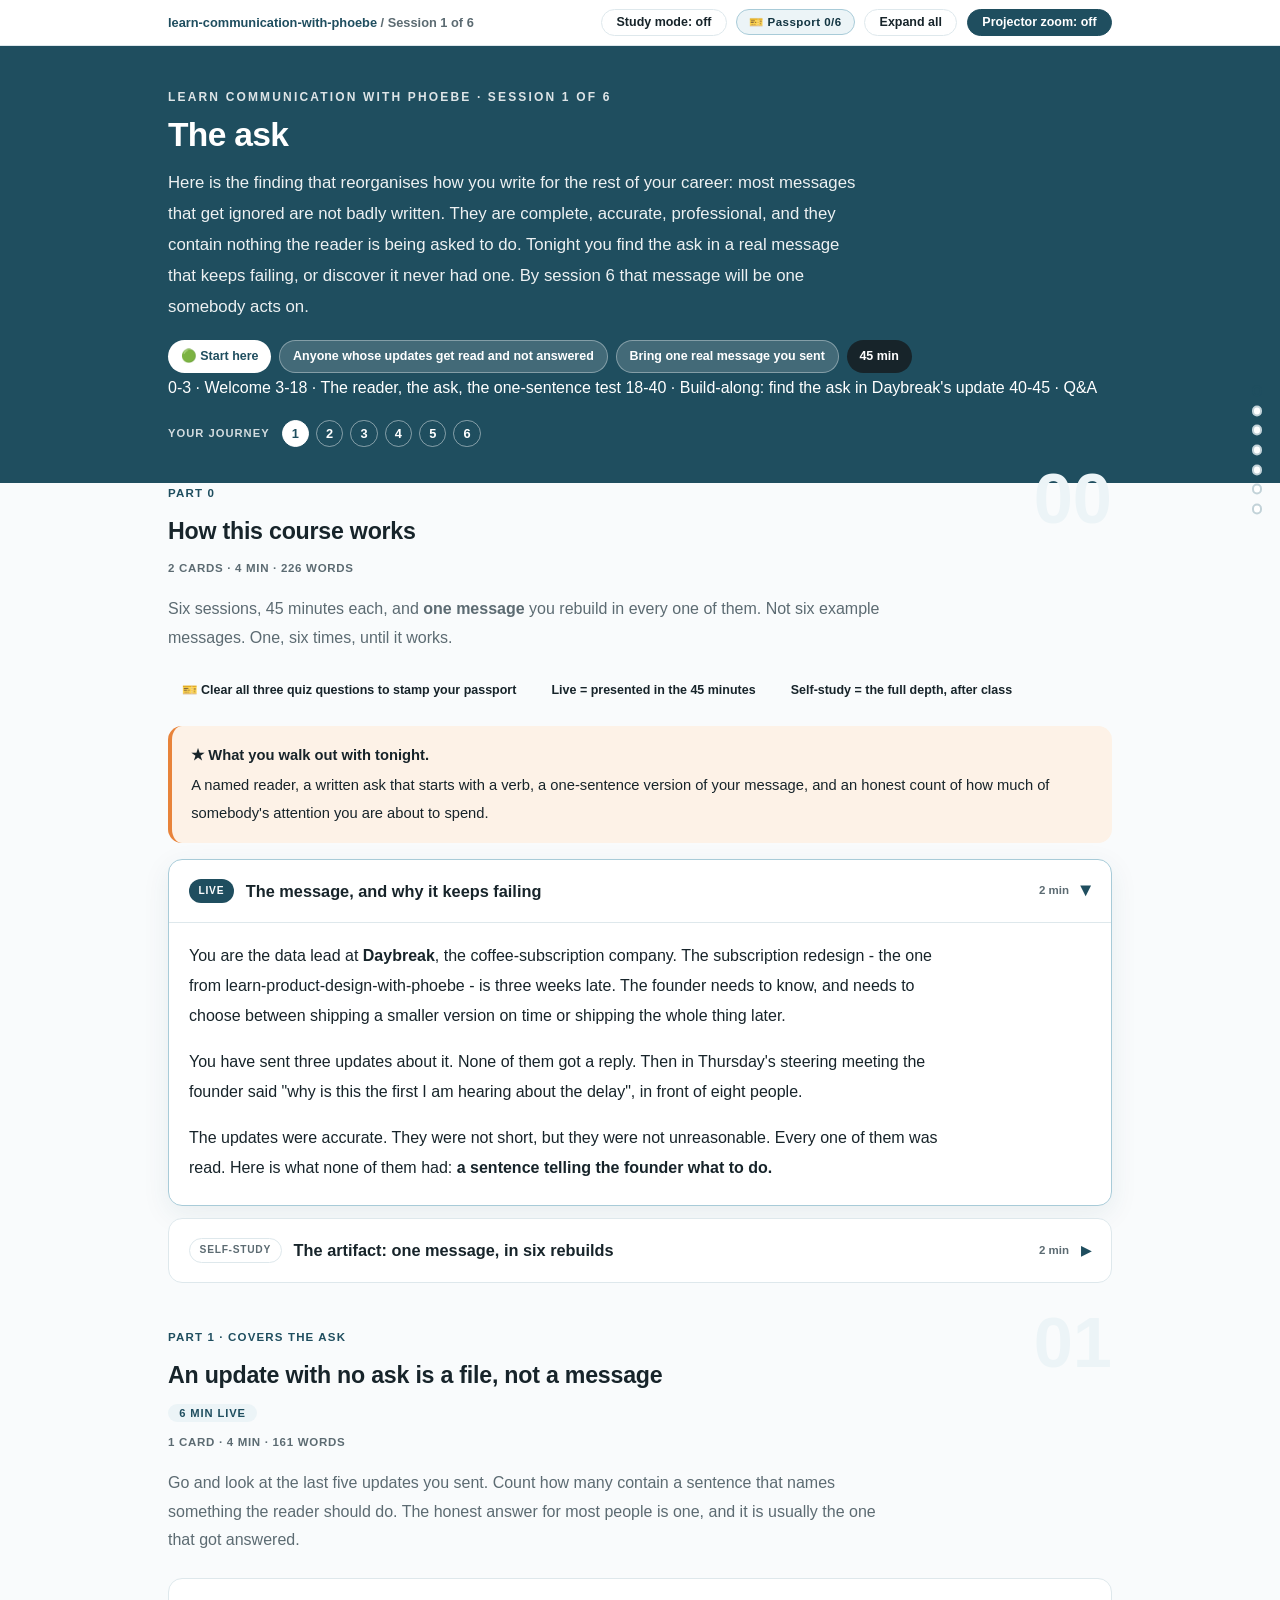
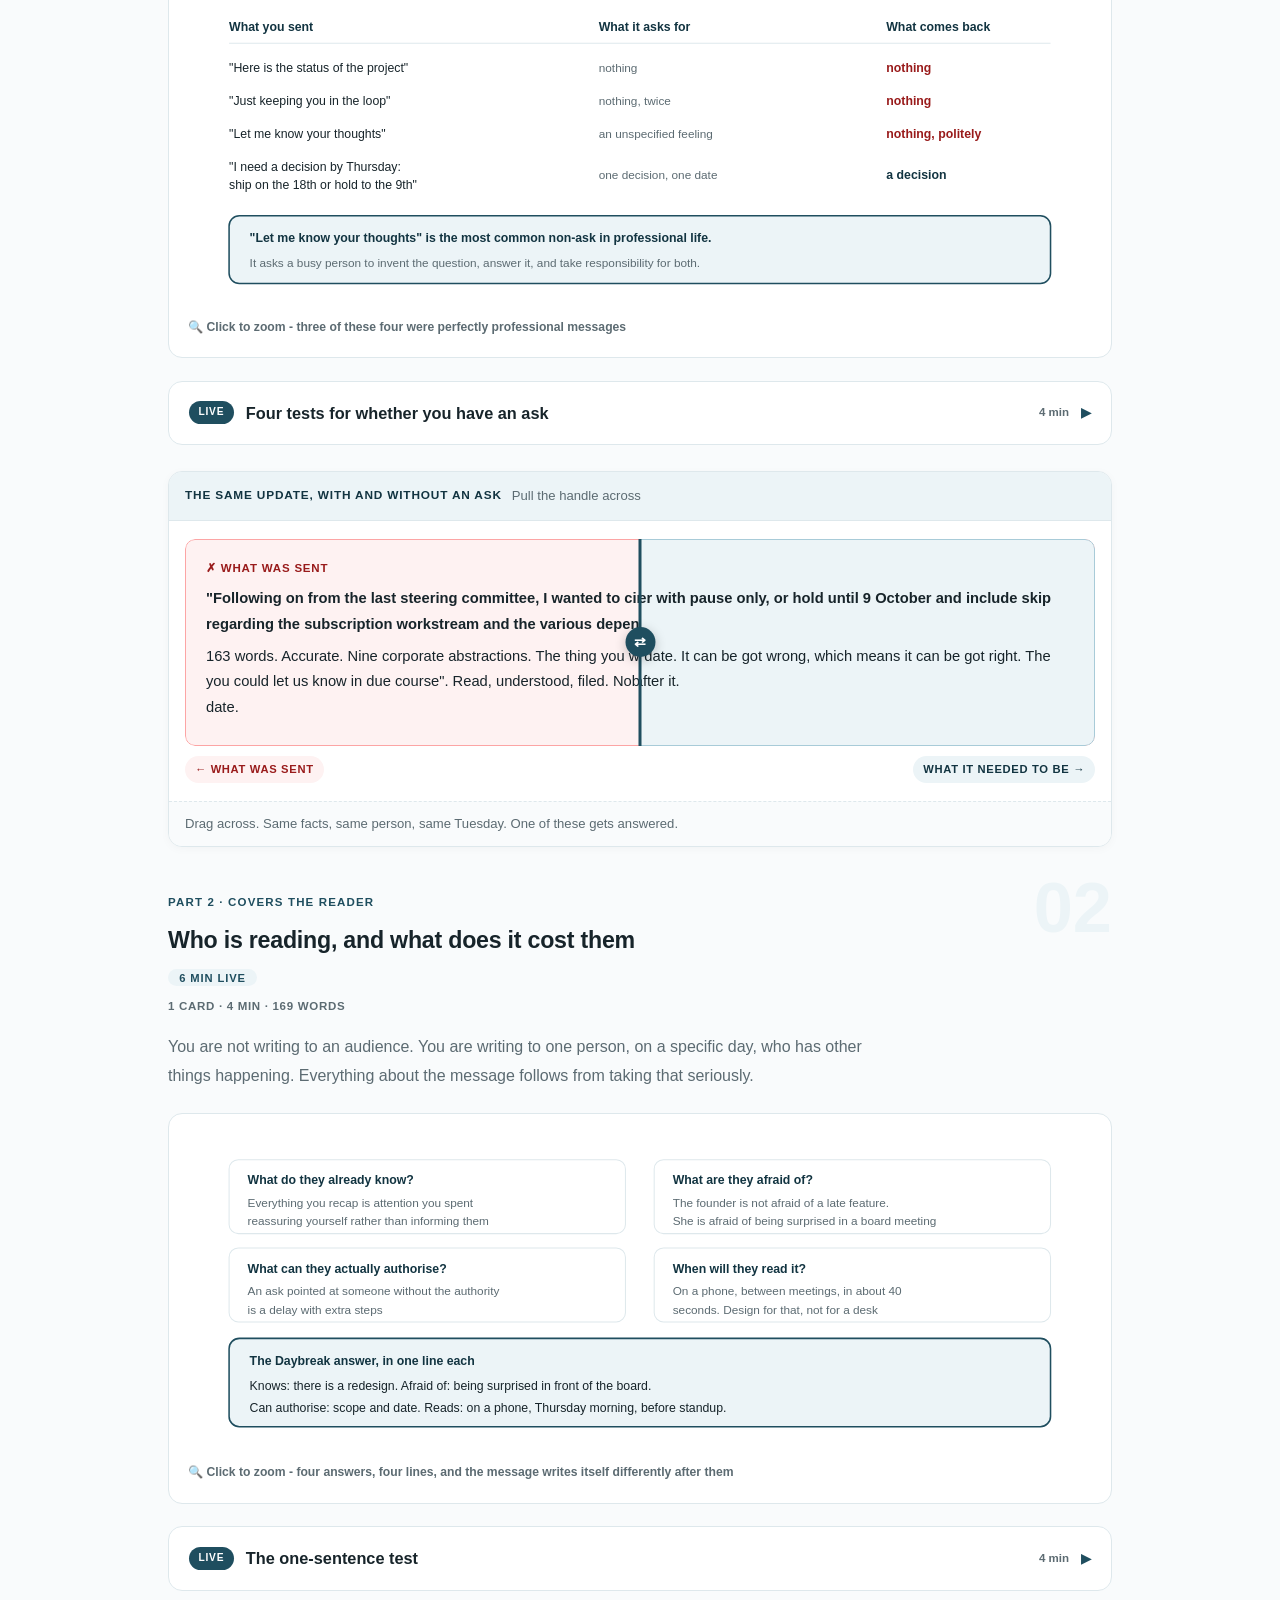
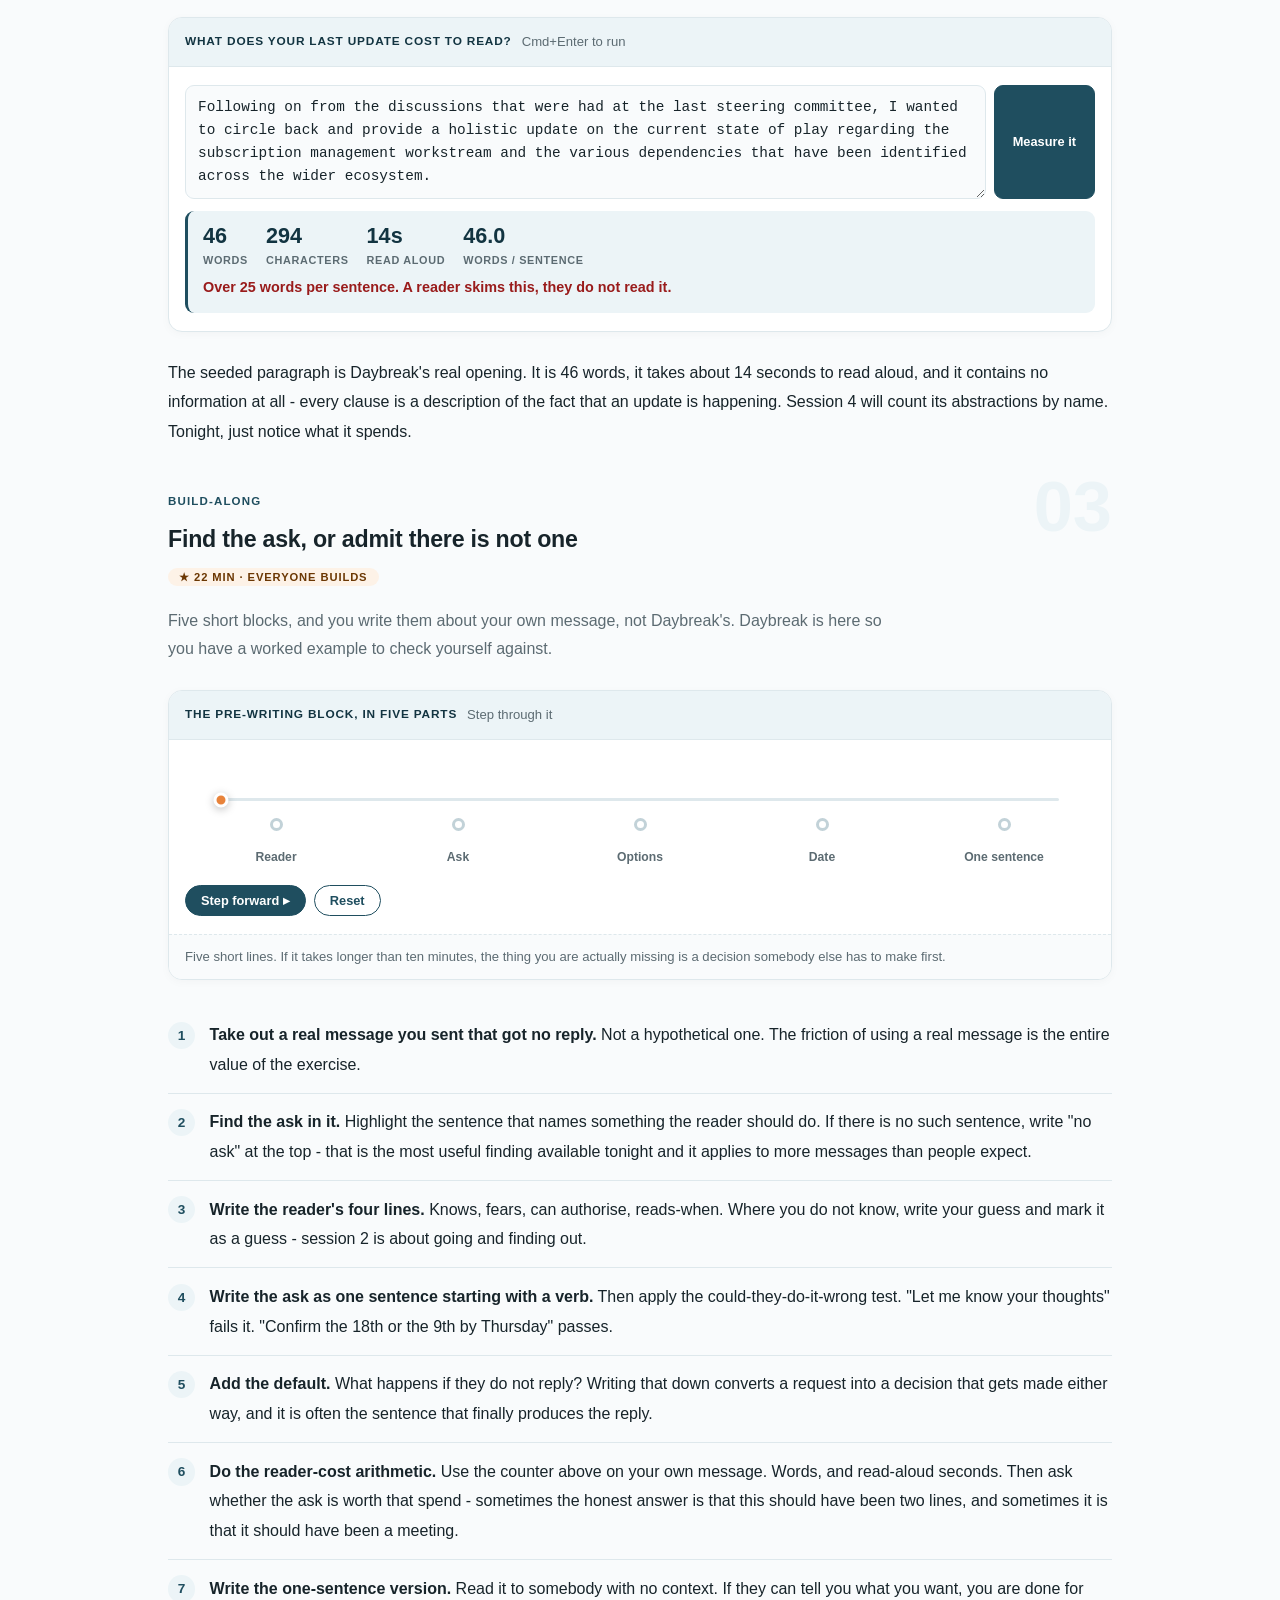
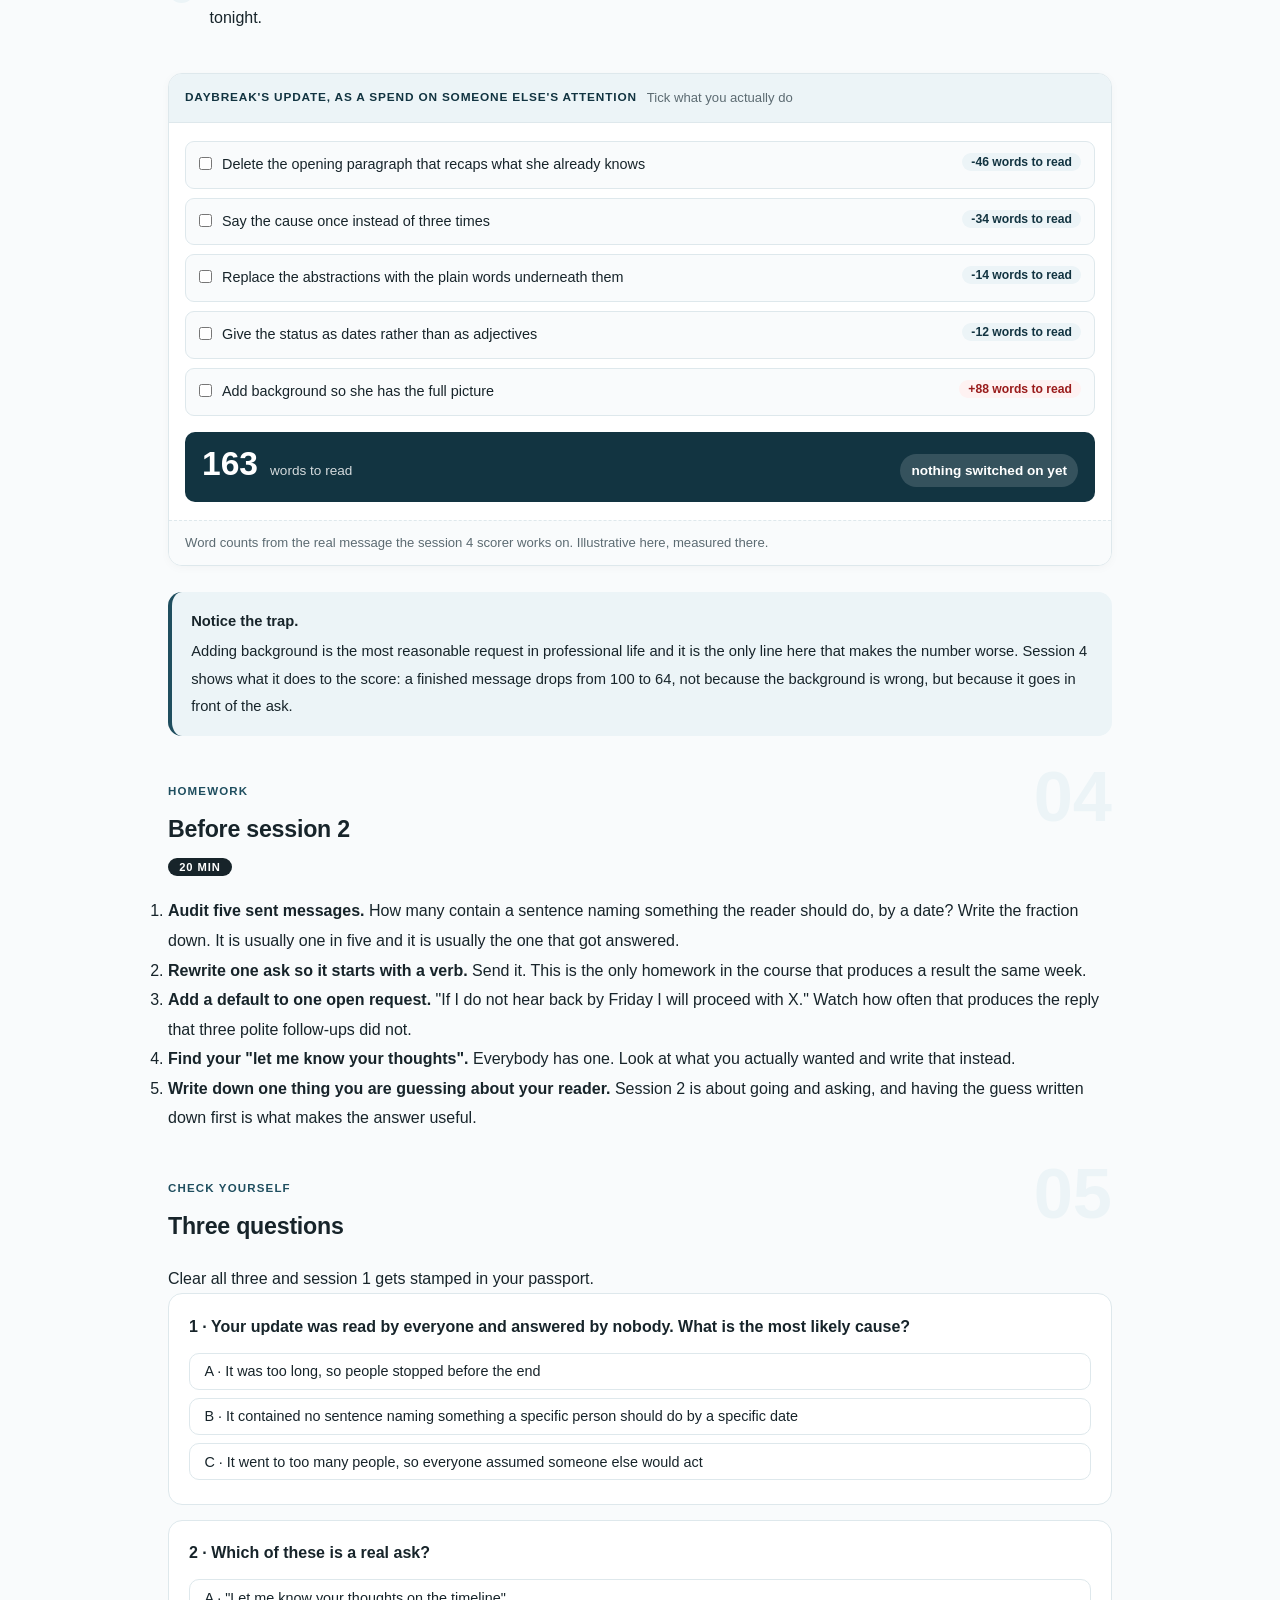
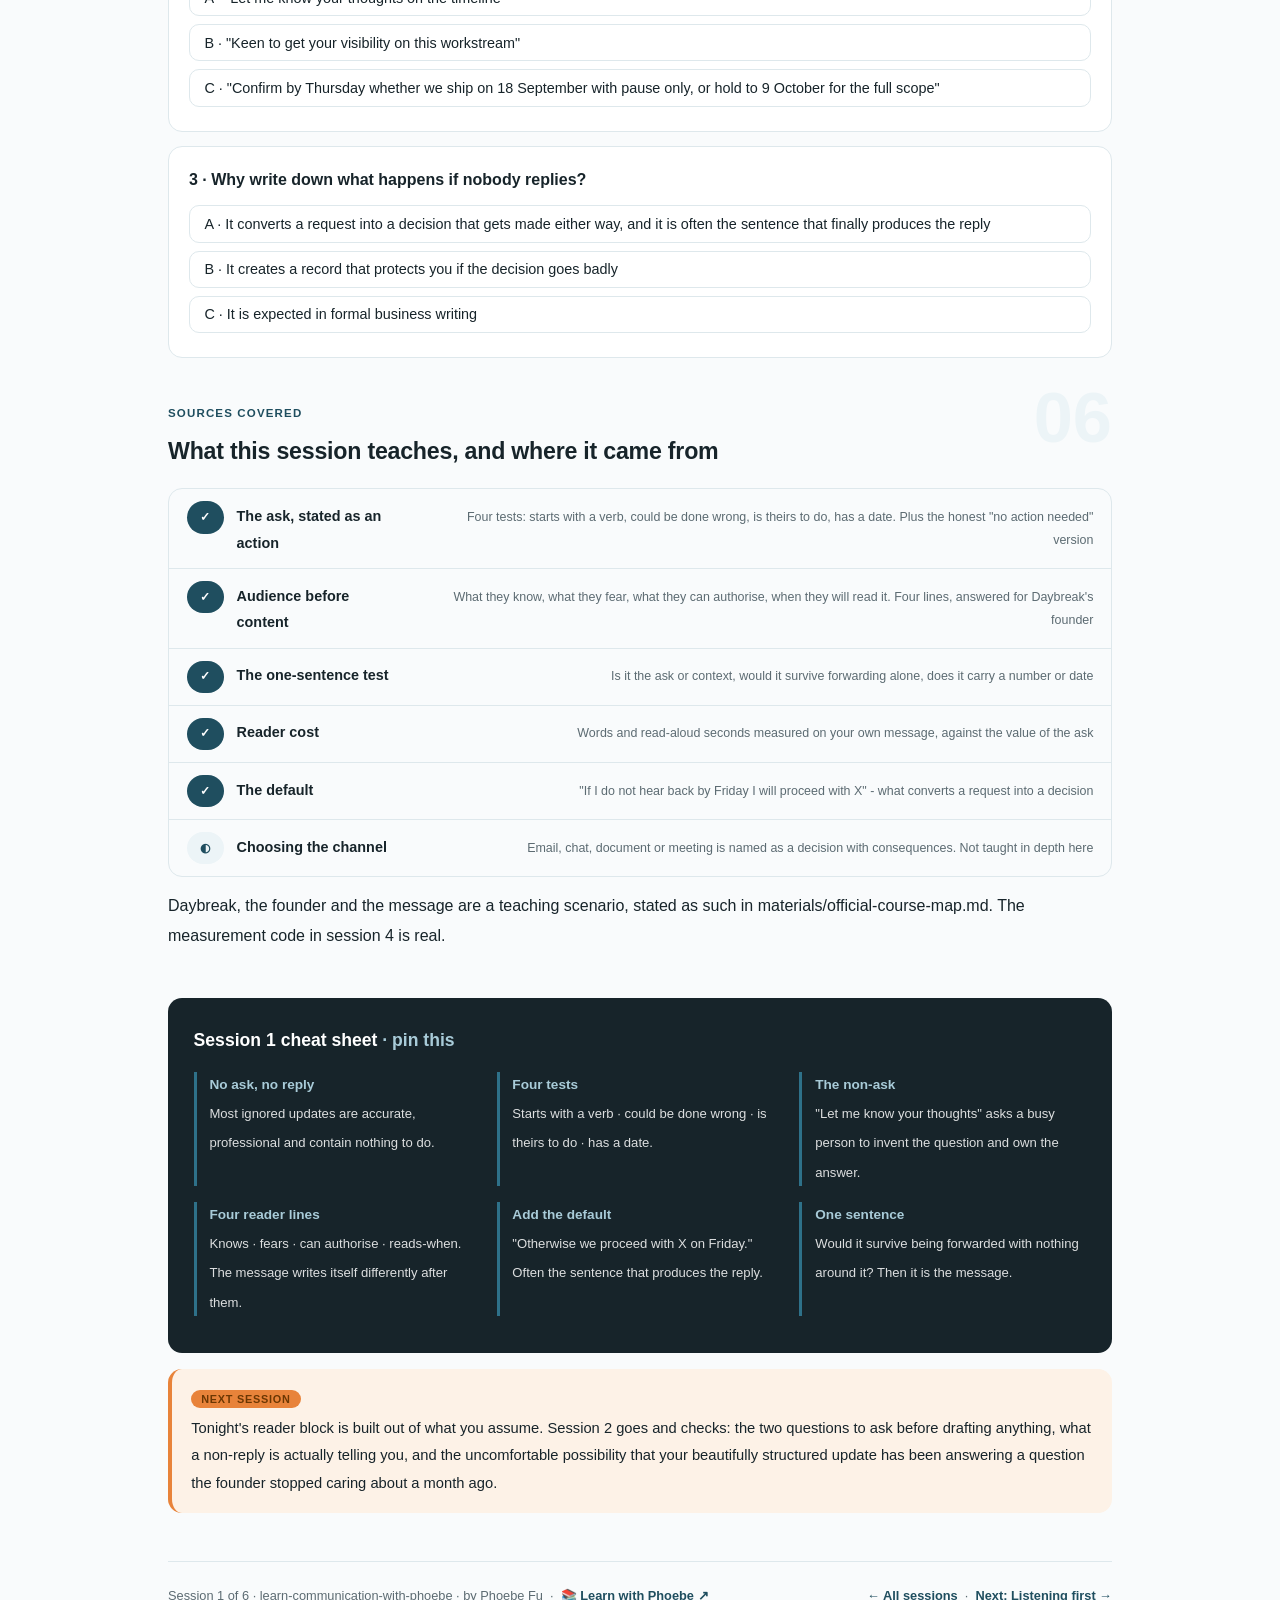
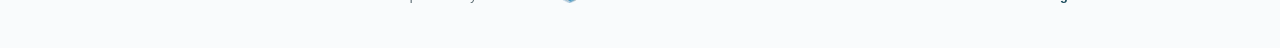
==== courses/01-the-ask.html @ 99e03c55 "learn-communication-with-phoebe: six sessions, one message rebuilt six times Section comm course 1 o" ====
<!DOCTYPE html>
<html lang="en">
<head>
<meta charset="UTF-8">
<meta name="viewport" content="width=device-width, initial-scale=1.0">
<!-- social:start -->
<meta name="description" content="Session 1 of 6. Who is reading it, what you want them to actually do, and the one-sentence test. Most updates that get no reply contain no ask at all, and their authors have never noticed.">
<meta property="og:type" content="article">
<meta property="og:site_name" content="Learn with Phoebe">
<meta property="og:title" content="The ask - learn communication with phoebe">
<meta property="og:description" content="Session 1 of 6. Most updates that get no reply contain no ask at all.">
<meta property="og:url" content="https://phoebefu6.github.io/learn-communication-with-phoebe/courses/01-the-ask.html">
<meta property="og:image" content="https://phoebefu6.github.io/learn-communication-with-phoebe/assets/og-cover.png">
<meta property="og:image:width" content="1200">
<meta property="og:image:height" content="630">
<meta name="twitter:card" content="summary_large_image">
<meta name="twitter:title" content="The ask - learn communication with phoebe">
<meta name="twitter:description" content="Session 1 of 6. The reader, the ask, and the one-sentence test.">
<meta name="twitter:image" content="https://phoebefu6.github.io/learn-communication-with-phoebe/assets/og-cover.png">
<!-- social:end -->
<title>Session 1 · The ask - learn communication with phoebe</title>
<link rel="stylesheet" href="../assets/style.css?v=2">
</head>
<body>

<div class="toolbar">
  <div class="wrap">
    <span class="crumb"><a href="../index.html">learn-communication-with-phoebe</a> / Session 1 of 6</span>
    <button class="btn" id="toggle-all" type="button">Expand all</button>
    <button class="btn primary" id="zoom-toggle" type="button">Projector zoom: off</button>
  </div>
</div>

<header class="masthead">
  <div class="wrap">
    <div class="eyebrow">Learn Communication with Phoebe · Session 1 of 6</div>
    <h1>The <span class="accent">ask</span></h1>
    <p class="sub">Here is the finding that reorganises how you write for the rest of your career: most messages that get ignored are not badly written. They are complete, accurate, professional, and they contain nothing the reader is being asked to do. Tonight you find the ask in a real message that keeps failing, or discover it never had one. By session 6 that message will be one somebody acts on.</p>
    <div class="chip-row">
      <span class="chip level">🟢 Start here</span>
      <span class="chip audience">Anyone whose updates get read and not answered</span>
      <span class="chip audience">Bring one real message you sent</span>
      <span class="chip time">45 min</span>
    </div>
    <div class="agenda">
      <span class="a1" style="flex:1">0-3 · Welcome</span>
      <span class="a2" style="flex:4">3-18 · The reader, the ask, the one-sentence test</span>
      <span class="a3" style="flex:5">18-40 · Build-along: find the ask in Daybreak's update</span>
      <span class="a4" style="flex:1">40-45 · Q&amp;A</span>
    </div>
  </div>
</header>

<main class="wrap">

  <!-- ============ INTRO ============ -->
  <section class="section" id="intro">
    <div class="section-kicker">
      <span class="klabel">Part 0</span>
      <h2>How this course works</h2>
    </div>
    <p class="lede">Six sessions, 45 minutes each, and <strong>one message</strong> you rebuild in every one of them. Not six example messages. One, six times, until it works.</p>

    <div class="legend">
      <span class="pill">🎫 Clear all three quiz questions to stamp your passport</span>
      <span class="pill">Live = presented in the 45 minutes</span>
      <span class="pill">Self-study = the full depth, after class</span>
    </div>

    <div class="callout win">
      <p><strong>★ What you walk out with tonight.</strong> A named reader, a written ask that starts with a verb, a one-sentence version of your message, and an honest count of how much of somebody's attention you are about to spend.</p>
    </div>

    <details class="card" open>
      <summary><span class="mode live">Live</span>The message, and why it keeps failing<span class="mini">2 min</span><span class="caret">▶</span></summary>
      <div class="body">
        <p>You are the data lead at <strong>Daybreak</strong>, the coffee-subscription company. The subscription redesign - the one from <span class="mono">learn-product-design-with-phoebe</span> - is three weeks late. The founder needs to know, and needs to choose between shipping a smaller version on time or shipping the whole thing later.</p>
        <p>You have sent three updates about it. None of them got a reply. Then in Thursday's steering meeting the founder said "why is this the first I am hearing about the delay", in front of eight people.</p>
        <p>The updates were accurate. They were not short, but they were not unreasonable. Every one of them was read. Here is what none of them had: <strong>a sentence telling the founder what to do.</strong></p>
      </div>
    </details>

    <details class="card">
      <summary><span class="mode self">Self-study</span>The artifact: one message, in six rebuilds<span class="mini">2 min</span><span class="caret">▶</span></summary>
      <div class="body">
        <table class="clean">
          <tr><th>Session</th><th>What the message gains</th></tr>
          <tr><td>1 · tonight</td><td>A named reader and an ask that starts with a verb</td></tr>
          <tr><td>2</td><td>What the reader actually needs, found by asking rather than assuming</td></tr>
          <tr><td>3</td><td>A skeleton, with the ask at the top of it</td></tr>
          <tr><td>4</td><td>The written version, measured: 5 out of 100 becomes 100</td></tr>
          <tr><td>5</td><td>The spoken version, and what has to be cut to survive a room</td></tr>
          <tr><td>6</td><td>The version where it is bad news and somebody pushes back</td></tr>
        </table>
        <p>If you only do three, do 1, 4 and 6. Session 1 is whether there is an ask, session 4 is whether it can be found, session 6 is whether you can say it when it is uncomfortable.</p>
      </div>
    </details>
  </section>

  <!-- ============ PART 1 ============ -->
  <section class="section" id="part-1">
    <div class="section-kicker">
      <span class="klabel">Part 1 · covers the ask</span>
      <h2>An update with no ask is a file, not a message</h2>
      <span class="tag concept">6 min live</span>
    </div>
    <p class="lede">Go and look at the last five updates you sent. Count how many contain a sentence that names something the reader should do. The honest answer for most people is one, and it is usually the one that got answered.</p>

    <figure class="zoomable">
      <svg viewBox="0 0 880 300" xmlns="http://www.w3.org/2000/svg" role="img" aria-label="Four kinds of message sorted by whether they contain an ask, showing which ones produce a reply">
        <style>
          .c1aH { font: 800 12px Inter, sans-serif; fill: #123441; }
          .c1aB { font: 400 12px Inter, sans-serif; fill: #17242A; }
          .c1aN { font: 400 11.5px Inter, sans-serif; fill: #5C6B72; }
          .c1aR { font: 700 12px Inter, sans-serif; fill: #991B1B; }
        </style>
        <text class="c1aH" x="40" y="32">What you sent</text>
        <text class="c1aH" x="400" y="32">What it asks for</text>
        <text class="c1aH" x="680" y="32">What comes back</text>
        <line x1="40" y1="44" x2="840" y2="44" stroke="#DEE8EC"/>

        <text class="c1aB" x="40" y="72">"Here is the status of the project"</text>
        <text class="c1aN" x="400" y="72">nothing</text>
        <text class="c1aR" x="680" y="72">nothing</text>

        <text class="c1aB" x="40" y="104">"Just keeping you in the loop"</text>
        <text class="c1aN" x="400" y="104">nothing, twice</text>
        <text class="c1aR" x="680" y="104">nothing</text>

        <text class="c1aB" x="40" y="136">"Let me know your thoughts"</text>
        <text class="c1aN" x="400" y="136">an unspecified feeling</text>
        <text class="c1aR" x="680" y="136">nothing, politely</text>

        <text class="c1aB" x="40" y="168">"I need a decision by Thursday:</text>
        <text class="c1aB" x="40" y="186">ship on the 18th or hold to the 9th"</text>
        <text class="c1aN" x="400" y="176">one decision, one date</text>
        <text class="c1aH" x="680" y="176">a decision</text>

        <rect x="40" y="212" width="800" height="66" rx="10" fill="#ECF4F7" stroke="#1F4E5F" stroke-width="1.5"/>
        <text class="c1aH" x="60" y="238">"Let me know your thoughts" is the most common non-ask in professional life.</text>
        <text class="c1aN" x="60" y="262">It asks a busy person to invent the question, answer it, and take responsibility for both.</text>
      </svg>
      <figcaption>🔍 Click to zoom - three of these four were perfectly professional messages</figcaption>
    </figure>

    <details class="card">
      <summary><span class="mode live">Live</span>Four tests for whether you have an ask<span class="mini">4 min</span><span class="caret">▶</span></summary>
      <div class="body">
        <ul>
          <li><strong>Does it start with a verb?</strong> Approve, decide between, confirm, send me, choose. "Thoughts" is not a verb, and neither is "visibility".</li>
          <li><strong>Could they do it wrong?</strong> A real ask can be done incorrectly. If there is no way to fail at it, it is not an instruction, it is a feeling.</li>
          <li><strong>Is it theirs to do?</strong> The most common failure after "no ask" is an ask pointed at someone who cannot authorise it. Two minutes on an org chart saves a fortnight.</li>
          <li><strong>Is there a date?</strong> An ask with no date is a request to be deprioritised, and it will be, correctly, by a reasonable person with other work.</li>
        </ul>
        <div class="callout tip">
          <p>If the honest answer is that you do not want anything - it is genuinely information they asked to receive - then say that in the first line: <strong>"No action needed, this is the monthly number."</strong> That is also an ask. It asks them to stop reading, which is a gift.</p>
        </div>
      </div>
    </details>

    <div class="wipe" data-title="The same update, with and without an ask" data-label-a="What was sent" data-label-b="What it needed to be" data-foot="Drag across. Same facts, same person, same Tuesday. One of these gets answered.">
      <div class="wipe-a">
        <p><strong>"Following on from the last steering committee, I wanted to circle back and provide a holistic update on the state of play regarding the subscription workstream and the various dependencies identified across the wider ecosystem..."</strong></p>
        <p>163 words. Accurate. Nine corporate abstractions. The thing you want is in the last sentence, phrased as "it would be appreciated if you could let us know in due course". Read, understood, filed. Nobody did anything, because nobody was asked to do anything by a date.</p>
      </div>
      <div class="wipe-b">
        <p><strong>"I need a decision from you by Thursday: ship on 18 September with pause only, or hold until 9 October and include skip and frequency."</strong></p>
        <p>24 words. Starts with a verb. Two options, both real, both costed. A date. It can be got wrong, which means it can be got right. The rest of the message exists to support that sentence, and it comes after it.</p>
      </div>
    </div>
  </section>

  <!-- ============ PART 2 ============ -->
  <section class="section" id="part-2">
    <div class="section-kicker">
      <span class="klabel">Part 2 · covers the reader</span>
      <h2>Who is reading, and what does it cost them</h2>
      <span class="tag concept">6 min live</span>
    </div>
    <p class="lede">You are not writing to an audience. You are writing to one person, on a specific day, who has other things happening. Everything about the message follows from taking that seriously.</p>

    <figure class="zoomable">
      <svg viewBox="0 0 880 310" xmlns="http://www.w3.org/2000/svg" role="img" aria-label="Four questions about the reader and the different message each answer produces">
        <style>
          .c1rH { font: 800 12px Inter, sans-serif; fill: #123441; }
          .c1rB { font: 400 12px Inter, sans-serif; fill: #17242A; }
          .c1rN { font: 400 11.5px Inter, sans-serif; fill: #5C6B72; }
        </style>
        <rect x="40" y="26" width="386" height="72" rx="9" fill="#fff" stroke="#DEE8EC"/>
        <text class="c1rH" x="58" y="50">What do they already know?</text>
        <text class="c1rN" x="58" y="72">Everything you recap is attention you spent</text>
        <text class="c1rN" x="58" y="90">reassuring yourself rather than informing them</text>

        <rect x="454" y="26" width="386" height="72" rx="9" fill="#fff" stroke="#DEE8EC"/>
        <text class="c1rH" x="472" y="50">What are they afraid of?</text>
        <text class="c1rN" x="472" y="72">The founder is not afraid of a late feature.</text>
        <text class="c1rN" x="472" y="90">She is afraid of being surprised in a board meeting</text>

        <rect x="40" y="112" width="386" height="72" rx="9" fill="#fff" stroke="#DEE8EC"/>
        <text class="c1rH" x="58" y="136">What can they actually authorise?</text>
        <text class="c1rN" x="58" y="158">An ask pointed at someone without the authority</text>
        <text class="c1rN" x="58" y="176">is a delay with extra steps</text>

        <rect x="454" y="112" width="386" height="72" rx="9" fill="#fff" stroke="#DEE8EC"/>
        <text class="c1rH" x="472" y="136">When will they read it?</text>
        <text class="c1rN" x="472" y="158">On a phone, between meetings, in about 40</text>
        <text class="c1rN" x="472" y="176">seconds. Design for that, not for a desk</text>

        <rect x="40" y="200" width="800" height="86" rx="10" fill="#ECF4F7" stroke="#1F4E5F" stroke-width="1.5"/>
        <text class="c1rH" x="60" y="226">The Daybreak answer, in one line each</text>
        <text class="c1rB" x="60" y="250">Knows: there is a redesign. Afraid of: being surprised in front of the board.</text>
        <text class="c1rB" x="60" y="272">Can authorise: scope and date. Reads: on a phone, Thursday morning, before standup.</text>
      </svg>
      <figcaption>🔍 Click to zoom - four answers, four lines, and the message writes itself differently after them</figcaption>
    </figure>

    <details class="card">
      <summary><span class="mode live">Live</span>The one-sentence test<span class="mini">4 min</span><span class="caret">▶</span></summary>
      <div class="body">
        <p>If they read one sentence and nothing else, what is it? Write that sentence. Then check three things about it:</p>
        <ul>
          <li><strong>Is it the ask, or is it context?</strong> If the sentence you wrote describes the situation rather than the decision, you have written a headline for a report, not a message.</li>
          <li><strong>Would it survive being forwarded with no other text?</strong> Messages get forwarded constantly, stripped of everything around them. A sentence that only makes sense in place is a sentence that will be misread by somebody two hops away.</li>
          <li><strong>Does it contain a number or a date?</strong> Not always necessary. Usually the difference between a sentence somebody can act on and one they have to reply to in order to act on.</li>
        </ul>
        <div class="callout example">
          <span class="ex-pill">Worked, for Daybreak</span>
          <p>Report headline: <em>"Update on the subscription redesign timeline."</em> Nothing to do.<br>
          Message: <em>"I need a decision by Thursday: ship 18 September with pause only, or hold to 9 October for the full scope."</em> Survives forwarding, contains two dates, can be answered in four words.</p>
        </div>
      </div>
    </details>

    <div class="tryrow" data-fn="wordcount" data-multiline="1" data-title="What does your last update cost to read?" data-hint="Paste the last status update or request you sent" data-seed="Following on from the discussions that were had at the last steering committee, I wanted to circle back and provide a holistic update on the current state of play regarding the subscription management workstream and the various dependencies that have been identified across the wider ecosystem." data-cta="Measure it"></div>

    <p>The seeded paragraph is Daybreak's real opening. It is 46 words, it takes about 14 seconds to read aloud, and it contains no information at all - every clause is a description of the fact that an update is happening. Session 4 will count its abstractions by name. Tonight, just notice what it spends.</p>
  </section>

  <!-- ============ DEMO ============ -->
  <section class="section" id="demo-1">
    <div class="section-kicker">
      <span class="klabel">Build-along</span>
      <h2>Find the ask, or admit there is not one</h2>
      <span class="tag demo">★ 22 min · everyone builds</span>
    </div>
    <p class="lede">Five short blocks, and you write them about your own message, not Daybreak's. Daybreak is here so you have a worked example to check yourself against.</p>

    <div class="tick" data-stages="Reader|Ask|Options|Date|One sentence" data-title="The pre-writing block, in five parts" data-foot="Five short lines. If it takes longer than ten minutes, the thing you are actually missing is a decision somebody else has to make first.">
      <p class="tick-note" data-stage="0"><b>Reader.</b> One person, named. What they know, what they fear, what they can authorise, and when they will read it. Four lines, one each.</p>
      <p class="tick-note" data-stage="1"><b>Ask.</b> One sentence starting with a verb. Test it: could they do it wrong? If not, it is not an ask yet.</p>
      <p class="tick-note" data-stage="2"><b>Options.</b> If it is a decision, give exactly two or three, each real and each costed. One option is an announcement. Five is homework.</p>
      <p class="tick-note" data-stage="3"><b>Date.</b> When you need it, and what happens if it does not come. "By Thursday, otherwise we default to shipping the smaller version" is a complete ask, and the second half is the part people leave out.</p>
      <p class="tick-note" data-stage="4"><b>One sentence.</b> The version that survives being forwarded alone. Write it last, because now you can.</p>
    </div>

    <div class="steps">
      <div class="step"><p><strong>Take out a real message you sent that got no reply.</strong> Not a hypothetical one. The friction of using a real message is the entire value of the exercise.</p></div>
      <div class="step"><p><strong>Find the ask in it.</strong> Highlight the sentence that names something the reader should do. If there is no such sentence, write "no ask" at the top - that is the most useful finding available tonight and it applies to more messages than people expect.</p></div>
      <div class="step"><p><strong>Write the reader's four lines.</strong> Knows, fears, can authorise, reads-when. Where you do not know, write your guess and mark it as a guess - session 2 is about going and finding out.</p></div>
      <div class="step"><p><strong>Write the ask as one sentence starting with a verb.</strong> Then apply the could-they-do-it-wrong test. "Let me know your thoughts" fails it. "Confirm the 18th or the 9th by Thursday" passes.</p></div>
      <div class="step"><p><strong>Add the default.</strong> What happens if they do not reply? Writing that down converts a request into a decision that gets made either way, and it is often the sentence that finally produces the reply.</p></div>
      <div class="step"><p><strong>Do the reader-cost arithmetic.</strong> Use the counter above on your own message. Words, and read-aloud seconds. Then ask whether the ask is worth that spend - sometimes the honest answer is that this should have been two lines, and sometimes it is that it should have been a meeting.</p></div>
      <div class="step"><p><strong>Write the one-sentence version.</strong> Read it to somebody with no context. If they can tell you what you want, you are done for tonight.</p></div>
    </div>

    <div class="stakes" data-base="163" data-unit="words to read" data-lower-is-better="1" data-title="Daybreak's update, as a spend on someone else's attention" data-foot="Word counts from the real message the session 4 scorer works on. Illustrative here, measured there.">
      <label><input type="checkbox" data-delta="-46"> Delete the opening paragraph that recaps what she already knows</label>
      <label><input type="checkbox" data-delta="-34"> Say the cause once instead of three times</label>
      <label><input type="checkbox" data-delta="-14"> Replace the abstractions with the plain words underneath them</label>
      <label><input type="checkbox" data-delta="-12"> Give the status as dates rather than as adjectives</label>
      <label><input type="checkbox" data-delta="88" data-trap="1"> Add background so she has the full picture</label>
    </div>

    <div class="callout tip">
      <p><strong>Notice the trap.</strong> Adding background is the most reasonable request in professional life and it is the only line here that makes the number worse. Session 4 shows what it does to the score: a finished message drops from 100 to 64, not because the background is wrong, but because it goes in front of the ask.</p>
    </div>
  </section>

  <!-- ============ HOMEWORK ============ -->
  <section class="section" id="exercise">
    <div class="section-kicker">
      <span class="klabel">Homework</span>
      <h2>Before session 2</h2>
      <span class="tag exercise">20 min</span>
    </div>
    <ol>
      <li><strong>Audit five sent messages.</strong> How many contain a sentence naming something the reader should do, by a date? Write the fraction down. It is usually one in five and it is usually the one that got answered.</li>
      <li><strong>Rewrite one ask so it starts with a verb.</strong> Send it. This is the only homework in the course that produces a result the same week.</li>
      <li><strong>Add a default to one open request.</strong> "If I do not hear back by Friday I will proceed with X." Watch how often that produces the reply that three polite follow-ups did not.</li>
      <li><strong>Find your "let me know your thoughts".</strong> Everybody has one. Look at what you actually wanted and write that instead.</li>
      <li><strong>Write down one thing you are guessing about your reader.</strong> Session 2 is about going and asking, and having the guess written down first is what makes the answer useful.</li>
    </ol>
  </section>

  <!-- ============ QUIZ ============ -->
  <section class="section" id="quiz">
    <div class="section-kicker">
      <span class="klabel">Check yourself</span>
      <h2>Three questions</h2>
    </div>
    <p>Clear all three and session 1 gets stamped in your passport.</p>

    <div class="quiz-q" data-answer="1">
      <p class="qtext">1 · Your update was read by everyone and answered by nobody. What is the most likely cause?</p>
      <button class="qopt" type="button">A · It was too long, so people stopped before the end</button>
      <button class="qopt" type="button">B · It contained no sentence naming something a specific person should do by a specific date</button>
      <button class="qopt" type="button">C · It went to too many people, so everyone assumed someone else would act</button>
      <p class="qwhy">Length and distribution are real problems and they are downstream of this one. A message with a clear ask survives being long and survives a wide distribution list. A message with no ask cannot be answered, because there is no question in it - only information, which people file.</p>
    </div>

    <div class="quiz-q" data-answer="2">
      <p class="qtext">2 · Which of these is a real ask?</p>
      <button class="qopt" type="button">A · "Let me know your thoughts on the timeline"</button>
      <button class="qopt" type="button">B · "Keen to get your visibility on this workstream"</button>
      <button class="qopt" type="button">C · "Confirm by Thursday whether we ship on 18 September with pause only, or hold to 9 October for the full scope"</button>
      <p class="qwhy">Apply the tests: starts with a verb, could be done wrong, is theirs to do, has a date. A and B fail all four - they ask a busy person to invent the question, answer it, and own both. C can be answered in four words, which is why it will be.</p>
    </div>

    <div class="quiz-q" data-answer="0">
      <p class="qtext">3 · Why write down what happens if nobody replies?</p>
      <button class="qopt" type="button">A · It converts a request into a decision that gets made either way, and it is often the sentence that finally produces the reply</button>
      <button class="qopt" type="button">B · It creates a record that protects you if the decision goes badly</button>
      <button class="qopt" type="button">C · It is expected in formal business writing</button>
      <p class="qwhy">A default removes the option of doing nothing quietly. It also does something for the reader: it tells them the cost of not answering, which lets them make a real choice rather than deferring one. The record is a side effect, not the reason.</p>
    </div>

    <p class="quiz-score"></p>
  </section>

  <!-- ============ OFFICIAL COVERAGE ============ -->
  <section class="section" id="official">
    <div class="section-kicker">
      <span class="klabel">Sources covered</span>
      <h2>What this session teaches, and where it came from</h2>
    </div>
    <div class="covered">
      <div class="covered-row"><span class="status pill solid">✓</span><span class="name">The ask, stated as an action</span><span class="note">Four tests: starts with a verb, could be done wrong, is theirs to do, has a date. Plus the honest "no action needed" version</span></div>
      <div class="covered-row"><span class="status pill solid">✓</span><span class="name">Audience before content</span><span class="note">What they know, what they fear, what they can authorise, when they will read it. Four lines, answered for Daybreak's founder</span></div>
      <div class="covered-row"><span class="status pill solid">✓</span><span class="name">The one-sentence test</span><span class="note">Is it the ask or context, would it survive forwarding alone, does it carry a number or date</span></div>
      <div class="covered-row"><span class="status pill solid">✓</span><span class="name">Reader cost</span><span class="note">Words and read-aloud seconds measured on your own message, against the value of the ask</span></div>
      <div class="covered-row"><span class="status pill solid">✓</span><span class="name">The default</span><span class="note">"If I do not hear back by Friday I will proceed with X" - what converts a request into a decision</span></div>
      <div class="covered-row"><span class="status pill light">◐</span><span class="name">Choosing the channel</span><span class="note">Email, chat, document or meeting is named as a decision with consequences. Not taught in depth here</span></div>
    </div>
    <p class="mono" style="margin-top:14px">Daybreak, the founder and the message are a teaching scenario, stated as such in <span class="mono">materials/official-course-map.md</span>. The measurement code in session 4 is real.</p>
  </section>

  <!-- ============ CHEAT SHEET ============ -->
  <section class="cheat" id="cheatsheet">
    <h3>Session 1 cheat sheet <span>· pin this</span></h3>
    <div class="grid-2">
      <div class="cheat-item"><b>No ask, no reply</b><span>Most ignored updates are accurate, professional and contain nothing to do.</span></div>
      <div class="cheat-item"><b>Four tests</b><span>Starts with a verb · could be done wrong · is theirs to do · has a date.</span></div>
      <div class="cheat-item"><b>The non-ask</b><span>"Let me know your thoughts" asks a busy person to invent the question and own the answer.</span></div>
      <div class="cheat-item"><b>Four reader lines</b><span>Knows · fears · can authorise · reads-when. The message writes itself differently after them.</span></div>
      <div class="cheat-item"><b>Add the default</b><span>"Otherwise we proceed with X on Friday." Often the sentence that produces the reply.</span></div>
      <div class="cheat-item"><b>One sentence</b><span>Would it survive being forwarded with nothing around it? Then it is the message.</span></div>
    </div>
  </section>

  <div class="callout next">
    <span class="nx-pill">Next session</span>
    <p>Tonight's reader block is built out of what you assume. Session 2 goes and checks: the two questions to ask before drafting anything, what a non-reply is actually telling you, and the uncomfortable possibility that your beautifully structured update has been answering a question the founder stopped caring about a month ago.</p>
  </div>

  <footer class="pagefoot">
    <span>Session 1 of 6 · learn-communication-with-phoebe · by Phoebe Fu &nbsp;·&nbsp; 📚 <a href="https://phoebefu6.github.io/learn-with-phoebe/">Learn with Phoebe ↗</a></span>
    <span><a href="../index.html">← All sessions</a> &nbsp;·&nbsp; <a href="02-listening-first.html">Next: Listening first →</a></span>
  </footer>

</main>

<script src="../assets/app.js?v=2"></script>
</body>
</html>
---- assets/style.css ----
/* learn-communication-with-phoebe - editorial bold design system
   Accent: deep petrol #1F4E5F · Ink petrol #123441 · Flagship: signal orange #E8833A
   (CSS var names still read --indigo/--amber; they hold petrol and orange.) */

:root {
  --indigo: #1F4E5F;
  --indigo-deep: #123441;
  --indigo-mid: #2E7189;
  --indigo-soft: #A8CBD8;
  --indigo-50: #ECF4F7;
  --ink: #17242A;
  --muted: #5C6B72;
  --faint: #C2D2D8;
  --hairline: #DEE8EC;
  --amber: #E8833A;
  --amber-ink: #6B3703;
  --amber-50: #FDF2E7;
  --paper: #F9FBFC;
  --code-bg: #10222A;
  --code-ink: #DCE9EE;
  --radius: 14px;
}

* { margin: 0; padding: 0; box-sizing: border-box; }

html { font-size: 16px; scroll-behavior: smooth; }
html.zoom-125 { font-size: 20px; }
html.zoom-150 { font-size: 24px; }

body {
  font-family: "Inter", -apple-system, BlinkMacSystemFont, "Segoe UI", Roboto, sans-serif;
  background: var(--paper);
  color: var(--ink);
  line-height: 1.85;
  font-feature-settings: "tnum";
}

.wrap { max-width: 62rem; margin: 0 auto; padding: 0 1.5rem; }

/* ---------- header band ---------- */
.masthead {
  background: var(--indigo);
  color: #fff;
  padding: 2.5rem 0 2.25rem;
}
.masthead .eyebrow {
  font-size: .75rem;
  letter-spacing: .18em;
  text-transform: uppercase;
  opacity: .85;
  font-weight: 600;
}
.masthead h1 {
  font-size: 2.1rem;
  line-height: 1.15;
  font-weight: 800;
  margin: .5rem 0 .75rem;
  letter-spacing: -.02em;
}
.masthead h1 .accent { color: inherit; }
.masthead .sub { font-size: 1.05rem; opacity: .92; max-width: 44rem; }

.chip-row { display: flex; flex-wrap: wrap; gap: .5rem; margin-top: 1.1rem; }
.chip {
  display: inline-flex;
  align-items: center;
  gap: .35rem;
  border-radius: 999px;
  padding: .25rem .8rem;
  font-size: .78rem;
  font-weight: 600;
  white-space: nowrap;
}
.chip.level { background: #fff; color: var(--indigo); }
.chip.audience { background: rgba(255,255,255,.16); color: #fff; border: 1px solid rgba(255,255,255,.35); }
.chip.time { background: var(--ink); color: #fff; font-variant-numeric: tabular-nums; }


/* ---------- toolbar ---------- */
.toolbar {
  position: sticky;
  top: 0;
  z-index: 40;
  background: rgba(255,255,255,.94);
  backdrop-filter: blur(6px);
  border-bottom: 1px solid var(--hairline);
  padding: .55rem 0;
}
.toolbar .wrap { display: flex; align-items: center; gap: .6rem; }
.toolbar .crumb { font-size: .8rem; color: var(--muted); font-weight: 600; margin-right: auto; }
.toolbar .crumb a { color: var(--indigo); text-decoration: none; }
.btn {
  border: 1px solid var(--hairline);
  background: #fff;
  color: var(--ink);
  border-radius: 999px;
  padding: .35rem .9rem;
  font-size: .78rem;
  font-weight: 600;
  cursor: pointer;
  font-family: inherit;
  transition: all .15s ease;
}
.btn:hover { border-color: var(--indigo); color: var(--indigo); }
.btn.primary { background: var(--indigo); border-color: var(--indigo); color: #fff; }
.btn.primary:hover { background: var(--indigo-deep); }

/* ---------- sections ---------- */
main { padding: 2.5rem 0 4rem; }

.section { margin-bottom: 2.8rem; }
.section-kicker { margin-bottom: 1rem; }
.section-kicker .klabel {
  display: block;
  font-size: .72rem;
  text-transform: uppercase;
  letter-spacing: .1em;
  color: var(--indigo);
  font-weight: 700;
  margin-bottom: .35rem;
}
.section-kicker h2 {
  font-size: 1.45rem;
  font-weight: 800;
  letter-spacing: -.01em;
  display: flex;
  align-items: center;
  gap: .7rem;
  flex-wrap: wrap;
}
.section-kicker .tag {
  border-radius: 999px;
  padding: .18rem .7rem;
  font-size: .7rem;
  font-weight: 700;
  text-transform: uppercase;
  letter-spacing: .08em;
}
.tag.concept { background: var(--indigo-50); color: var(--indigo); }
.tag.demo { background: var(--amber-50); color: var(--amber-ink); }
.tag.exercise { background: var(--ink); color: #fff; }

.lede { color: var(--muted); max-width: 46rem; margin-bottom: 1.4rem; line-height: 1.8; }

/* live vs self-study markers on cards */
.mode {
  font-size: .64rem;
  font-weight: 700;
  text-transform: uppercase;
  letter-spacing: .07em;
  padding: .14rem .6rem;
  border-radius: 999px;
  flex: none;
}
.mode.live { background: var(--indigo); color: #fff; }
.mode.self { background: #fff; color: var(--muted); border: 1px solid var(--hairline); }

/* ---------- accordions ---------- */
details.card {
  border: 1px solid var(--hairline);
  border-radius: var(--radius);
  margin-bottom: .8rem;
  overflow: hidden;
  background: #fff;
}
details.card[open] { border-color: var(--indigo-soft); box-shadow: 0 8px 28px rgba(31,78,95,.08); }
details.card summary {
  list-style: none;
  cursor: pointer;
  padding: 1rem 1.25rem;
  display: flex;
  align-items: center;
  gap: .75rem;
  font-weight: 700;
  font-size: 1.02rem;
  user-select: none;
}
details.card summary::-webkit-details-marker { display: none; }
details.card summary .dot {
  width: .6rem; height: .6rem;
  border-radius: 999px;
  background: var(--indigo);
  flex: none;
}
details.card summary .mini { margin-left: auto; font-size: .72rem; color: var(--muted); font-weight: 600; white-space: nowrap; }
details.card summary .caret { transition: transform .2s ease; color: var(--indigo); font-size: .8rem; }
details.card[open] summary .caret { transform: rotate(90deg); }
details.card .body { padding: 0 1.25rem 1.4rem; border-top: 1px solid var(--hairline); padding-top: 1.15rem; }
details.card .body p { margin-bottom: 1.05rem; max-width: 48rem; }
details.card .body p:last-child { margin-bottom: 0; }
details.card .body ul, details.card .body ol { margin: 0 0 1.1rem 1.2rem; max-width: 47rem; }
details.card .body li { margin-bottom: .65rem; }
details.card .body h4 { font-size: .95rem; font-weight: 700; margin: 1.1rem 0 .45rem; }
details.card .body h4:first-child { margin-top: 0; }

/* ---------- pills & legends ---------- */
.legend { display: flex; flex-wrap: wrap; gap: .5rem; margin: 0 0 1.2rem; }
.pill {
  display: inline-flex;
  align-items: center;
  gap: .4rem;
  border-radius: 999px;
  padding: .28rem .85rem;
  font-size: .78rem;
  font-weight: 600;
}
.pill.solid { background: var(--indigo); color: #fff; }
.pill.light { background: var(--indigo-50); color: var(--indigo); }
.pill.inkpill { background: var(--ink); color: #fff; }
.pill.amber, .pill.peach { background: var(--amber); color: var(--amber-ink); }
.pill.bare { color: var(--faint); }

/* ---------- 4D grid ---------- */
.grid-2 { display: grid; grid-template-columns: repeat(auto-fit, minmax(15rem, 1fr)); gap: .8rem; margin: .5rem 0 1rem; }
.d-card {
  border: 1px solid var(--hairline);
  border-left: 4px solid var(--indigo);
  border-radius: 10px;
  padding: 1rem 1.1rem;
}
.d-card h4 { font-size: .95rem; margin-bottom: .3rem; }
.d-card h4 .lead-letter { color: var(--indigo); }
.d-card p { font-size: .86rem; color: var(--muted); margin: 0; }

/* ---------- tables ---------- */
table.clean { width: 100%; border-collapse: collapse; font-size: .9rem; margin: .4rem 0 1rem; }
table.clean th {
  text-align: left;
  font-size: .72rem;
  text-transform: uppercase;
  letter-spacing: .08em;
  color: var(--muted);
  padding: .5rem .6rem;
  border-bottom: 2px solid var(--ink);
}
table.clean td { padding: .7rem .6rem; border-bottom: .5px solid var(--hairline); vertical-align: top; line-height: 1.7; }
table.clean td:first-child { font-weight: 600; }

/* ---------- prompt boxes ---------- */
.prompt-box {
  position: relative;
  background: var(--code-bg);
  color: var(--code-ink);
  border-radius: var(--radius);
  padding: 1.1rem 1.2rem;
  margin: 1rem 0 1.2rem;
  font-family: "SF Mono", ui-monospace, Menlo, Consolas, monospace;
  font-size: .84rem;
  line-height: 1.65;
  white-space: pre-wrap;
  word-break: break-word;
}
.prompt-box .label {
  position: absolute;
  top: -0.7rem;
  left: 1rem;
  background: var(--indigo);
  color: #fff;
  font-family: "Inter", -apple-system, sans-serif;
  font-size: .68rem;
  font-weight: 700;
  letter-spacing: .06em;
  text-transform: uppercase;
  border-radius: 999px;
  padding: .15rem .7rem;
}
.prompt-box.bad .label { background: var(--faint); color: var(--ink); }
.prompt-box.good .label { background: var(--amber); color: var(--amber-ink); }
.copy-btn {
  position: absolute;
  top: .7rem;
  right: .7rem;
  background: rgba(255,255,255,.1);
  border: 1px solid rgba(255,255,255,.25);
  color: #fff;
  border-radius: 999px;
  padding: .25rem .8rem;
  font-size: .72rem;
  font-weight: 600;
  cursor: pointer;
  font-family: "Inter", -apple-system, sans-serif;
  transition: background .15s ease;
}
.copy-btn:hover { background: rgba(255,255,255,.22); }
.copy-btn.copied { background: var(--amber); border-color: var(--amber); color: var(--amber-ink); }

/* ---------- demo steps ---------- */
.steps { counter-reset: step; margin: .6rem 0 1rem; }
.step {
  display: flex;
  gap: .9rem;
  padding: .85rem 0;
  border-bottom: .5px solid var(--hairline);
}
.step:last-child { border-bottom: none; }
.step::before {
  counter-increment: step;
  content: counter(step);
  flex: none;
  width: 1.7rem; height: 1.7rem;
  border-radius: 999px;
  background: var(--indigo-50);
  color: var(--indigo);
  font-weight: 700;
  font-size: .85rem;
  display: inline-flex;
  align-items: center;
  justify-content: center;
  margin-top: .1rem;
}
.step p { margin: 0; }

/* ---------- callouts ---------- */
.callout {
  border-radius: var(--radius);
  padding: 1rem 1.2rem;
  margin: 1rem 0;
  font-size: .92rem;
}
.callout.tip { background: var(--indigo-50); border-left: 4px solid var(--indigo); }
.callout.win { background: var(--amber-50); border-left: 4px solid var(--amber); }
.callout strong:first-child { display: block; margin-bottom: .2rem; }

.callout.example {
  background: #FFFFFF;
  border: 1px solid var(--hairline);
  border-left: 4px solid var(--amber);
  font-size: .9rem;
}
.callout.example .ex-pill {
  display: inline-block;
  background: var(--amber);
  color: var(--amber-ink);
  border-radius: 999px;
  padding: .15rem .7rem;
  font-size: .68rem;
  font-weight: 700;
  text-transform: uppercase;
  letter-spacing: .06em;
  margin-bottom: .5rem;
}
.callout.example p { margin: 0 0 .75rem; max-width: 47rem; }
.callout.example p:last-child { margin-bottom: 0; }
.callout.example ul { margin: 0 0 0 1.1rem; max-width: 46rem; }
.callout.example li { margin-bottom: .6rem; }
.callout.example li:last-child { margin-bottom: 0; }

/* ---------- zoomable figures ---------- */
figure.zoomable {
  border: 1px solid var(--hairline);
  border-radius: var(--radius);
  padding: 1.2rem;
  margin: 1rem 0 1.4rem;
  cursor: zoom-in;
  transition: box-shadow .15s ease;
  background: #fff;
}
figure.zoomable:hover { box-shadow: 0 8px 28px rgba(31,78,95,.12); }
figure.zoomable svg, figure.zoomable img { width: 100%; height: auto; display: block; }
figure.zoomable figcaption {
  margin-top: .6rem;
  font-size: .76rem;
  color: var(--muted);
  font-weight: 600;
  display: flex;
  align-items: center;
  gap: .4rem;
}

.lightbox {
  position: fixed;
  inset: 0;
  z-index: 100;
  background: rgba(23,36,42,.9);
  display: none;
  align-items: center;
  justify-content: center;
  padding: 3vh 3vw;
  cursor: zoom-out;
}
.lightbox.open { display: flex; }
.lightbox .inner {
  background: #fff;
  border-radius: var(--radius);
  padding: 2rem;
  max-width: 94vw;
  max-height: 92vh;
  overflow: auto;
}
.lightbox .inner svg, .lightbox .inner img { width: min(88vw, 70rem); height: auto; }
.lightbox .close-hint {
  position: fixed;
  top: 1rem; right: 1.4rem;
  color: #fff;
  font-size: .8rem;
  font-weight: 600;
  opacity: .8;
}

/* ---------- courses covered ---------- */
.covered { border: 1px solid var(--hairline); border-radius: var(--radius); overflow: hidden; }
.covered-row {
  display: flex;
  align-items: baseline;
  gap: .8rem;
  padding: .75rem 1.1rem;
  border-bottom: .5px solid var(--hairline);
  font-size: .9rem;
}
.covered-row:last-child { border-bottom: none; }
.covered-row .status { flex: none; }
.covered-row .name { font-weight: 600; }
.covered-row .note { margin-left: auto; color: var(--muted); font-size: .78rem; text-align: right; }

/* ---------- cheat sheet footer ---------- */
.cheat {
  background: var(--ink);
  color: #fff;
  border-radius: var(--radius);
  padding: 1.6rem 1.6rem 1.3rem;
  margin-top: 3rem;
}
.cheat h3 { font-size: 1.1rem; margin-bottom: 1rem; }
.cheat h3 span { color: var(--indigo-soft); }
.cheat .grid-2 { gap: 1rem; }
.cheat .cheat-item { border-left: 3px solid var(--indigo-mid); padding-left: .8rem; }
.cheat .cheat-item b { display: block; font-size: .85rem; color: var(--indigo-soft); }
.cheat .cheat-item span { font-size: .82rem; opacity: .85; }

footer.pagefoot {
  border-top: 1px solid var(--hairline);
  margin-top: 3rem;
  padding: 1.4rem 0 2.5rem;
  font-size: .8rem;
  color: var(--muted);
  display: flex;
  justify-content: space-between;
  flex-wrap: wrap;
  gap: .8rem;
}
footer.pagefoot a { color: var(--indigo); text-decoration: none; font-weight: 600; }

/* ---------- wayfinding: reading progress + section dots + part numbers ---------- */

#progress-bar {
  position: fixed;
  top: 0; left: 0;
  height: 3px;
  width: 0;
  background: linear-gradient(90deg, var(--indigo), var(--amber));
  z-index: 90;
}

.pagenav {
  position: fixed;
  right: 1.1rem;
  top: 50%;
  transform: translateY(-50%);
  z-index: 50;
  display: flex;
  flex-direction: column;
  gap: .55rem;
}
.pagenav a {
  width: .68rem; height: .68rem;
  border-radius: 999px;
  background: #fff;
  border: 2px solid var(--faint);
  display: block;
  position: relative;
  transition: all .15s ease;
}
.pagenav a:hover { border-color: var(--indigo); transform: scale(1.3); }
.pagenav a.active { background: var(--indigo); border-color: var(--indigo); }
.pagenav a .nlabel {
  position: absolute;
  right: 1.4rem;
  top: 50%;
  transform: translateY(-50%);
  background: var(--ink);
  color: #fff;
  font-size: .7rem;
  font-weight: 600;
  padding: .22rem .65rem;
  border-radius: 6px;
  white-space: nowrap;
  opacity: 0;
  pointer-events: none;
  transition: opacity .15s ease;
}
.pagenav a:hover .nlabel { opacity: 1; }
@media (max-width: 74rem) { .pagenav { display: none; } }

main { counter-reset: partnum -1; }
.section .section-kicker { position: relative; }
.section .section-kicker::before {
  counter-increment: partnum;
  content: counter(partnum, decimal-leading-zero);
  position: absolute;
  right: 0;
  top: -1.2rem;
  font-size: 4.4rem;
  font-weight: 800;
  color: var(--indigo-50);
  line-height: 1;
  font-variant-numeric: tabular-nums;
  pointer-events: none;
  z-index: 0;
}
.section .section-kicker > * { position: relative; z-index: 1; }

details.card summary { transition: background .15s ease; }
details.card summary:hover { background: #F5FAFC; }

/* ---------- journey strip: you are here in the series ---------- */
.journey {
  display: flex;
  align-items: center;
  gap: .45rem;
  margin-top: 1.1rem;
  flex-wrap: wrap;
}
.journey .jlabel { font-size: .7rem; font-weight: 700; text-transform: uppercase; letter-spacing: .09em; opacity: .8; margin-right: .3rem; }
.journey a {
  width: 1.7rem; height: 1.7rem;
  border-radius: 999px;
  display: inline-flex;
  align-items: center;
  justify-content: center;
  font-size: .8rem;
  font-weight: 700;
  text-decoration: none;
  color: #fff;
  border: 1.5px solid rgba(255,255,255,.45);
  transition: all .15s ease;
  font-variant-numeric: tabular-nums;
}
.journey a:hover { border-color: #fff; transform: scale(1.12); }
.journey a.here { background: #fff; color: var(--indigo); border-color: #fff; }
.journey a.dd-chip { width: auto; border-radius: 999px; padding: 0 .7rem; font-size: .72rem; }

/* ---------- check-yourself quiz ---------- */
.quiz-q {
  border: 1px solid var(--hairline);
  border-radius: var(--radius);
  padding: 1.1rem 1.25rem 1rem;
  margin-bottom: .9rem;
  background: #fff;
}
.quiz-q .qtext { font-weight: 700; margin-bottom: .7rem; }
.quiz-q .qopt {
  display: block;
  width: 100%;
  text-align: left;
  background: #fff;
  border: 1px solid var(--hairline);
  border-radius: 10px;
  padding: .6rem .9rem;
  margin-bottom: .5rem;
  font-size: .9rem;
  font-family: inherit;
  color: var(--ink);
  cursor: pointer;
  transition: all .15s ease;
}
.quiz-q .qopt:hover { border-color: var(--indigo); background: var(--indigo-50); }
.quiz-q .qopt.correct { background: var(--indigo); border-color: var(--indigo); color: #fff; font-weight: 600; }
.quiz-q .qopt.correct::after { content: "  ✓"; }
.quiz-q .qopt.wrong { background: #FEF2F2; border-color: #FCA5A5; color: #991B1B; animation: qshake .3s ease; }
.quiz-q .qopt.wrong::after { content: "  ✗ try again"; font-size: .78rem; }
.quiz-q .qopt:disabled { cursor: default; }
.quiz-q .qwhy {
  display: none;
  background: var(--amber-50);
  border-left: 4px solid var(--amber);
  border-radius: 8px;
  padding: .6rem .9rem;
  font-size: .86rem;
  margin-top: .3rem;
}
.quiz-q.answered .qwhy { display: block; }
@keyframes qshake {
  0%, 100% { transform: translateX(0); }
  25% { transform: translateX(-5px); }
  75% { transform: translateX(5px); }
}
.quiz-score { font-weight: 700; color: var(--indigo); margin-top: .4rem; }

@media (prefers-reduced-motion: reduce) {
  .quiz-q .qopt.wrong { animation: none; }
  .journey a:hover { transform: none; }
}

/* ---------- micro-interactions (react-bits inspired, vanilla) ---------- */

/* BlurText: staggered word reveal on the masthead headline */
.masthead h1 .bw {
  display: inline-block;
  opacity: 0;
  filter: blur(8px);
  transform: translateY(.35em);
  animation: bw-in .7s cubic-bezier(.22,.9,.35,1) forwards;
  animation-delay: var(--bw-delay, 0s);
}
@keyframes bw-in {
  to { opacity: 1; filter: blur(0); transform: translateY(0); }
}

/* SpotlightCard: cursor-following highlight on accordion cards */
details.card { position: relative; }
details.card::after {
  content: "";
  position: absolute;
  inset: 0;
  pointer-events: none;
  opacity: 0;
  transition: opacity .3s ease;
  background: radial-gradient(320px circle at var(--mx, 50%) var(--my, 50%), rgba(31,78,95,.09), transparent 65%);
}
details.card:hover::after { opacity: 1; }

/* ScrollReveal: sections rise in as they enter the viewport */
.js-reveal .section {
  opacity: 0;
  transform: translateY(16px);
  transition: opacity .6s ease, transform .6s cubic-bezier(.22,.9,.35,1);
}
.js-reveal .section.revealed { opacity: 1; transform: none; }

@media (prefers-reduced-motion: reduce) {
  .masthead h1 .bw { animation: none; opacity: 1; filter: none; transform: none; }
  details.card::after { display: none; }
  .js-reveal .section { opacity: 1; transform: none; transition: none; }
}

@media (max-width: 40rem) {
  .masthead h1 { font-size: 1.6rem; }
  
  .toolbar .crumb { display: none; }
}

@media print {
  .toolbar, .copy-btn { display: none; }
  details.card { border: 1px solid #ccc; }
}

/* ---------- live SQL playground (sql-live.js) ---------- */
.sqlbox {
  border: 1px solid var(--hairline);
  border-radius: var(--radius);
  background: #fff;
  overflow: hidden;
  margin: 1rem 0 1.4rem;
  box-shadow: 0 8px 28px rgba(31,78,95,.06);
}
.sql-bar {
  display: flex; align-items: center; gap: .5rem;
  padding: .5rem .8rem;
  background: var(--indigo-deep);
  color: #fff;
}
.sql-dot { width: .6rem; height: .6rem; border-radius: 999px; background: var(--amber); flex: none; }
.sql-title { font-size: .76rem; font-weight: 600; letter-spacing: .02em; opacity: .92; }
.sql-spacer { margin-left: auto; }
.sql-btn {
  border: 1px solid rgba(255,255,255,.28);
  background: rgba(255,255,255,.08);
  color: #fff;
  border-radius: 999px;
  padding: .26rem .8rem;
  font-size: .74rem; font-weight: 700; cursor: pointer;
  font-family: inherit; transition: all .14s ease; white-space: nowrap;
}
.sql-btn:hover { background: rgba(255,255,255,.2); }
.sql-btn.sql-run { background: var(--amber); color: var(--amber-ink); border-color: var(--amber); }
.sql-btn.sql-run:hover { filter: brightness(1.05); }
.sql-label {
  display: block;
  font-size: .64rem; text-transform: uppercase; letter-spacing: .09em;
  font-weight: 700; color: var(--muted);
  padding: .6rem .9rem .2rem;
}
.sql-code-wrap { border-bottom: 1px solid var(--hairline); }
.sql-code {
  width: 100%;
  border: none; outline: none; resize: vertical;
  padding: .35rem .9rem .9rem;
  font-family: "SF Mono", "JetBrains Mono", Menlo, Consolas, monospace;
  font-size: .86rem; line-height: 1.6;
  color: var(--ink); background: #fff;
  tab-size: 2;
}
.sql-out { padding: .2rem .9rem 1rem; overflow-x: auto; }
.sql-tablewrap { overflow-x: auto; }
table.sql-table { width: 100%; border-collapse: collapse; font-size: .84rem; margin: .3rem 0 .1rem; }
table.sql-table th {
  text-align: left; text-transform: uppercase; letter-spacing: .05em;
  font-size: .68rem; color: var(--indigo); font-weight: 800;
  padding: .35rem .6rem; border-bottom: 2px solid var(--indigo-50); white-space: nowrap;
}
table.sql-table td {
  padding: .32rem .6rem; border-bottom: .5px solid var(--hairline);
  font-variant-numeric: tabular-nums; white-space: nowrap;
}
table.sql-table tr:last-child td { border-bottom: none; }
.sql-null { color: var(--faint); font-style: italic; font-size: .78rem; }
.sql-note { font-size: .74rem; color: var(--muted); margin: .5rem 0 0; font-weight: 600; }
.sql-hint { font-weight: 500; font-style: italic; }
.sql-err {
  font-size: .82rem; color: #991B1B; background: #FEF2F2;
  border: 1px solid #FCA5A5; border-radius: 8px;
  padding: .55rem .75rem; margin: .4rem 0 0;
  font-family: "SF Mono", Menlo, monospace;
}
.sql-cap { font-size: .78rem; color: var(--muted); padding: 0 .9rem .8rem; }
.sqlbox.sql-had-err .sql-bar { background: #7f1d1d; }


@keyframes wkIn { from { opacity: 0; transform: translateY(6px); } to { opacity: 1; transform: none; } }


@media (max-width: 640px) {  }


@media (max-width: 640px) {
  
  
}

/* === LWP-PATCH v2 === */
/* palette-agnostic aliases: 75 repos use --indigo/--amber, 1 uses --pine/--clay */
:root {
  --pv-accent: var(--indigo, var(--pine, #334155));
  --pv-flag: var(--amber, var(--clay, #1F4E5F));
  --pv-flag-50: var(--amber-50, var(--clay-50, #FDF0E1));
}

/* ============================================================
   v2 - readable on a phone + reading modes
   Layout only. No palette tokens are changed.
   ============================================================ */

/* --- skip link --- */
.skip-link {
  position: absolute; left: -9999px; top: 0; z-index: 200;
  background: var(--pv-accent); color: #fff;
  padding: .7rem 1.1rem; border-radius: 0 0 var(--radius) 0;
  font-weight: 700; font-size: .85rem; text-decoration: none;
}
.skip-link:focus { left: 0; }

/* --- visible keyboard focus everywhere --- */
:focus-visible {
  outline: 3px solid var(--pv-flag);
  outline-offset: 2px;
  border-radius: 4px;
}

/* --- diagrams: hold authored width, scroll instead of shrinking --- */
.figscroll { overflow-x: auto; -webkit-overflow-scrolling: touch; overscroll-behavior-x: contain; }
.figscroll::-webkit-scrollbar { height: 6px; }
.figscroll::-webkit-scrollbar-thumb { background: var(--faint); border-radius: 3px; }

/* --- tables: scroll container + sticky row label --- */
.tablescroll { overflow-x: auto; -webkit-overflow-scrolling: touch; border-radius: var(--radius); }

/* --- section contents counter --- */
.sec-meta {
  display: block; margin-top: .3rem;
  font-size: .72rem; font-weight: 700; letter-spacing: .06em;
  text-transform: uppercase; color: var(--muted);
  font-variant-numeric: tabular-nums;
}

/* --- study-mode switch --- */
.btn.mode-on { background: var(--pv-flag); border-color: var(--pv-flag); color: #fff; }

/* --- deep-linked card gets a moment of emphasis --- */
details.card.linked { border-color: var(--pv-flag); box-shadow: 0 0 0 3px var(--pv-flag-50); }

@media (max-width: 820px) {
  /* labels keep the size they were drawn at; the figure scrolls */
  figure.zoomable svg { min-width: 820px; }
  .figscroll .mm-svg, .mindmap svg { min-width: 840px; }

  table.clean { min-width: 620px; }
  table.clean th:first-child,
  table.clean td:first-child {
    position: sticky; left: 0; background: #fff;
    box-shadow: 1px 0 0 var(--hairline);
  }

  pre, .prompt-box { overflow-x: auto; }

  /* 44px tap targets */
  details.card summary { min-height: 44px; }
  .qopt { min-height: 44px; display: flex; align-items: center; padding: .7rem .9rem; }
  .toolbar .btn, .pagefoot a { min-height: 44px; display: inline-flex; align-items: center; }
}

@media (max-width: 640px) {
  /* long inline code tokens and nowrap chips are the two things that still
     forced the page sideways below 640px: let them break rather than push
     the layout. Inside the media query only - desktop is untouched. */
  :not(pre) > code, .prompt-box span, code span,
  p span, li span, td span { overflow-wrap: anywhere; word-break: break-word; }
  .chip, .syn-chip, .pill, .mode, .tag { white-space: normal; max-width: 100%; }

  
  
  .chip-row, .legend { flex-wrap: wrap; }
  .journey { flex-wrap: wrap; row-gap: .45rem; }
}

/* --- print: a session should print as a complete handout --- */
@media print {
  .pagenav, #progress-bar, .skip-link, .journey, .lightbox { display: none !important; }
  details.card > .body { display: block !important; }
  details.card, figure, table.clean, .callout { break-inside: avoid; page-break-inside: avoid; }
  figure.zoomable svg { min-width: 0; max-width: 100%; }
  .figscroll, .tablescroll { overflow: visible; }
  a[href^="http"]::after { content: " (" attr(href) ")"; font-size: .72rem; color: #555; }
}

/* swipe hint: own line, only when the diagram really does scroll */
figure.zoomable.can-scroll figcaption { flex-wrap: wrap; }
figure.zoomable.can-scroll figcaption::after {
  content: "swipe the diagram \2192";
  flex: 0 0 100%;
  margin-top: .2rem;
  font-size: .72rem;
  font-weight: 700;
  letter-spacing: .04em;
  color: var(--pv-flag);
}
/* === /LWP-PATCH === */


/* ============================================================
   LWP WIDGET KIT v1 - wipe / hotspot / tick / tryrow / stakes
   / scorecard / passport. Self-theming off the course :root.
   ============================================================ */

/* --- shared shell --------------------------------------- */
.wk {
  margin: 26px 0;
  border: 1px solid var(--hairline);
  border-radius: var(--radius);
  background: #fff;
  box-shadow: 0 2px 10px rgba(0,0,0,.03);
  overflow: hidden;
}
.wk-head {
  display: flex; align-items: center; gap: 10px;
  padding: 12px 16px;
  background: var(--indigo-50);
  border-bottom: 1px solid var(--hairline);
}
.wk-head b {
  font-size: 0.74rem; font-weight: 800; letter-spacing: .07em;
  text-transform: uppercase; color: var(--indigo-deep);
}
.wk-head .wk-hint { font-size: 0.82rem; color: var(--muted); }
.wk-body { padding: 18px 16px; }
.wk-foot {
  padding: 10px 16px; border-top: 1px dashed var(--hairline);
  font-size: 0.82rem; color: var(--muted); background: var(--paper);
}

/* --- 1. wipe: draggable before/after ------------------- */
.wipe { position: relative; user-select: none; touch-action: none; }
.wipe-panes { position: relative; overflow: hidden; border-radius: 10px; }
.wipe-a, .wipe-b { padding: 18px 20px; font-size: 0.92rem; line-height: 1.75; }
.wipe-a { background: #FEF2F2; border: 1px solid #FCA5A5; border-radius: 10px; }
.wipe-b {
  position: absolute; inset: 0;
  background: var(--indigo-50); border: 1px solid var(--indigo-soft);
  border-radius: 10px;
  clip-path: inset(0 0 0 var(--wx, 50%));
}
.wipe-a h5, .wipe-b h5 {
  margin: 0 0 8px; font-size: 0.72rem; letter-spacing: .07em;
  text-transform: uppercase; font-weight: 800;
}
.wipe-a h5 { color: #991B1B; }
.wipe-b h5 { color: var(--indigo-deep); }
.wipe-a p, .wipe-b p { margin: 0 0 6px; }
.wipe-grip {
  position: absolute; top: 0; bottom: 0; width: 3px;
  background: var(--indigo); cursor: ew-resize; z-index: 3;
  transform: translateX(-1.5px);
}
.wipe-grip::after {
  content: "⇄"; position: absolute; top: 50%; left: 50%;
  transform: translate(-50%, -50%);
  width: 30px; height: 30px; border-radius: 999px;
  background: var(--indigo); color: #fff;
  display: grid; place-items: center;
  font-size: 0.85rem; font-weight: 800;
  box-shadow: 0 3px 12px rgba(0,0,0,.22);
}
.wipe-tags { display: flex; justify-content: space-between; margin-top: 10px; }
.wipe-tags span {
  font-size: 0.7rem; font-weight: 800; letter-spacing: .06em;
  text-transform: uppercase; padding: 3px 10px; border-radius: 999px;
}
.wipe-tags .wt-a { background: #FEF2F2; color: #991B1B; }
.wipe-tags .wt-b { background: var(--indigo-50); color: var(--indigo-deep); }

/* --- 2. hotspot: pins on a mock ------------------------ */
.hotspot { position: relative; }
.hs-mock { position: relative; border-radius: 10px; overflow: hidden; }
.hs-mock svg { display: block; width: 100%; height: auto; }
.hs-pin {
  position: absolute; left: var(--x); top: var(--y);
  transform: translate(-50%, -50%);
  width: 27px; height: 27px; border-radius: 999px;
  border: 2px solid #fff; background: var(--indigo); color: #fff;
  font: 800 0.78rem/1 Inter, sans-serif;
  display: grid; place-items: center; cursor: pointer;
  box-shadow: 0 2px 9px rgba(0,0,0,.28);
  transition: transform .16s ease, background .16s ease;
  z-index: 2;
}
.hs-pin:hover { transform: translate(-50%, -50%) scale(1.18); }
.hs-pin.on { background: var(--amber); color: var(--amber-ink); }
.hs-pin::before {
  content: ""; position: absolute; inset: -7px; border-radius: 999px;
  border: 2px solid var(--indigo); opacity: 0;
}
.hs-pin.on::before { border-color: var(--amber); opacity: .55; }
.hs-caps { margin-top: 14px; display: grid; gap: 8px; }
.hs-cap {
  display: none; gap: 10px;
  padding: 12px 14px; border-radius: 10px;
  background: var(--indigo-50); border-left: 3px solid var(--indigo);
  font-size: 0.9rem; line-height: 1.7;
}
.hs-cap.on { display: flex; }
.hs-cap b {
  flex: 0 0 auto; color: var(--indigo-deep);
  font-size: 0.74rem; letter-spacing: .06em; text-transform: uppercase;
  padding-top: 2px;
}
.hs-empty { font-size: 0.86rem; color: var(--muted); font-style: italic; }

/* --- 3. tick: travelling-dot pipeline ------------------ */
.tick-rail { position: relative; padding: 26px 0 8px; }
.tick-line {
  position: absolute; left: 4%; right: 4%; top: 40px; height: 3px;
  background: var(--hairline); border-radius: 2px;
}
.tick-fill {
  position: absolute; left: 0; top: 0; height: 100%;
  background: var(--indigo); border-radius: 2px;
  width: 0; transition: width .45s cubic-bezier(.4,0,.2,1);
}
.tick-dot {
  position: absolute; top: 41.5px; left: 4%;
  width: 15px; height: 15px; border-radius: 999px;
  background: var(--amber); border: 3px solid #fff;
  box-shadow: 0 2px 9px rgba(0,0,0,.25);
  transform: translate(-50%, -50%);
  transition: left .45s cubic-bezier(.4,0,.2,1);
  z-index: 3;
}
.tick-stages { display: flex; justify-content: space-between; position: relative; }
.tick-stage { flex: 1; text-align: center; }
.tick-stage i {
  display: block; width: 13px; height: 13px; margin: 34px auto 10px;
  border-radius: 999px; background: #fff;
  border: 3px solid var(--faint); transition: border-color .3s ease;
}
.tick-stage.done i { border-color: var(--indigo); background: var(--indigo); }
.tick-stage span {
  font-size: 0.76rem; font-weight: 700; color: var(--muted);
  transition: color .3s ease;
}
.tick-stage.done span { color: var(--ink); }
.tick-controls { display: flex; gap: 8px; align-items: center; margin-top: 6px; }
.tick-btn {
  font: 700 0.8rem Inter, sans-serif; cursor: pointer;
  padding: 7px 15px; border-radius: 999px;
  border: 1px solid var(--indigo); background: var(--indigo); color: #fff;
}
.tick-btn.ghost { background: #fff; color: var(--indigo); }
.tick-btn:disabled { opacity: .4; cursor: not-allowed; }
.tick-note {
  display: none; margin-top: 12px; padding: 13px 15px;
  background: var(--paper); border-left: 3px solid var(--amber);
  border-radius: 8px; font-size: 0.9rem; line-height: 1.75;
}
.tick-note.on { display: block; }
.tick-note b { color: var(--indigo-deep); }

/* --- 4. tryrow: inline micro-try ----------------------- */
.tryrow .tr-in {
  display: flex; gap: 8px; flex-wrap: wrap;
}
.tryrow textarea, .tryrow input[type="text"] {
  flex: 1 1 260px; min-height: 44px;
  font: 400 0.9rem/1.6 ui-monospace, SFMono-Regular, Menlo, monospace;
  padding: 10px 12px; border-radius: 9px;
  border: 1px solid var(--hairline); background: var(--paper); color: var(--ink);
  resize: vertical;
}
.tryrow textarea:focus, .tryrow input:focus {
  outline: none; border-color: var(--indigo);
  box-shadow: 0 0 0 3px var(--indigo-50);
}
.tr-go {
  font: 800 0.8rem Inter, sans-serif; cursor: pointer;
  padding: 0 18px; border-radius: 9px; min-height: 44px;
  border: 1px solid var(--indigo); background: var(--indigo); color: #fff;
}
.tr-out {
  display: none; margin-top: 12px; padding: 13px 15px;
  border-radius: 9px; background: var(--indigo-50);
  border-left: 3px solid var(--indigo);
  font-size: 0.9rem; line-height: 1.7;
}
.tr-out.on { display: block; }
.tr-out.bad { background: #FEF2F2; border-left-color: #991B1B; }
.tr-metrics { display: flex; flex-wrap: wrap; gap: 18px; margin-bottom: 6px; }
.tr-metric { display: flex; flex-direction: column; }
.tr-metric b {
  font: 800 1.35rem/1.1 Inter, sans-serif;
  font-variant-numeric: tabular-nums; color: var(--indigo-deep);
}
.tr-metric span {
  font-size: 0.68rem; font-weight: 700; letter-spacing: .06em;
  text-transform: uppercase; color: var(--muted); margin-top: 3px;
}
.tr-verdict { font-weight: 700; }
.tr-verdict.ok { color: var(--indigo-deep); }
.tr-verdict.no { color: #991B1B; }

/* --- 5. stakes: live cost meter ------------------------ */
.stakes-grid { display: grid; gap: 9px; }
.stakes-grid label {
  display: flex; align-items: flex-start; gap: 10px;
  padding: 11px 13px; border-radius: 9px;
  border: 1px solid var(--hairline); background: var(--paper);
  cursor: pointer; font-size: 0.9rem; line-height: 1.65;
  transition: border-color .16s ease, background .16s ease;
}
.stakes-grid label:hover { border-color: var(--indigo-soft); }
.stakes-grid label.on { border-color: var(--indigo); background: var(--indigo-50); }
.stakes-grid label.trap.on { border-color: #991B1B; background: #FEF2F2; }
.stakes-grid input { margin-top: 4px; accent-color: var(--indigo); flex: 0 0 auto; }
.stakes-grid .sk-d {
  margin-left: auto; flex: 0 0 auto;
  font: 800 0.76rem Inter, sans-serif; font-variant-numeric: tabular-nums;
  padding: 2px 9px; border-radius: 999px;
  background: var(--indigo-50); color: var(--indigo-deep);
}
.stakes-grid label.trap .sk-d { background: #FEF2F2; color: #991B1B; }
.stakes-read {
  display: flex; align-items: baseline; gap: 12px; flex-wrap: wrap;
  margin-top: 16px; padding: 15px 17px; border-radius: 10px;
  background: var(--indigo-deep); color: #fff;
}
.stakes-read output {
  font: 800 2.1rem/1 Inter, sans-serif; font-variant-numeric: tabular-nums;
}
.stakes-read .sk-unit { font-size: 0.85rem; opacity: .82; }
.stakes-read .sk-delta {
  margin-left: auto; font-size: 0.85rem; font-weight: 700;
  padding: 4px 11px; border-radius: 999px;
  background: rgba(255,255,255,.15);
}
.stakes-read .sk-delta.good { background: var(--amber); color: var(--amber-ink); }
.stakes-read .sk-delta.bad { background: #FCA5A5; color: #7f1d1d; }

/* --- 6. scorecard: halfway self-grade ------------------ */
.scorecard .sc-row {
  display: grid; grid-template-columns: 1fr auto; gap: 10px; align-items: center;
  padding: 11px 0; border-bottom: 1px solid var(--hairline);
}
.scorecard .sc-row:last-of-type { border-bottom: 0; }
.scorecard .sc-q { font-size: 0.92rem; line-height: 1.6; }
.scorecard .sc-q em { color: var(--muted); font-style: normal; font-size: 0.84rem; display: block; }
.sc-opts { display: flex; gap: 6px; }
.sc-opts button {
  width: 34px; height: 34px; border-radius: 8px; cursor: pointer;
  border: 1px solid var(--hairline); background: #fff; color: var(--muted);
  font: 800 0.82rem Inter, sans-serif;
}
.sc-opts button.on { background: var(--indigo); border-color: var(--indigo); color: #fff; }
.sc-total {
  margin-top: 16px; padding: 15px 17px; border-radius: 10px;
  background: var(--indigo-50); border-left: 3px solid var(--indigo);
}
.sc-total b {
  font: 800 1.6rem/1 Inter, sans-serif; font-variant-numeric: tabular-nums;
  color: var(--indigo-deep); display: block; margin-bottom: 4px;
}
.sc-total span { font-size: 0.9rem; line-height: 1.7; }

/* --- 7. passport --------------------------------------- */
.pp-pill {
  display: inline-flex; align-items: center; gap: 6px;
  font: 800 0.72rem Inter, sans-serif; letter-spacing: .04em;
  padding: 5px 12px; border-radius: 999px;
  background: var(--indigo-50); color: var(--indigo-deep);
  border: 1px solid var(--indigo-soft); cursor: default;
}
.pp-pill.full { background: var(--amber); color: var(--amber-ink); border-color: var(--amber); }
.pp-strip { display: flex; gap: 10px; flex-wrap: wrap; margin: 18px 0 6px; }
.pp-stamp {
  display: flex; flex-direction: column; align-items: center; gap: 6px;
  width: 74px; padding: 12px 6px; border-radius: 12px;
  border: 2px dashed var(--faint); background: var(--paper);
  text-decoration: none; color: var(--muted);
  transition: all .18s ease;
}
.pp-stamp:hover { border-color: var(--indigo-soft); }
.pp-stamp i { font-size: 1.3rem; font-style: normal; opacity: .35; }
.pp-stamp b { font: 800 0.7rem Inter, sans-serif; }
.pp-stamp.got {
  border-style: solid; border-color: var(--indigo);
  background: var(--indigo-50); color: var(--indigo-deep);
}
.pp-stamp.got i { opacity: 1; }
.pp-note { font-size: 0.86rem; color: var(--muted); }

/* --- 8. cliffhanger ------------------------------------ */
.callout.next {
  border-left: 4px solid var(--amber); background: var(--amber-50);
}
.callout.next .nx-pill {
  display: inline-block; margin-bottom: 7px;
  font: 800 0.68rem Inter, sans-serif; letter-spacing: .07em;
  text-transform: uppercase; padding: 3px 10px; border-radius: 999px;
  background: var(--amber); color: var(--amber-ink);
}

/* --- mobile floor (desktop is the product) ------------- */
@media (max-width: 720px) {
  .wk-body { padding: 14px 12px; }
  .stakes-read output { font-size: 1.7rem; }
  .stakes-grid .sk-d { margin-left: 0; }
  .stakes-grid label { flex-wrap: wrap; }
  .scorecard .sc-row { grid-template-columns: 1fr; }
  .sc-opts { justify-content: flex-start; }
  .tick-stage span { font-size: 0.68rem; }
  .pp-stamp { width: 62px; }
}
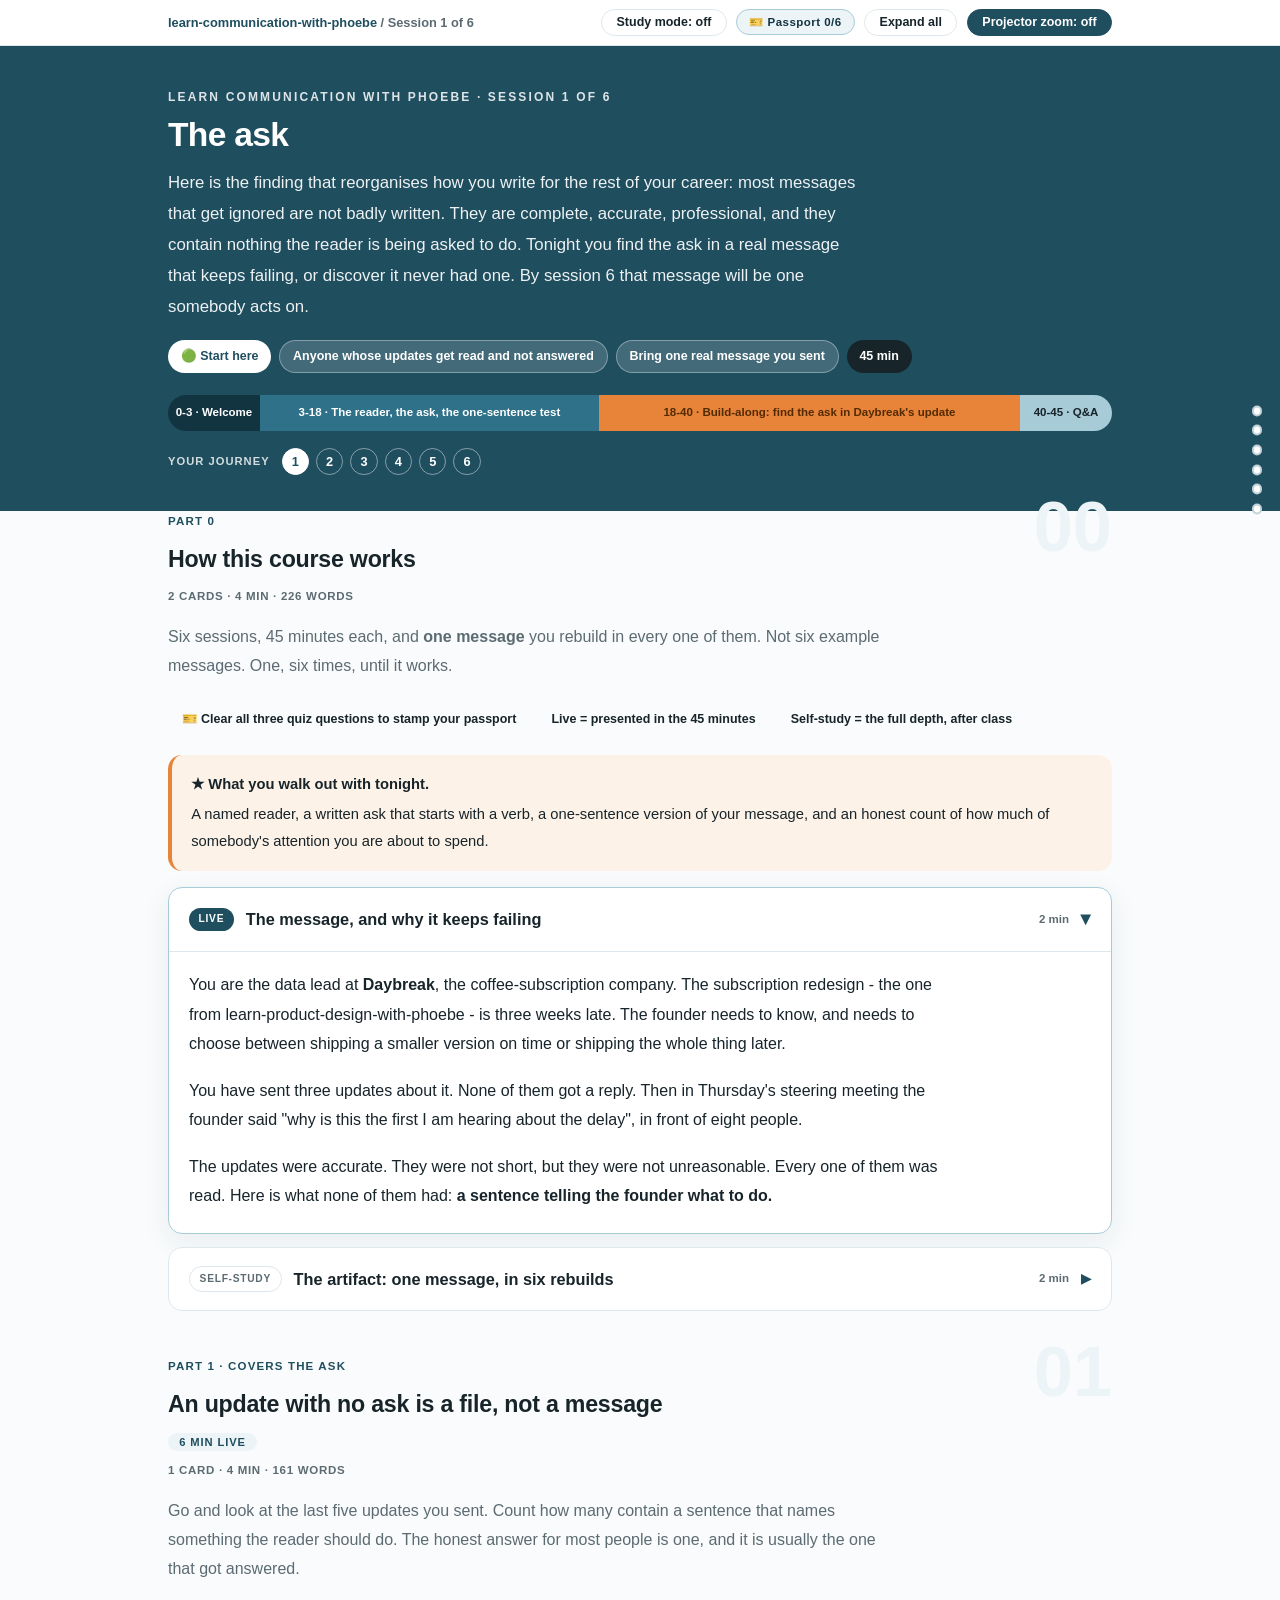
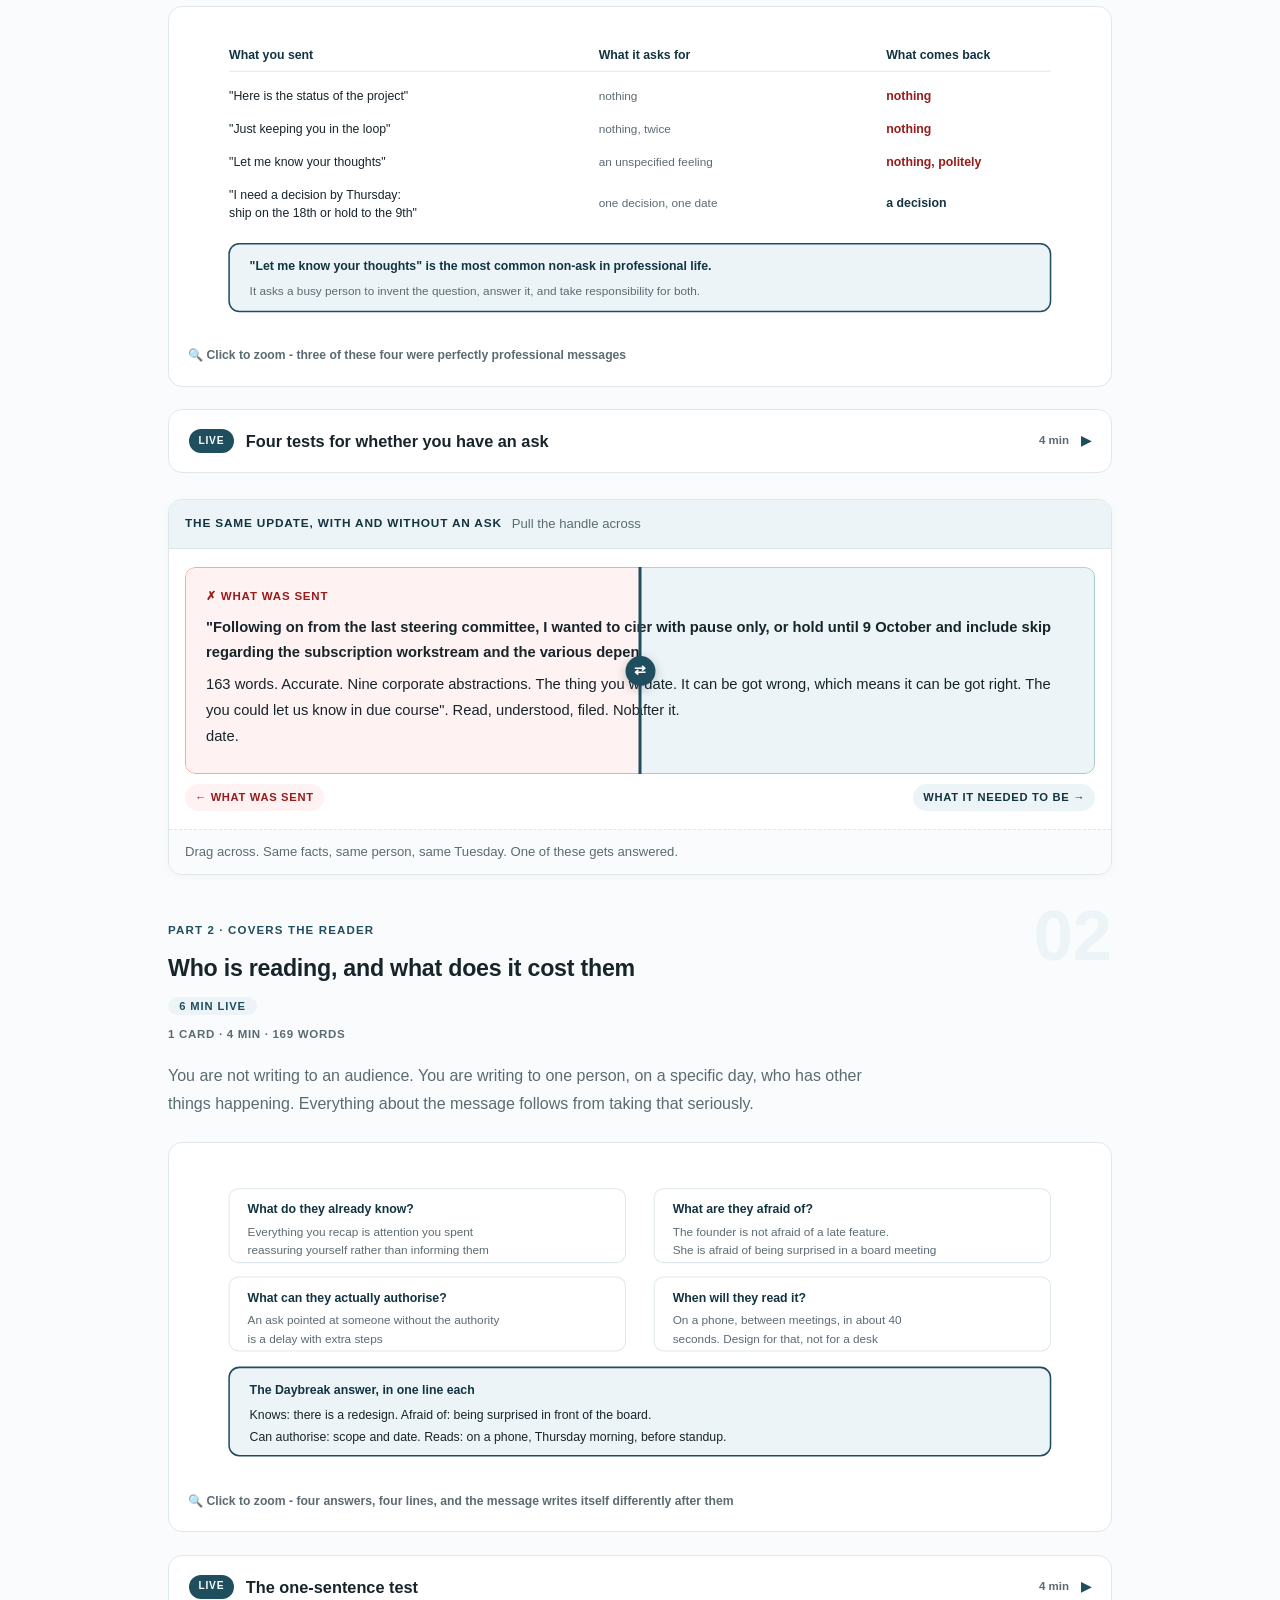
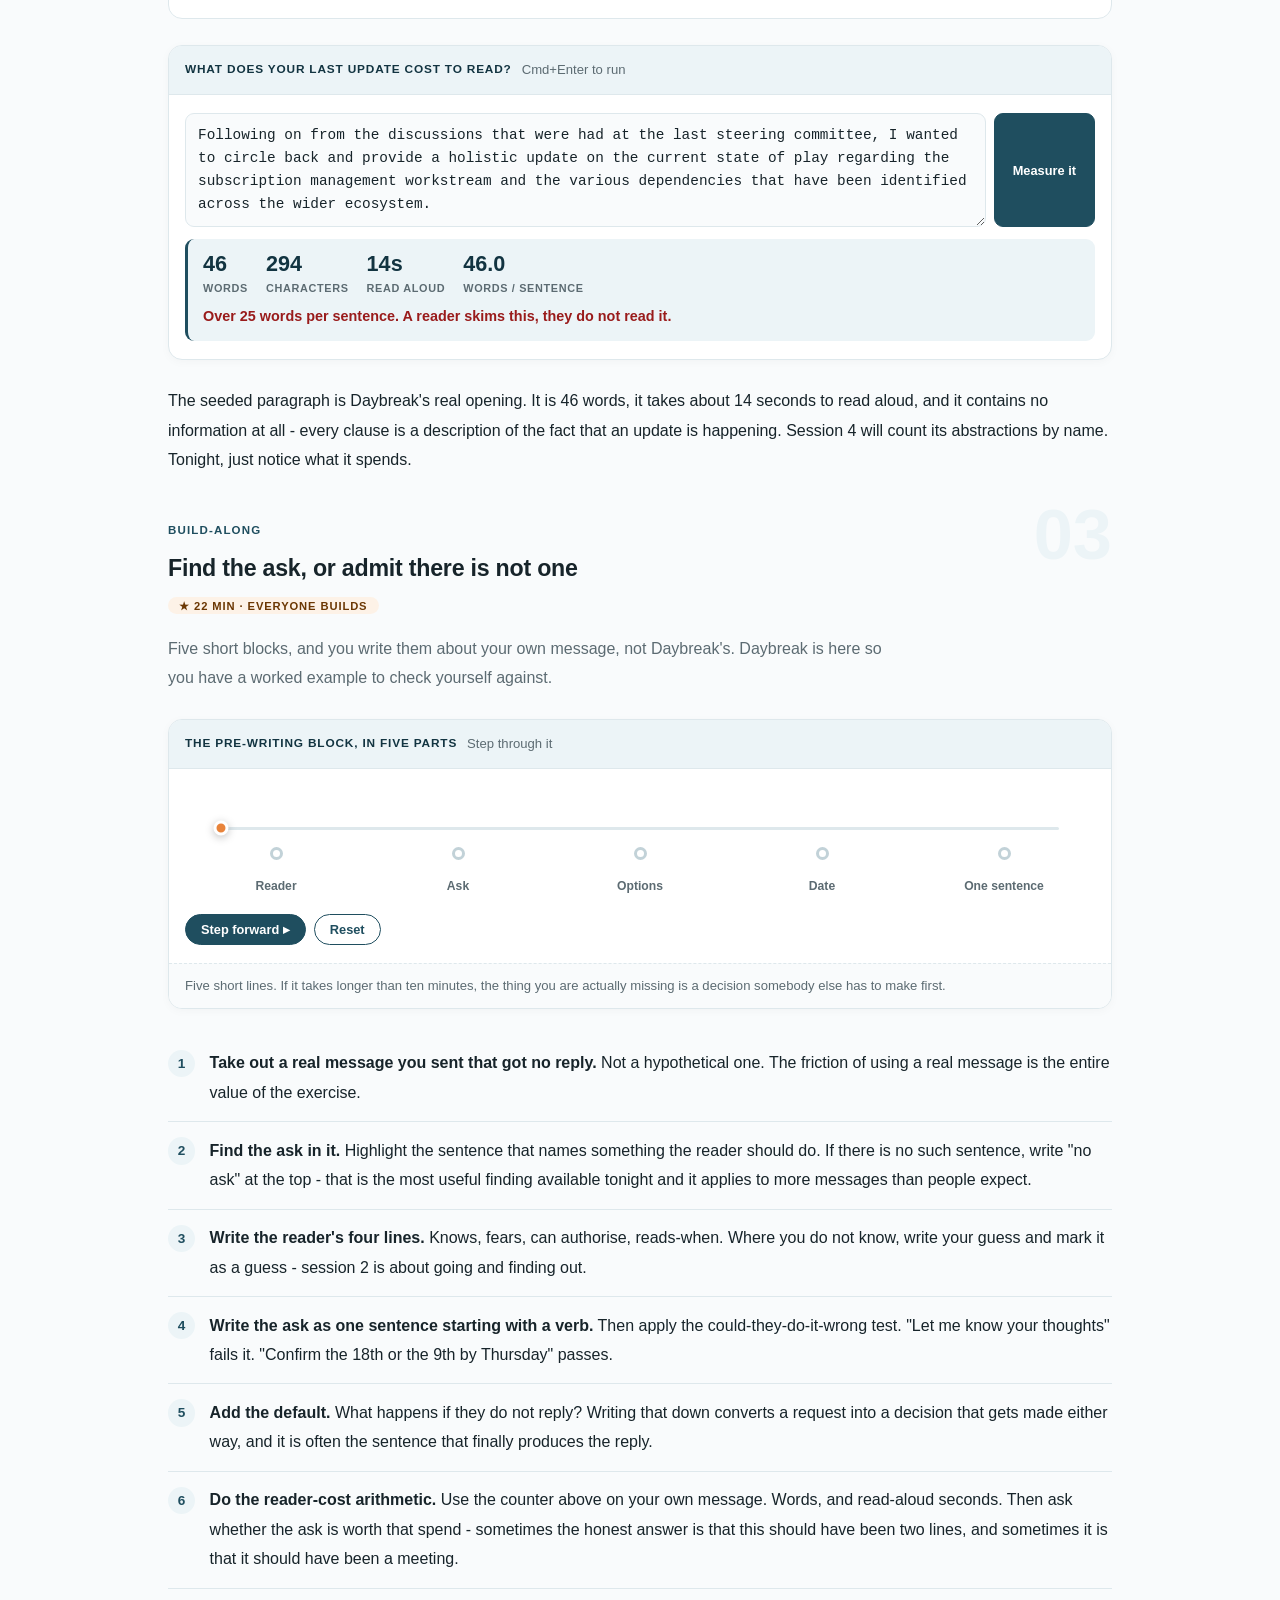
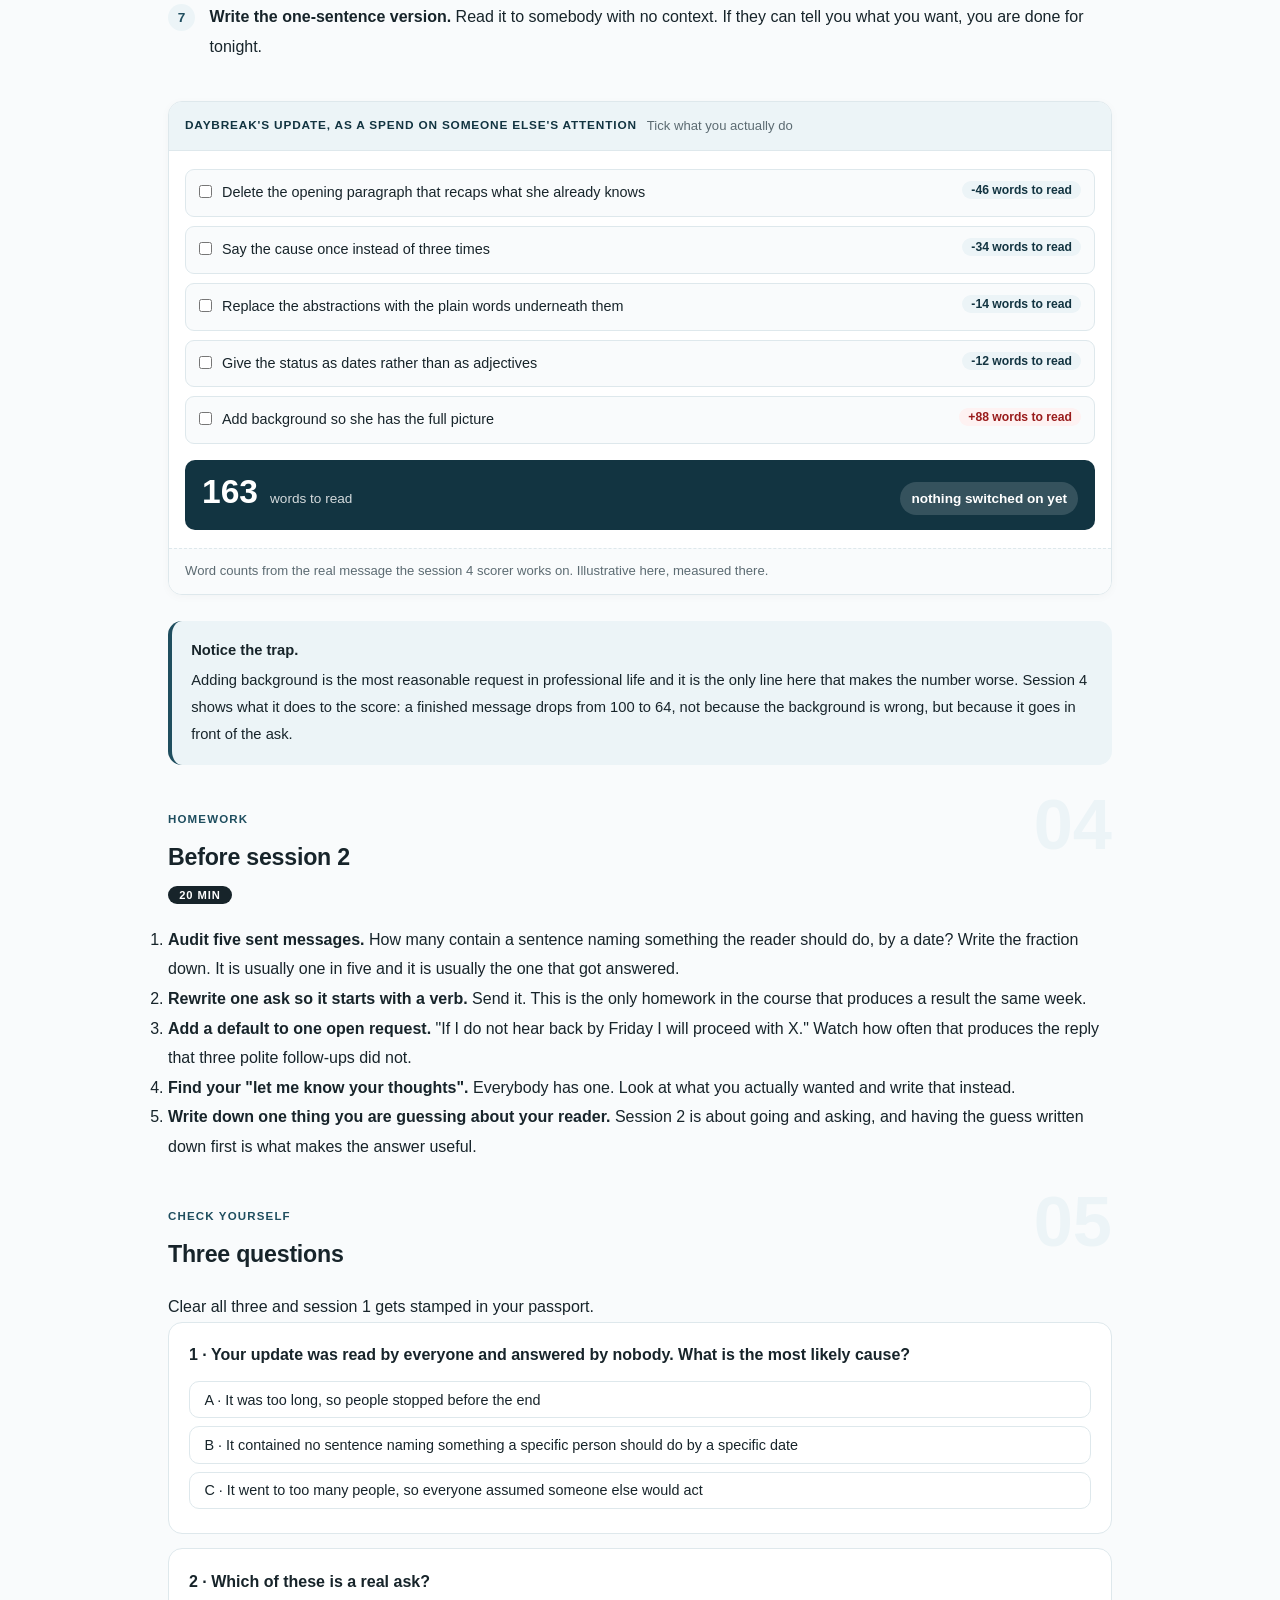
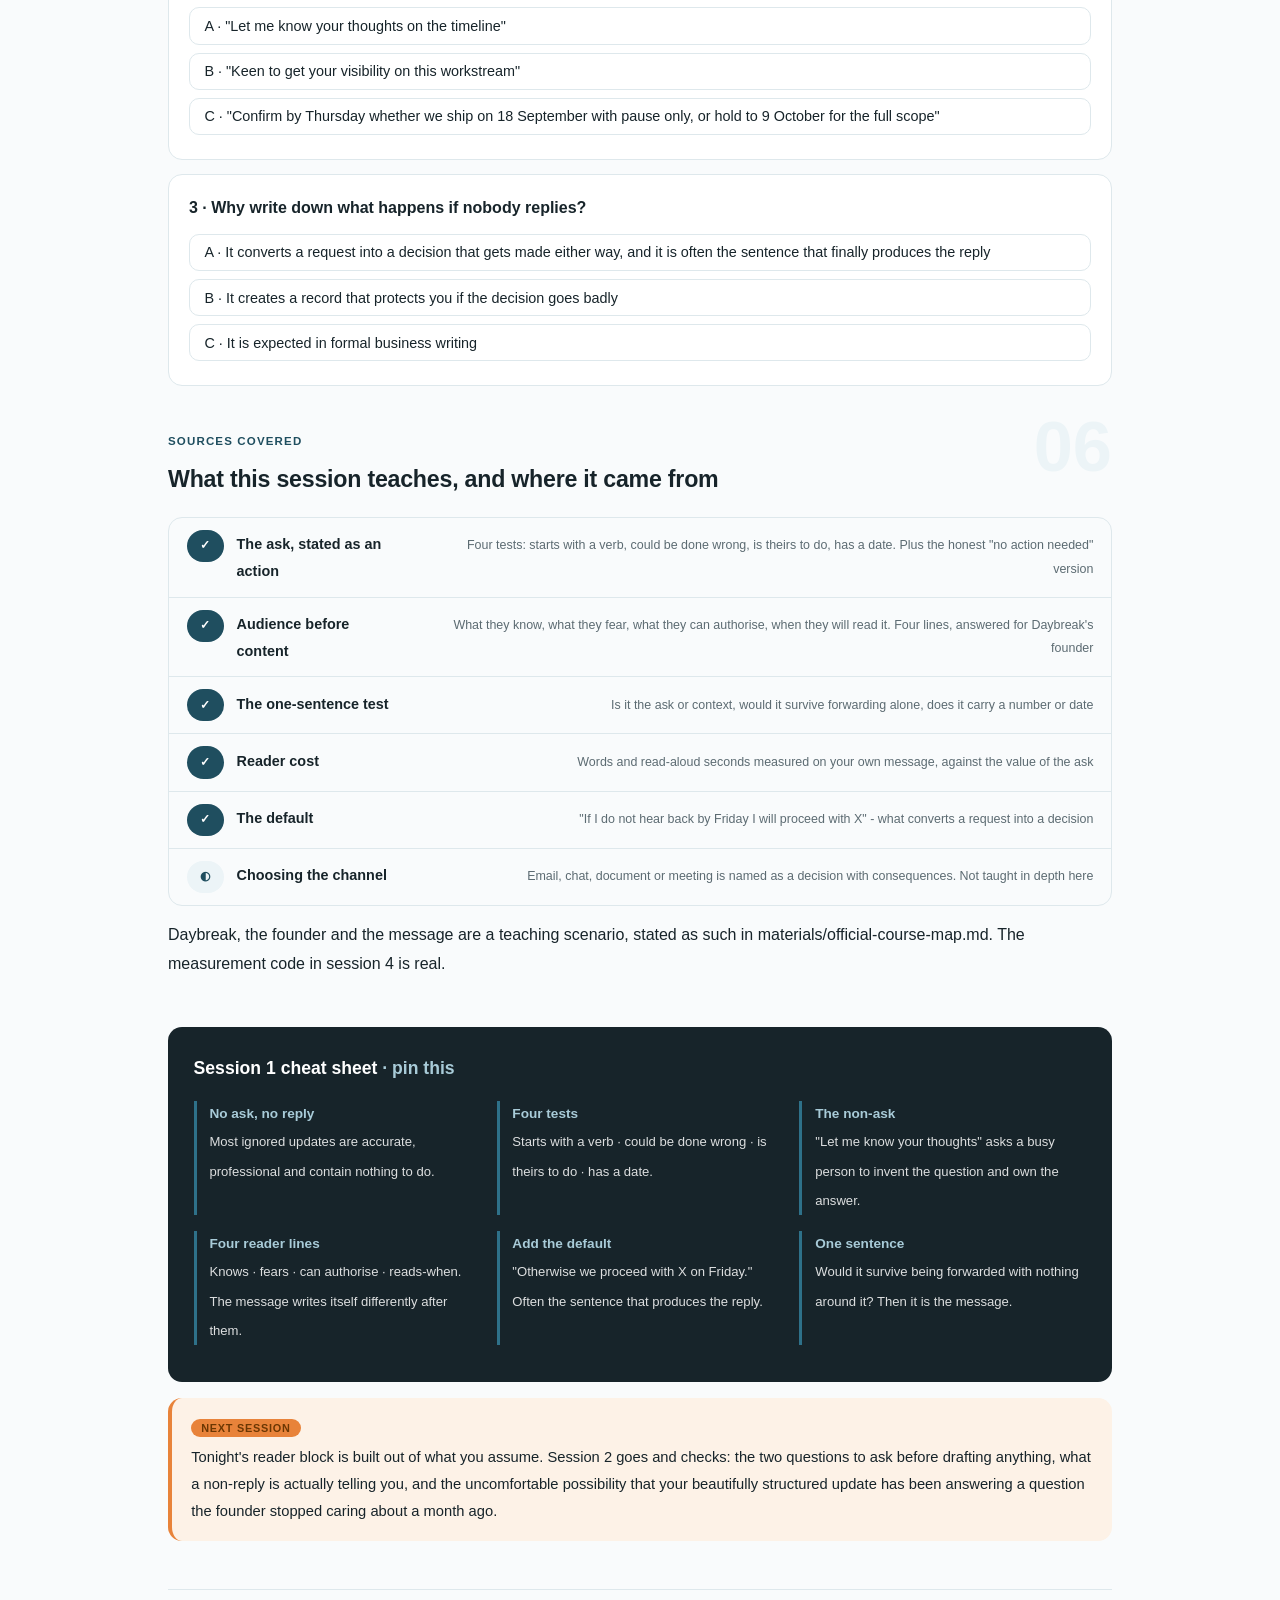
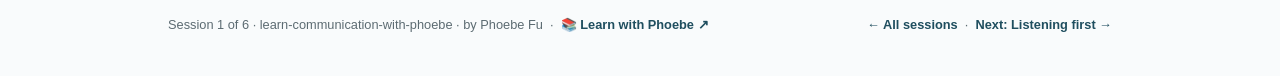
==== commit 382d7fa0: "style.css: recover the missing .agenda block, with an accessible a3 This repo was scaffolded from a " ====
--- a/courses/01-the-ask.html
+++ b/courses/01-the-ask.html
@@ -19,7 +19,7 @@
 <meta name="twitter:image" content="https://phoebefu6.github.io/learn-communication-with-phoebe/assets/og-cover.png">
 <!-- social:end -->
 <title>Session 1 · The ask - learn communication with phoebe</title>
-<link rel="stylesheet" href="../assets/style.css?v=2">
+<link rel="stylesheet" href="../assets/style.css?v=3">
 </head>
 <body>
 
@@ -369,6 +369,6 @@
 
 </main>
 
-<script src="../assets/app.js?v=2"></script>
+<script src="../assets/app.js?v=3"></script>
 </body>
 </html>
--- a/assets/style.css
+++ b/assets/style.css
@@ -76,6 +76,33 @@
 .chip.time { background: var(--ink); color: #fff; font-variant-numeric: tabular-nums; }
 
 
+/* ---------- agenda band ----------
+   Recovered 2026-09-02. These six repos were scaffolded from a stylesheet that had
+   lost this block, so .agenda rendered as run-on inline text ~700px tall inside the
+   masthead. 87 of 93 repos carry it; these were the exception, and they were also the
+   six the estate sweep could not see. See course-builder/references/field-notes.md.
+
+   .a3 does NOT reuse the donor's `color: var(--amber-ink)`: that pair falls below
+   4.5:1 against --amber in all six palettes, which is the same failure the sweep
+   flags on the wellbeing courses. The literal below is the darkest tone of this
+   repo's own amber-ink that clears 4.5:1, so the band stays bright. Recompute it if
+   --amber changes. */
+.agenda {
+  display: flex;
+  border-radius: 999px;
+  overflow: hidden;
+  margin: 1.4rem 0 0;
+  font-size: .72rem;
+  font-weight: 600;
+  text-align: center;
+  color: #fff;
+}
+.agenda span { padding: .45rem .3rem; white-space: nowrap; overflow: hidden; text-overflow: ellipsis; }
+.agenda .a1 { background: var(--indigo-deep); }
+.agenda .a2 { background: var(--indigo-mid); }
+.agenda .a3 { background: var(--amber); color: #532B02; }
+.agenda .a4 { background: var(--indigo-soft); color: var(--ink); }
+
 /* ---------- toolbar ---------- */
 .toolbar {
   position: sticky;
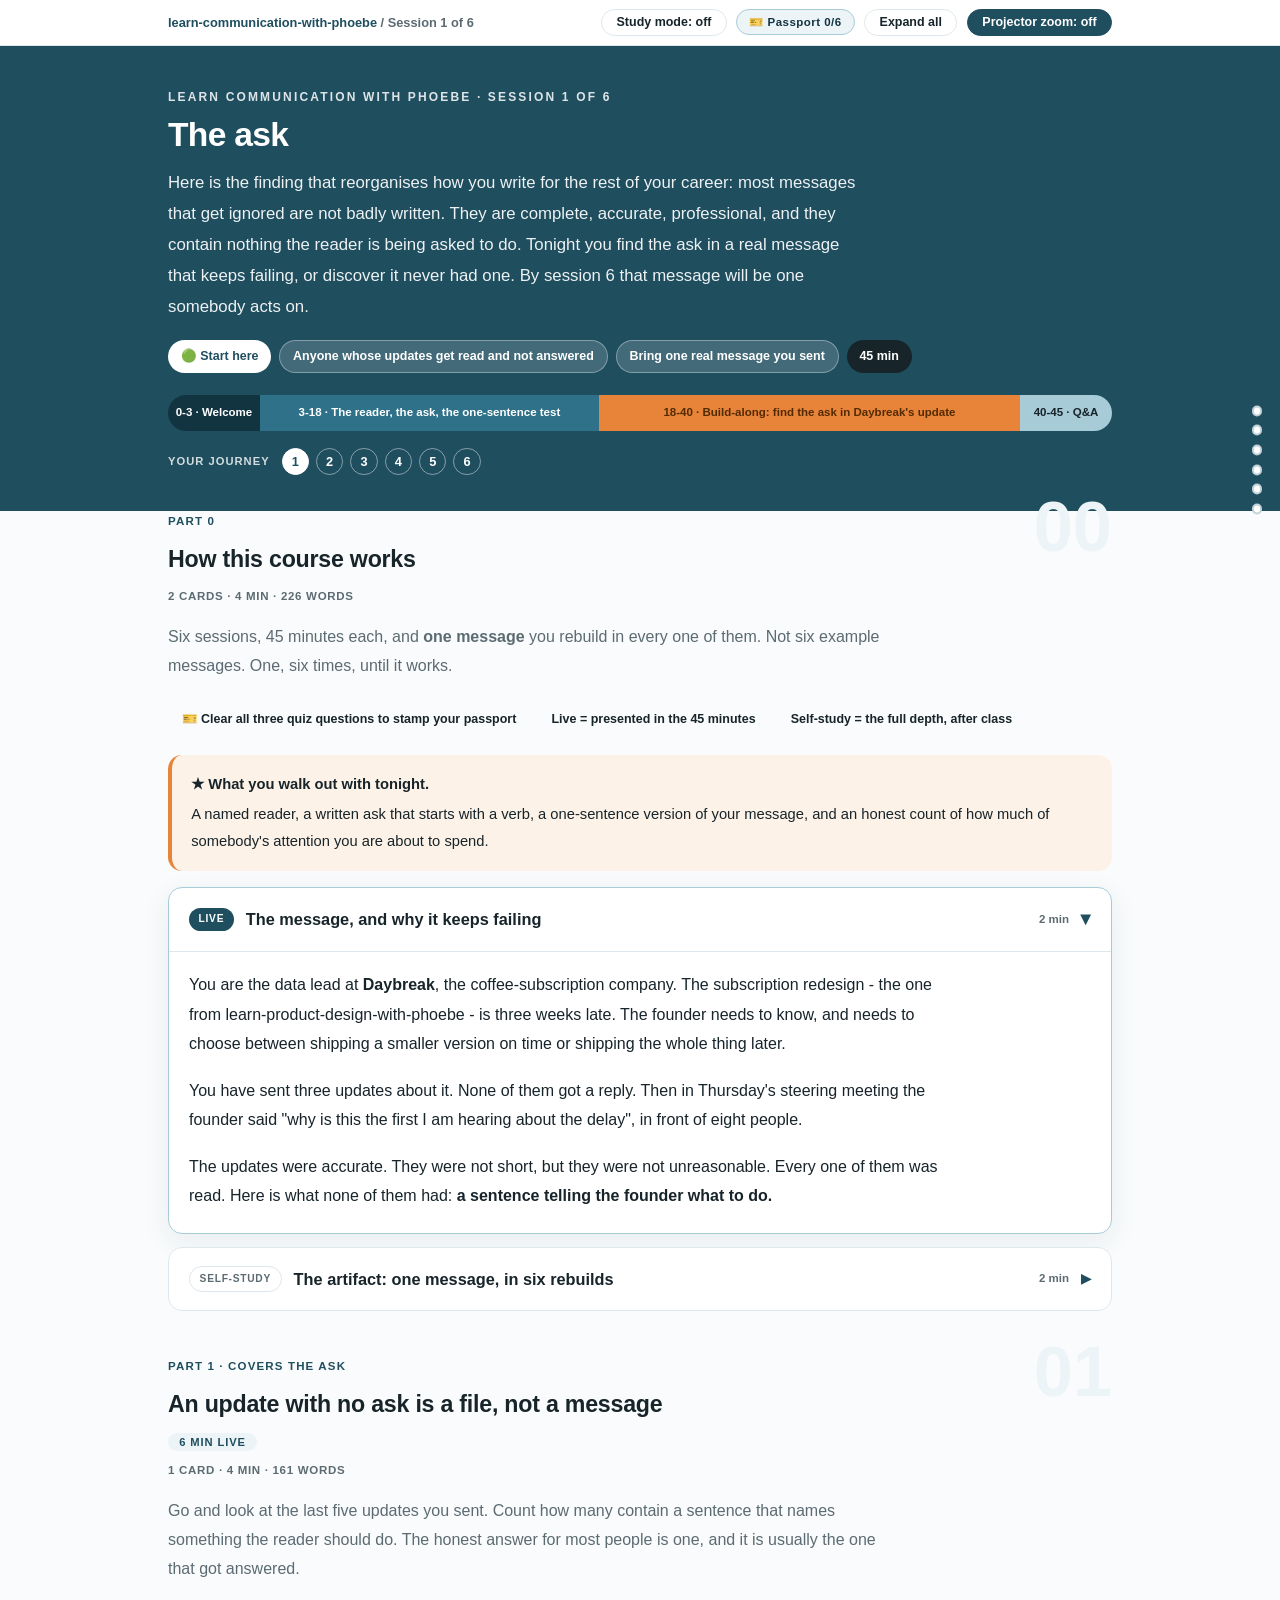
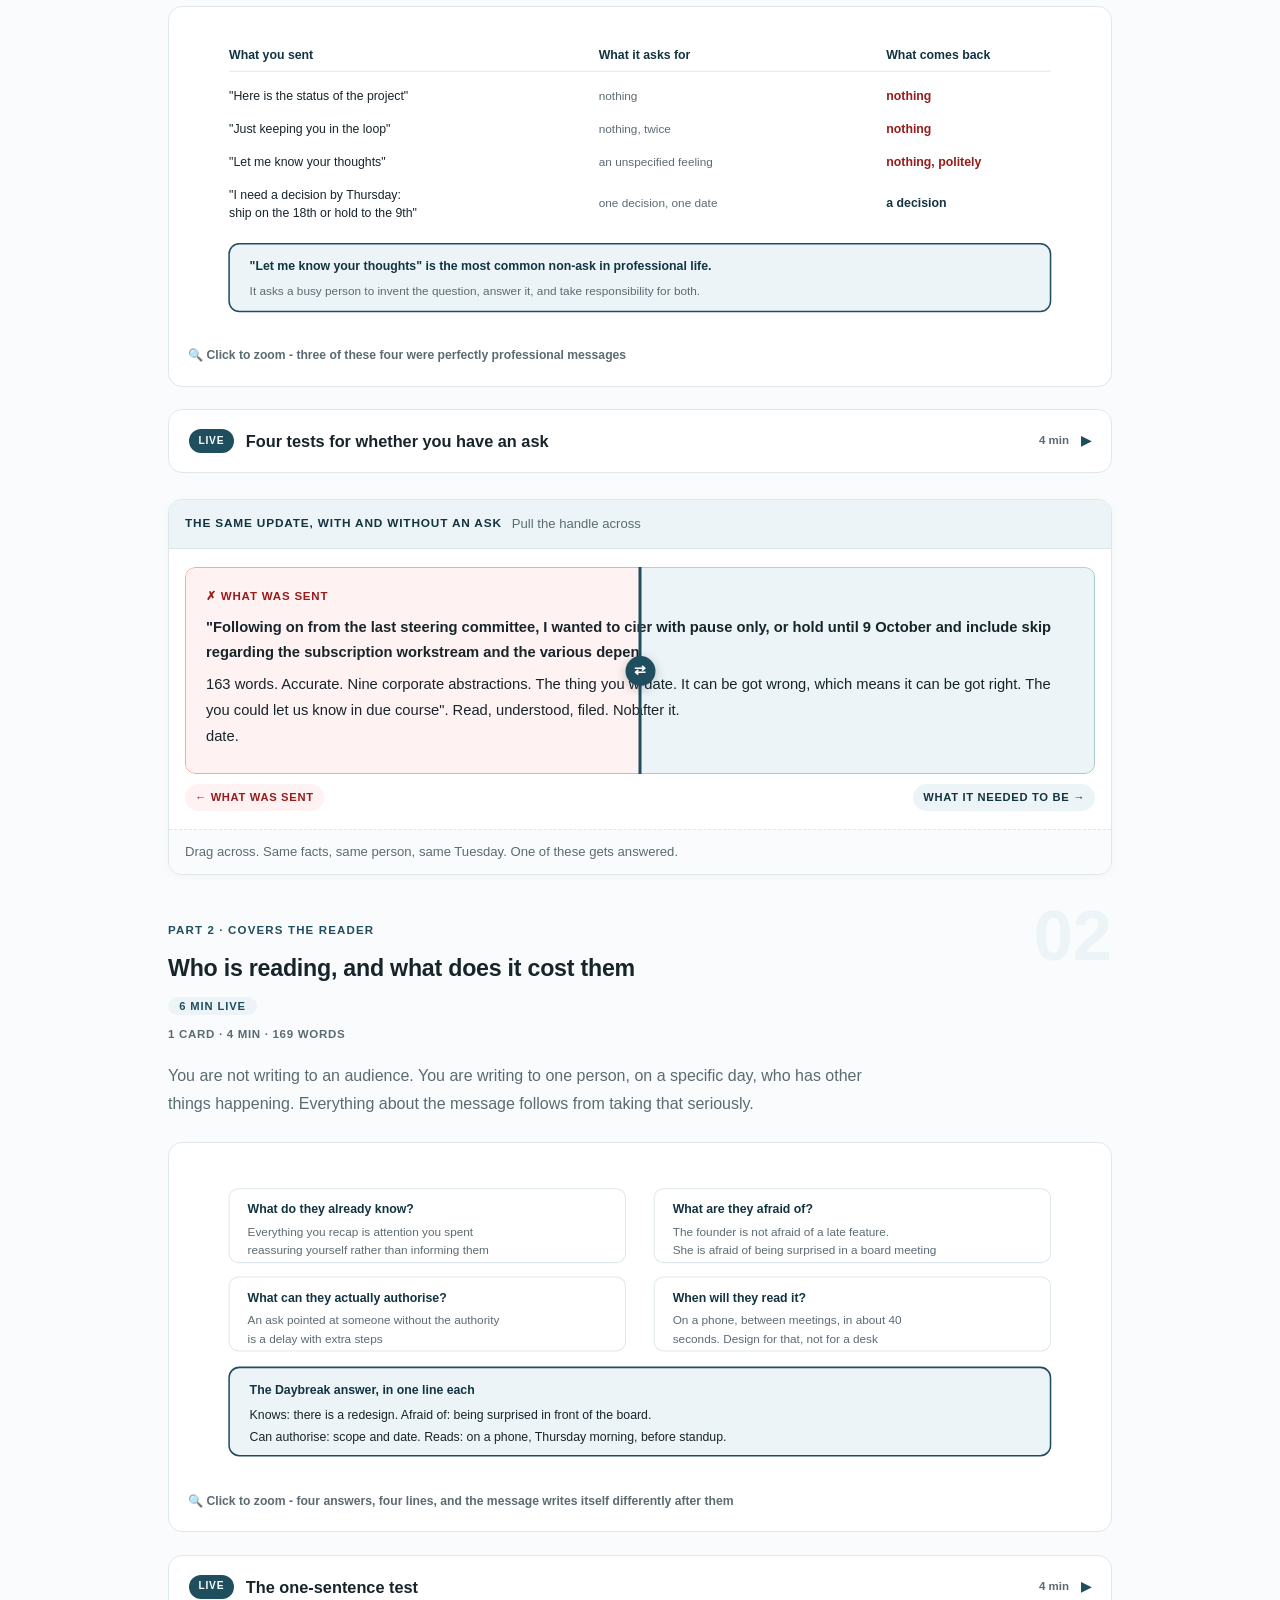
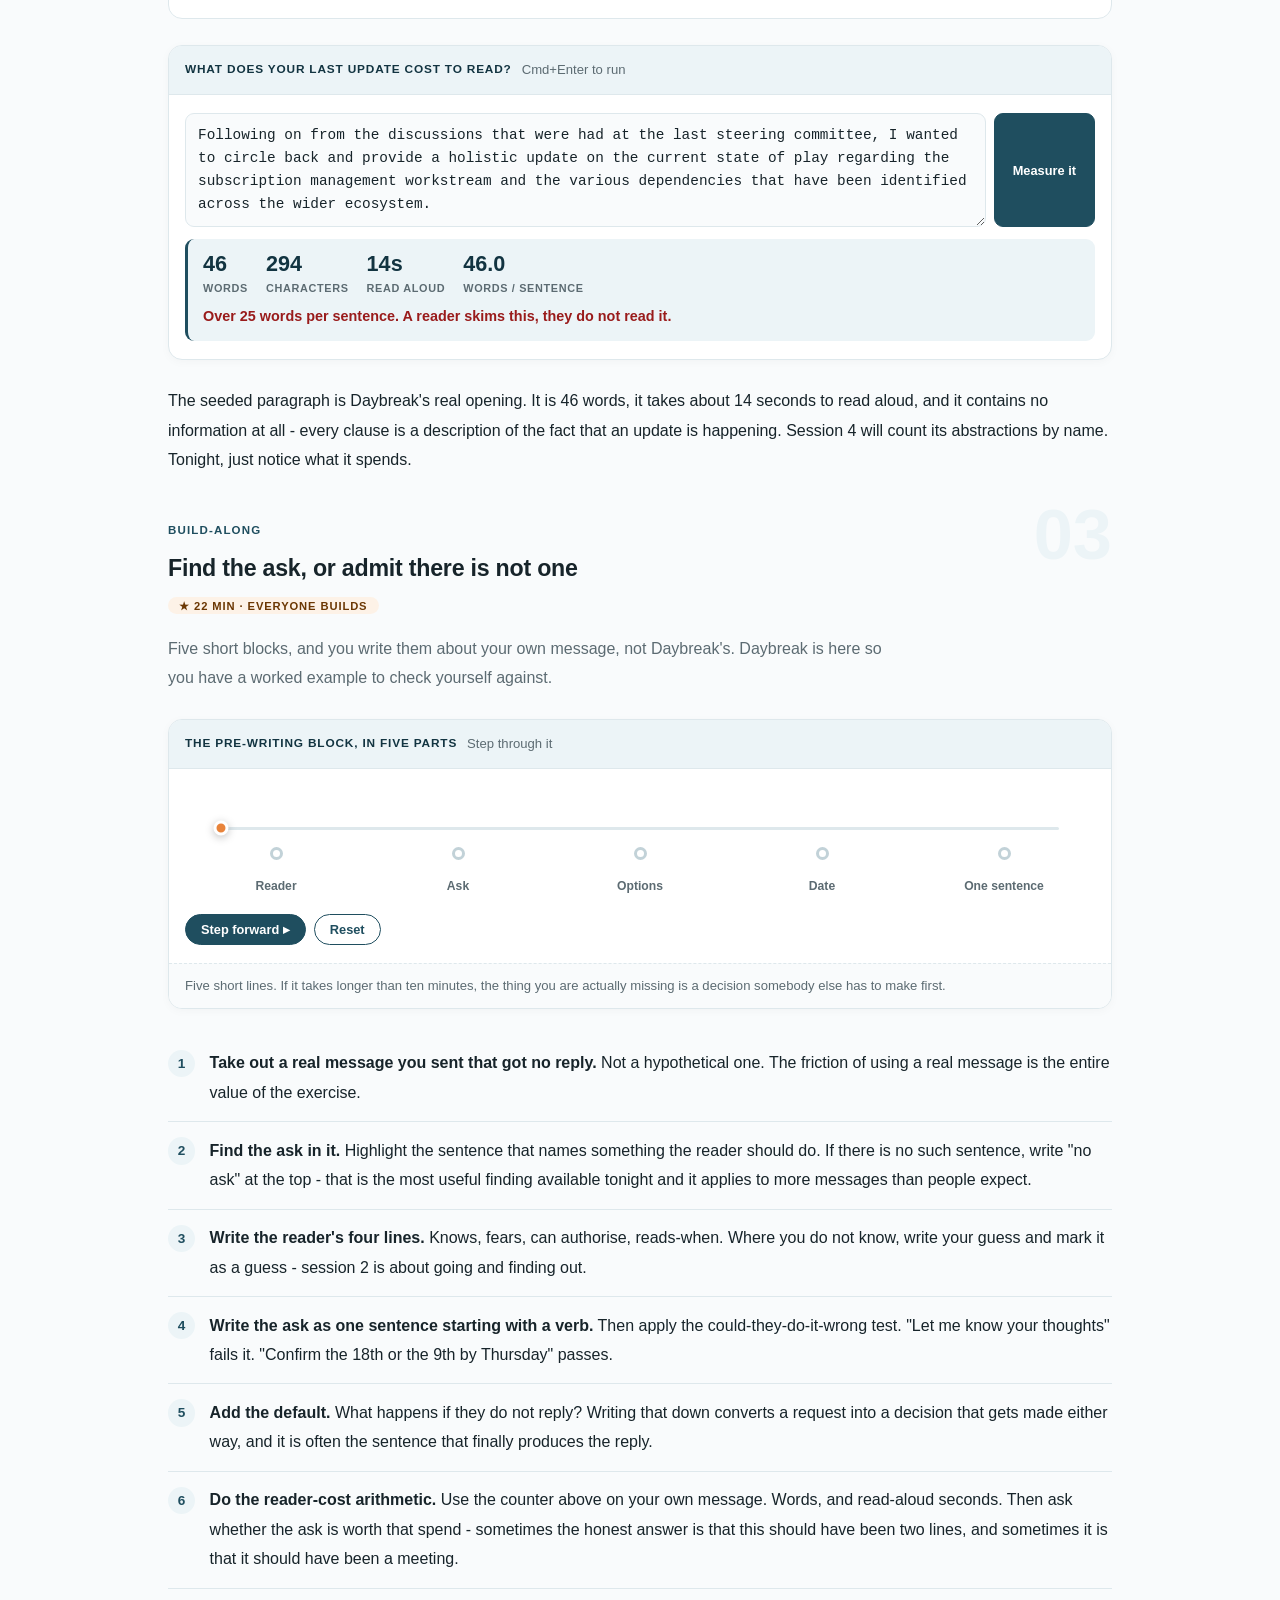
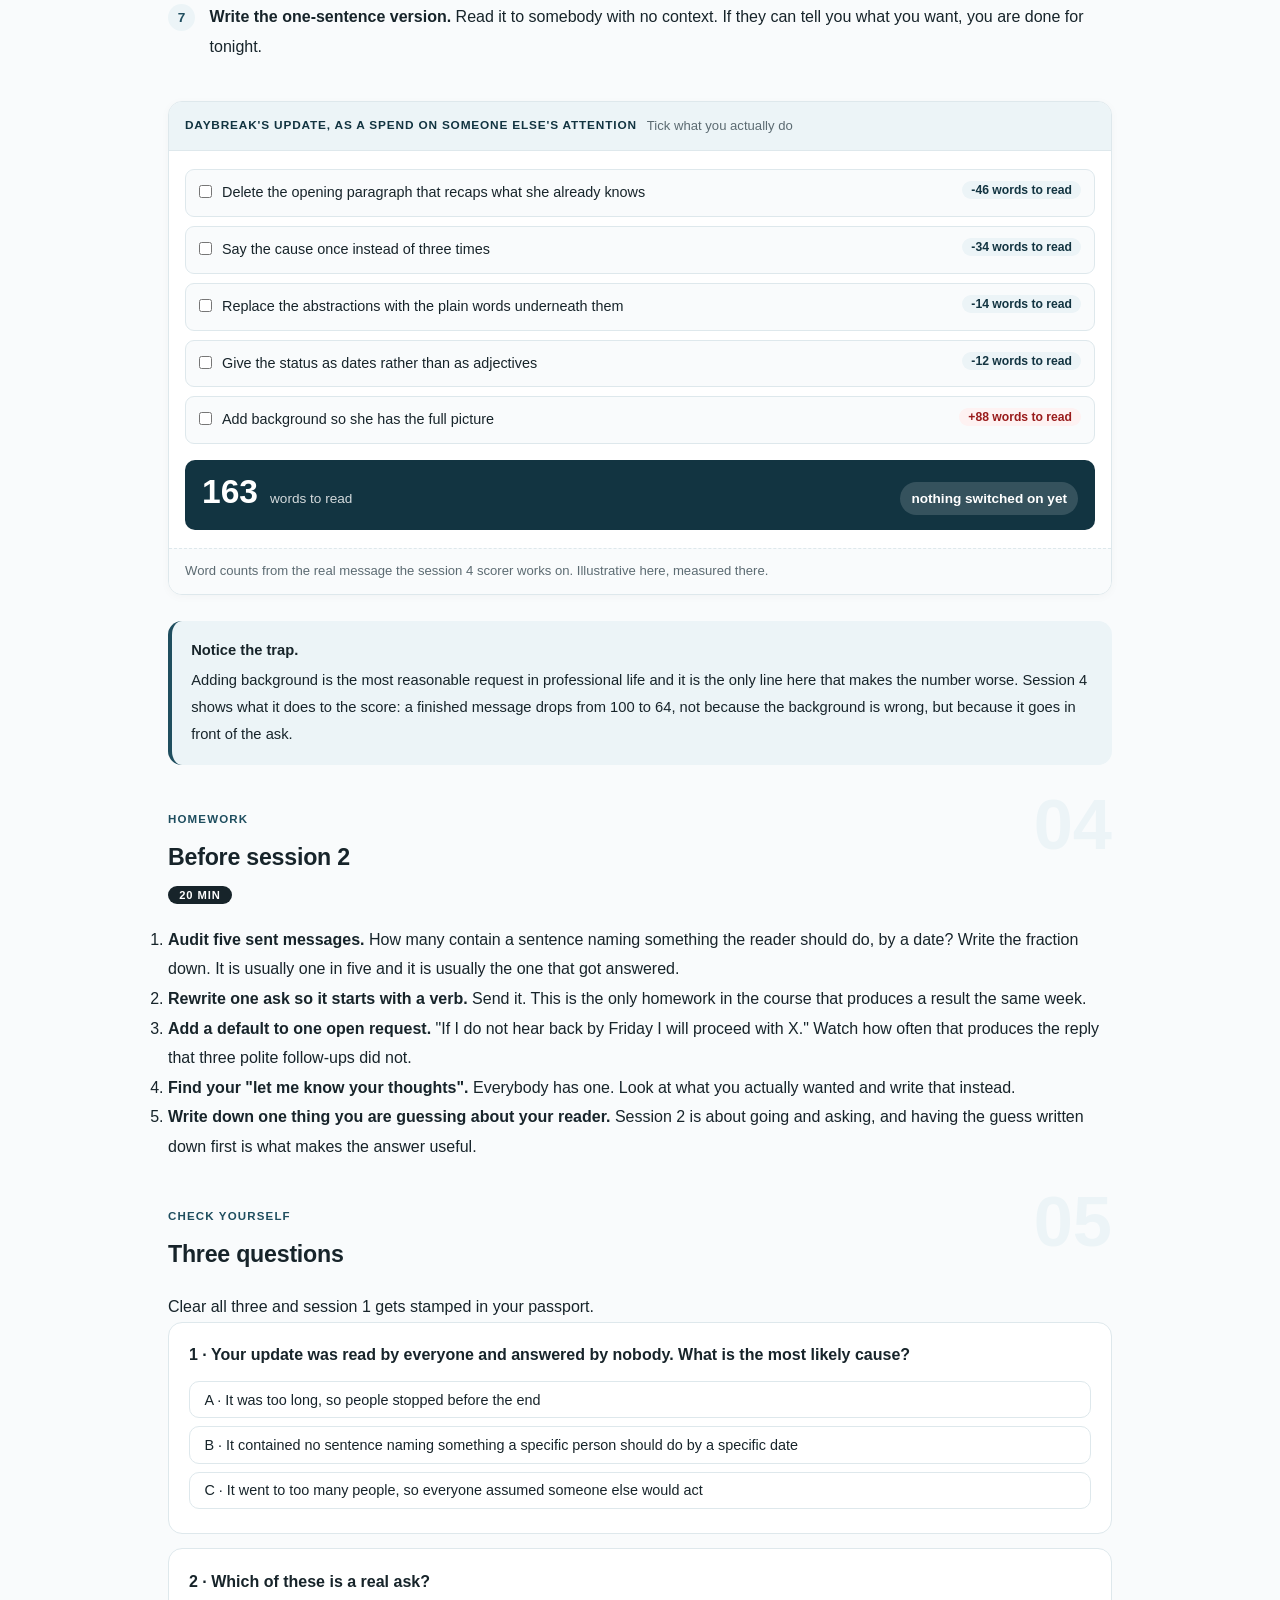
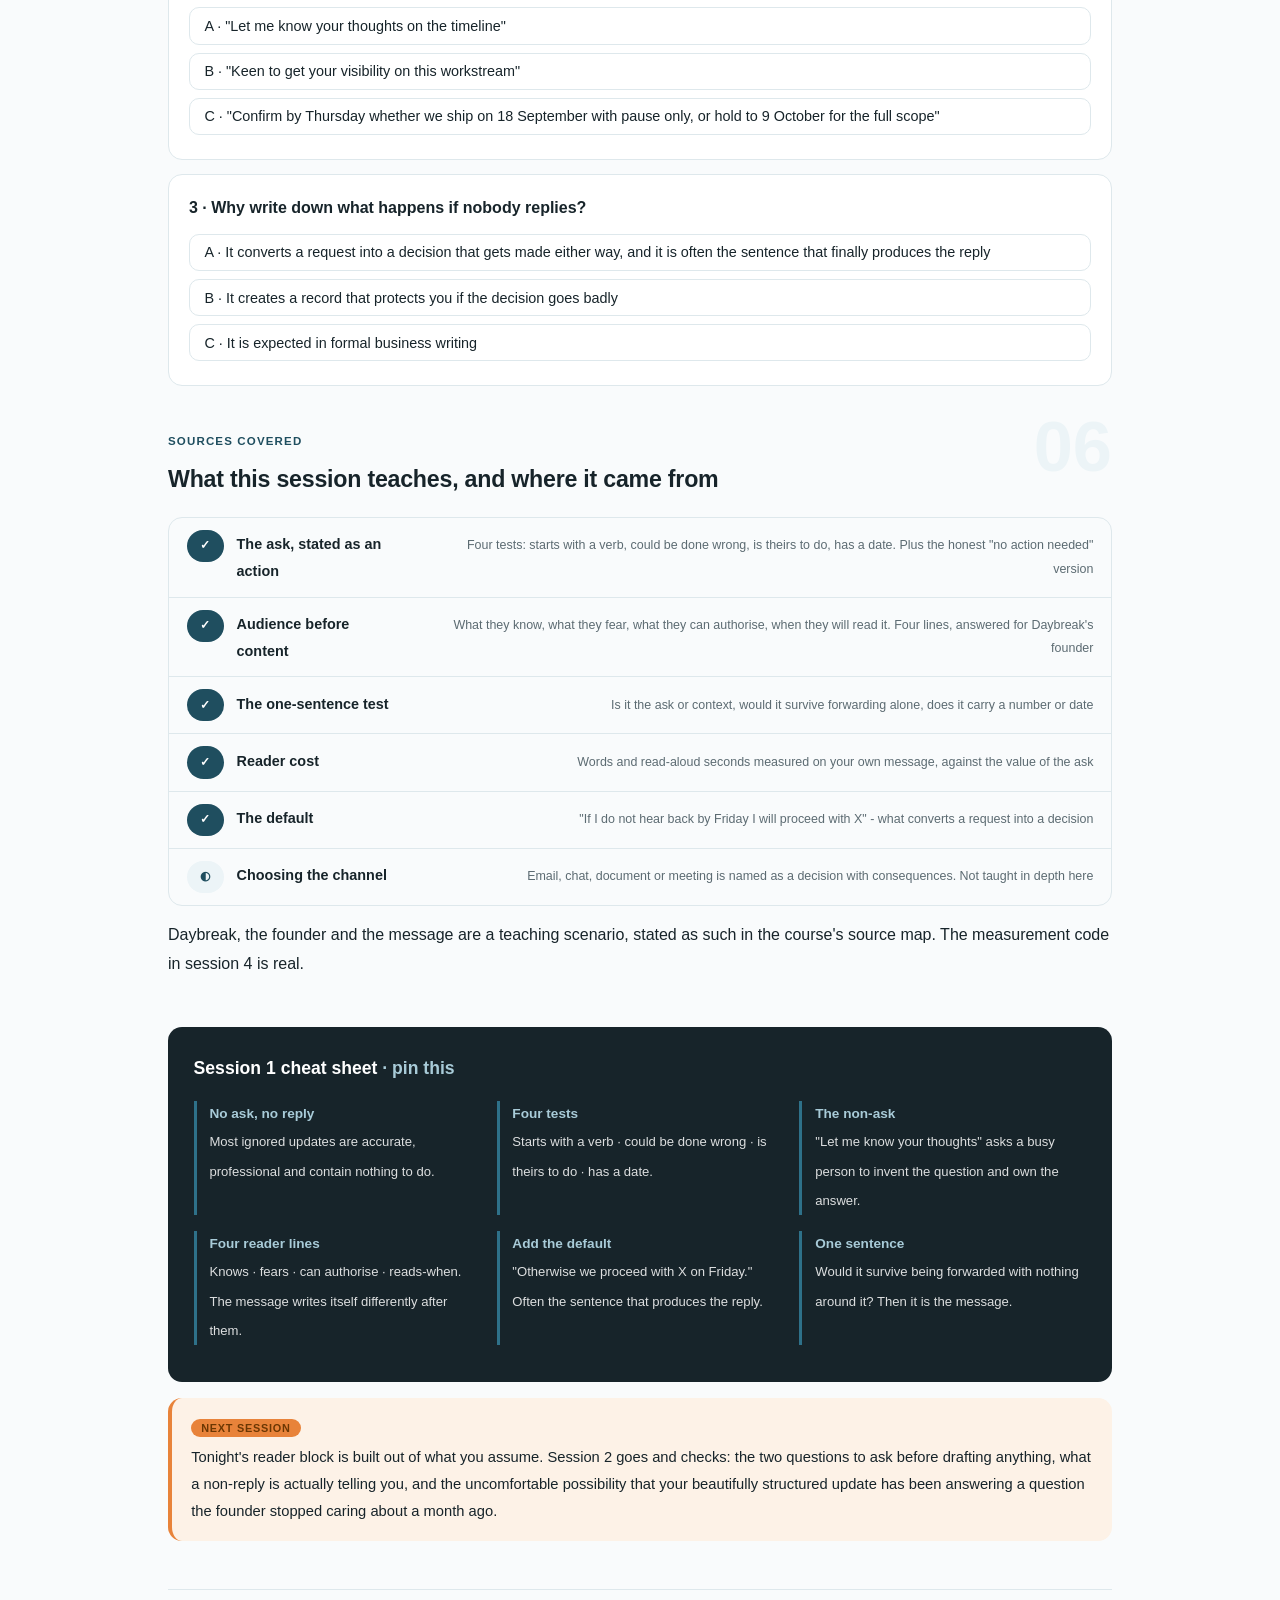
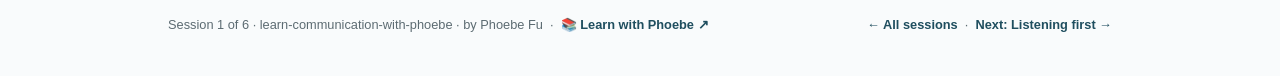
==== commit ccec107d: "Session pages: remove the internal source-map path A session page is a page a learner reads, so a bu" ====
--- a/courses/01-the-ask.html
+++ b/courses/01-the-ask.html
@@ -341,7 +341,7 @@
       <div class="covered-row"><span class="status pill solid">✓</span><span class="name">The default</span><span class="note">"If I do not hear back by Friday I will proceed with X" - what converts a request into a decision</span></div>
       <div class="covered-row"><span class="status pill light">◐</span><span class="name">Choosing the channel</span><span class="note">Email, chat, document or meeting is named as a decision with consequences. Not taught in depth here</span></div>
     </div>
-    <p class="mono" style="margin-top:14px">Daybreak, the founder and the message are a teaching scenario, stated as such in <span class="mono">materials/official-course-map.md</span>. The measurement code in session 4 is real.</p>
+    <p class="mono" style="margin-top:14px">Daybreak, the founder and the message are a teaching scenario, stated as such in the course's source map. The measurement code in session 4 is real.</p>
   </section>
 
   <!-- ============ CHEAT SHEET ============ -->
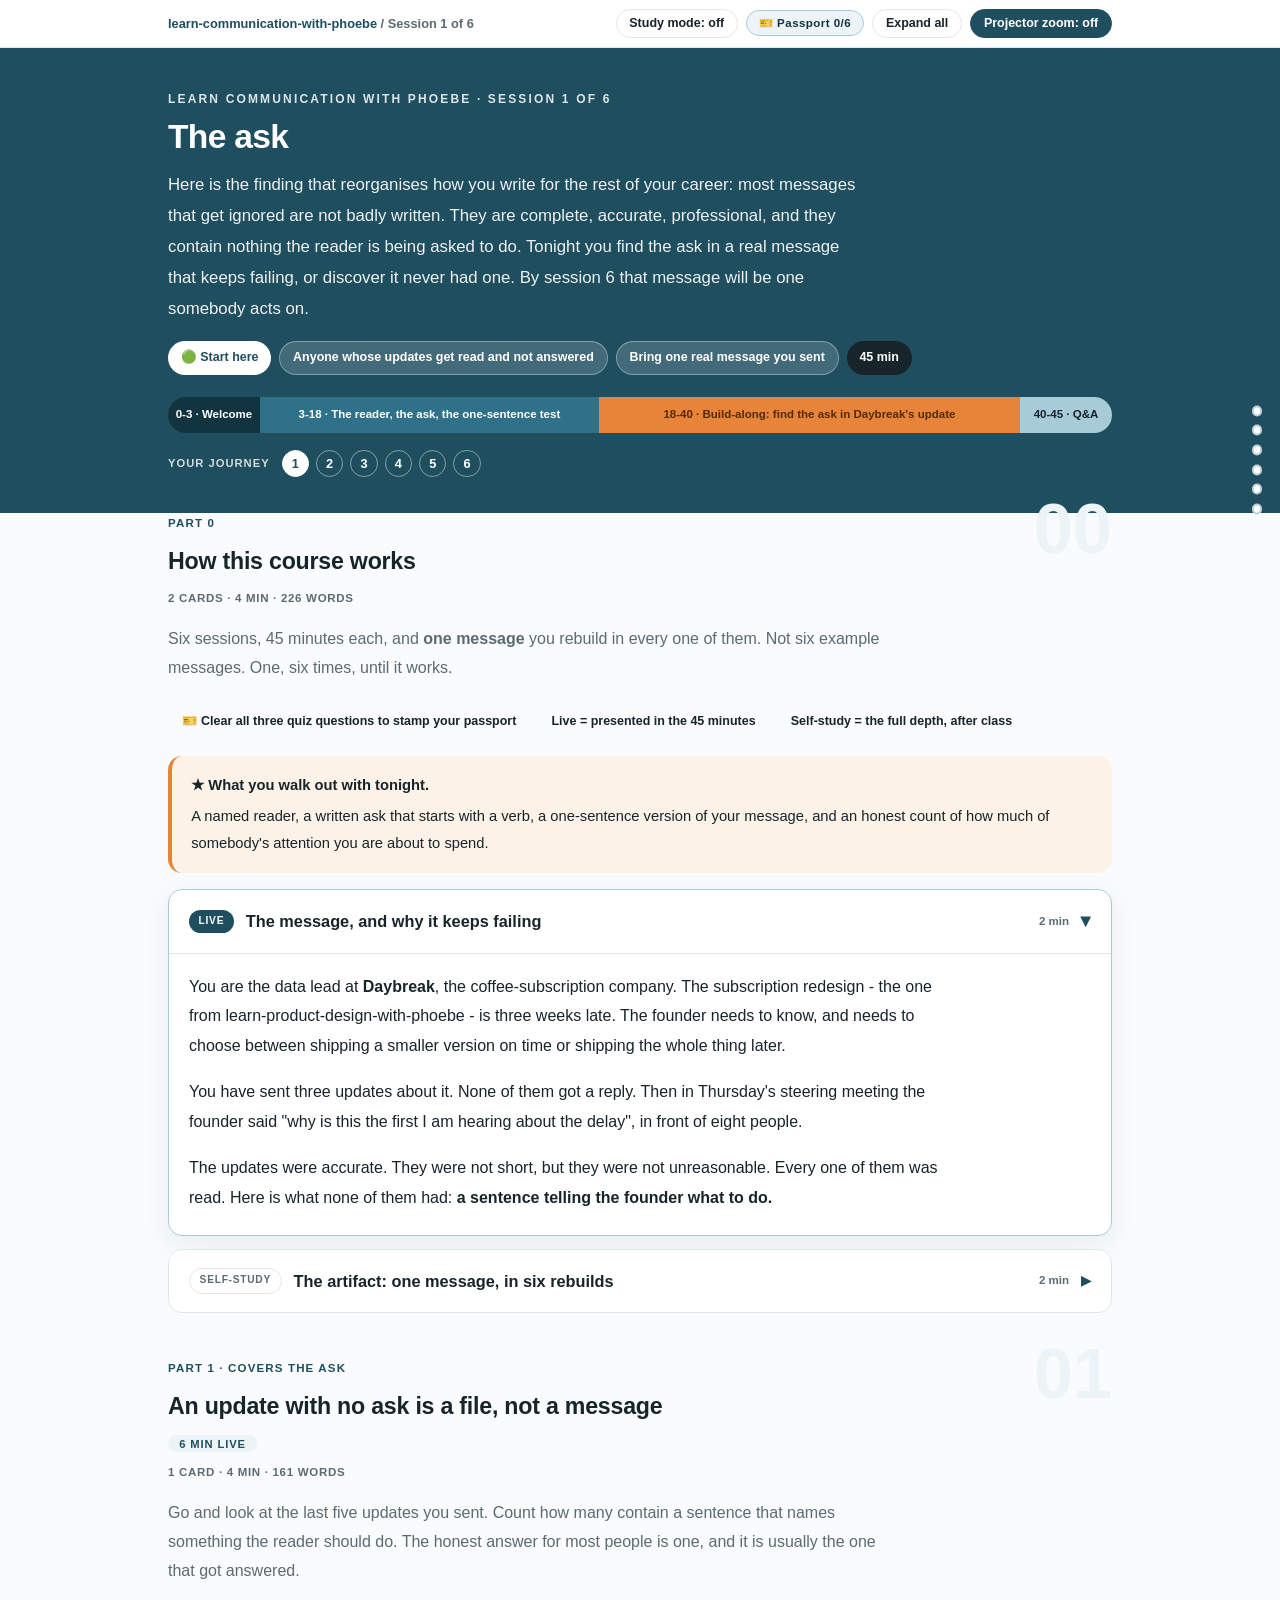
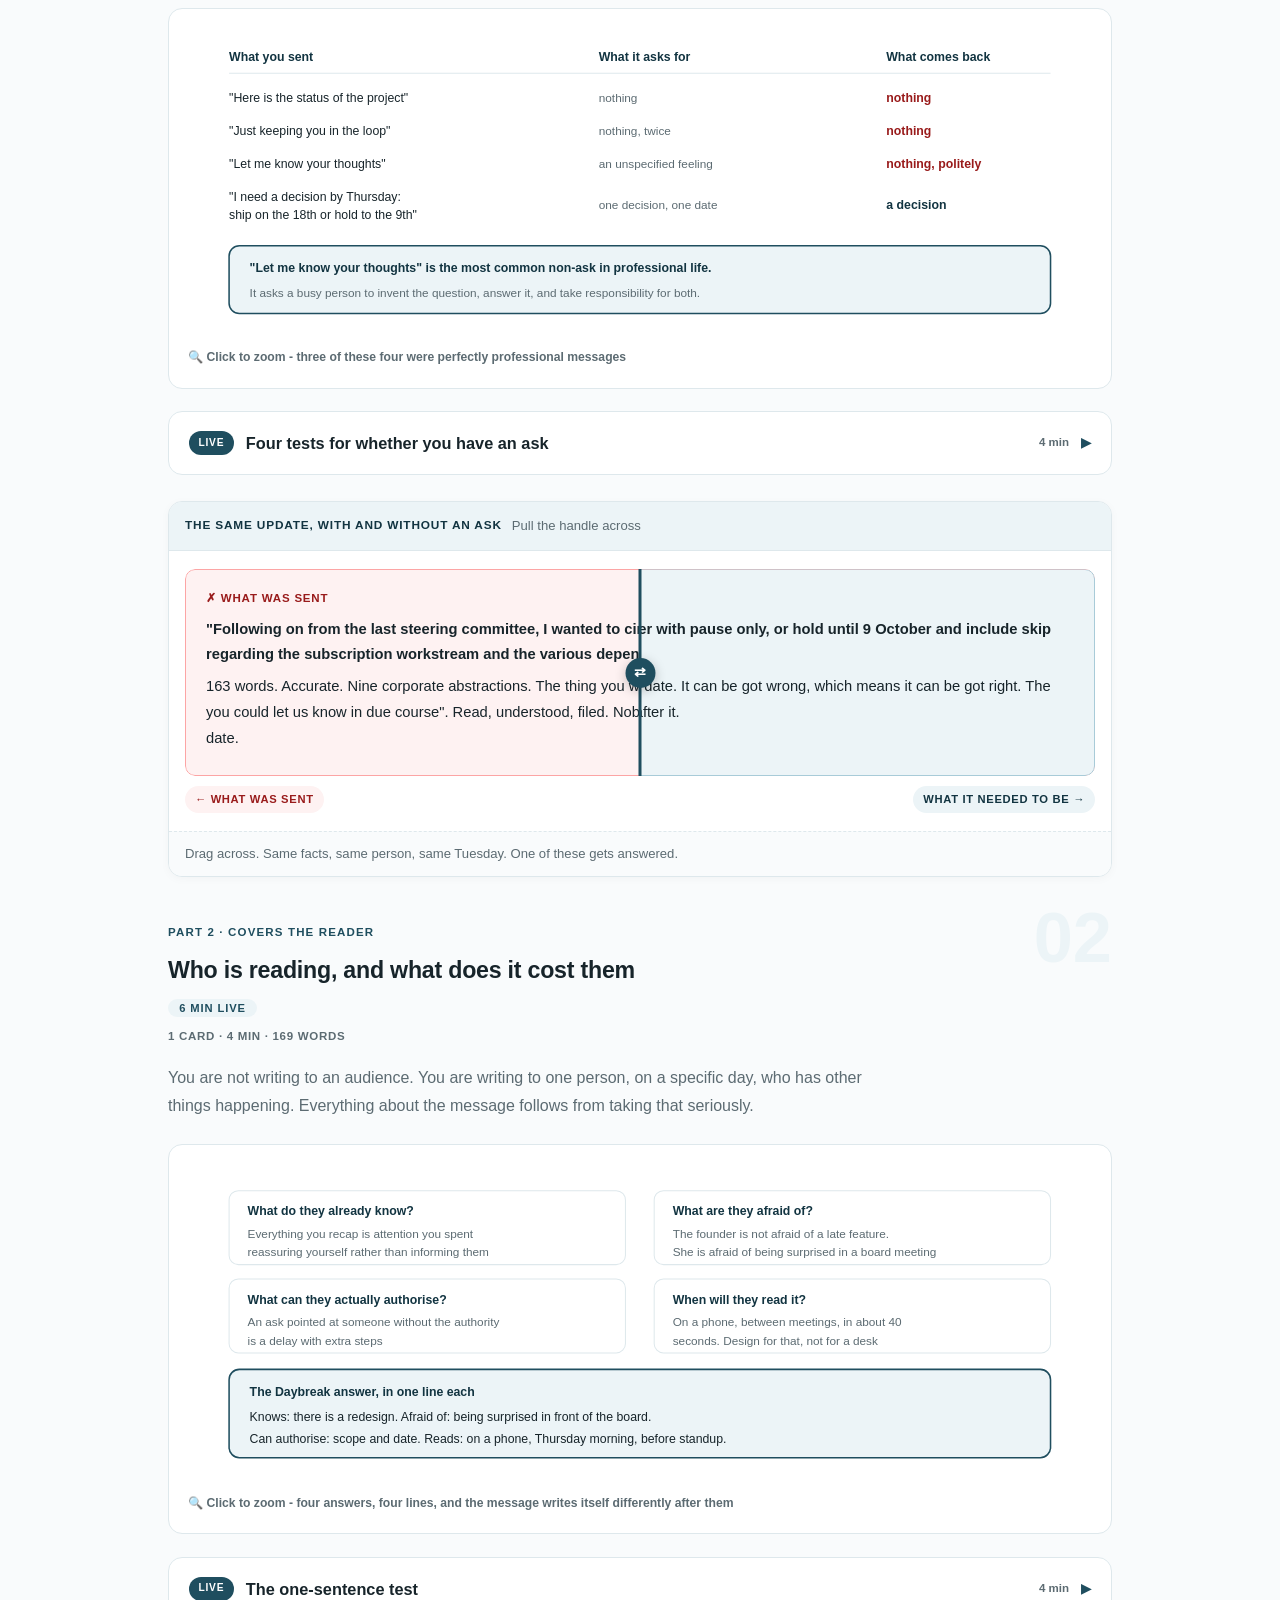
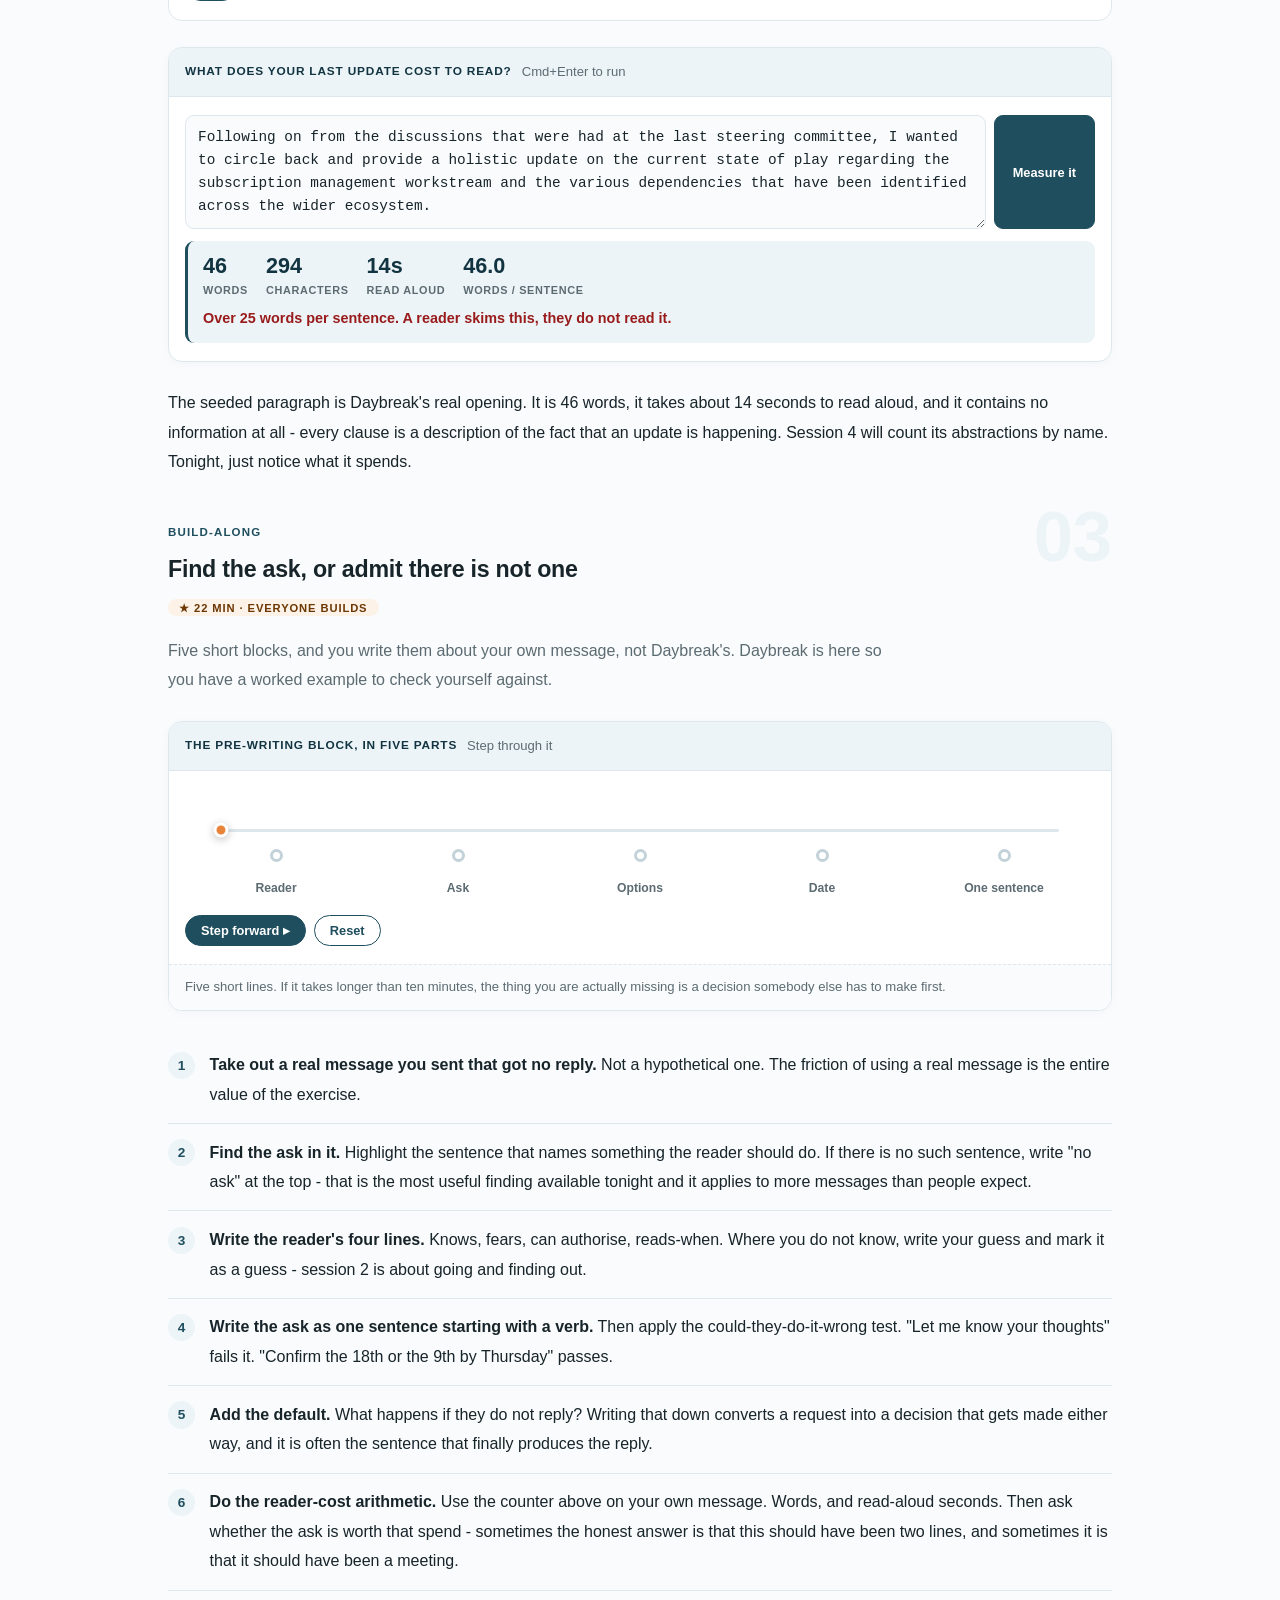
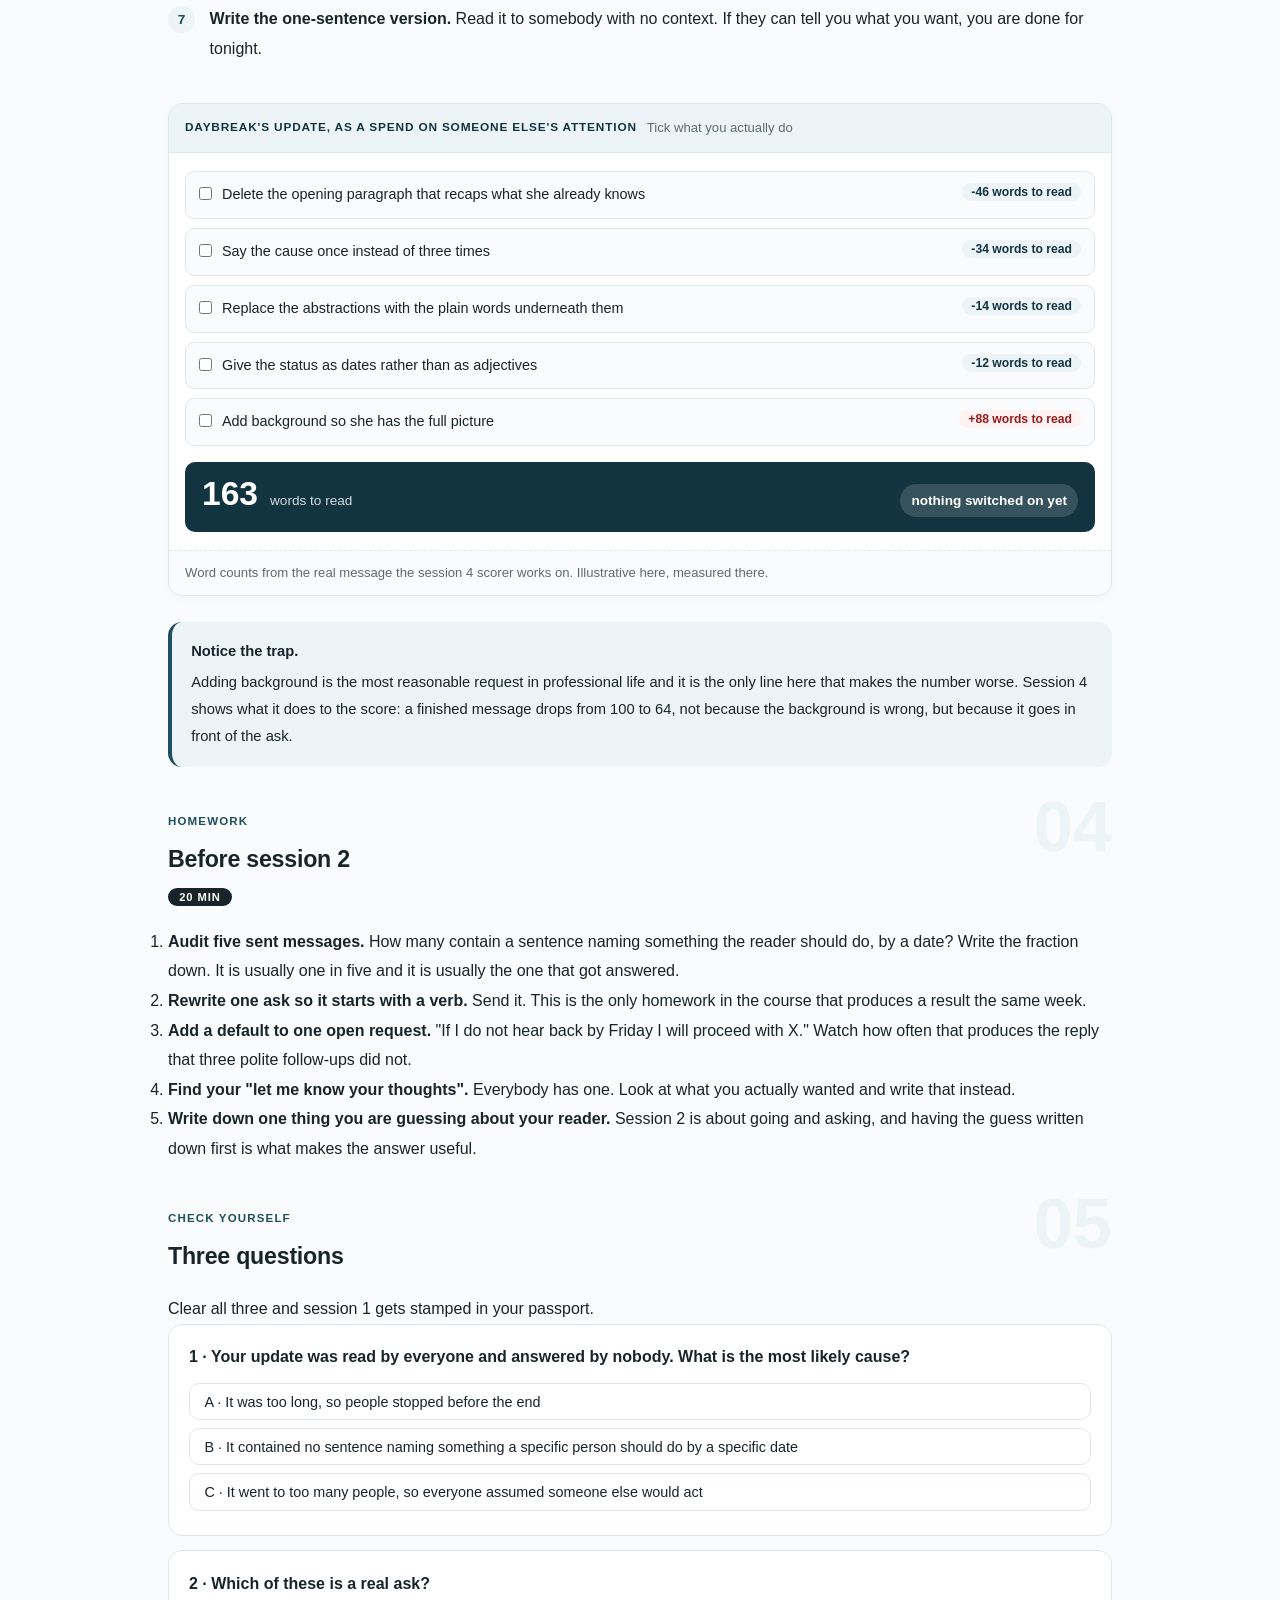
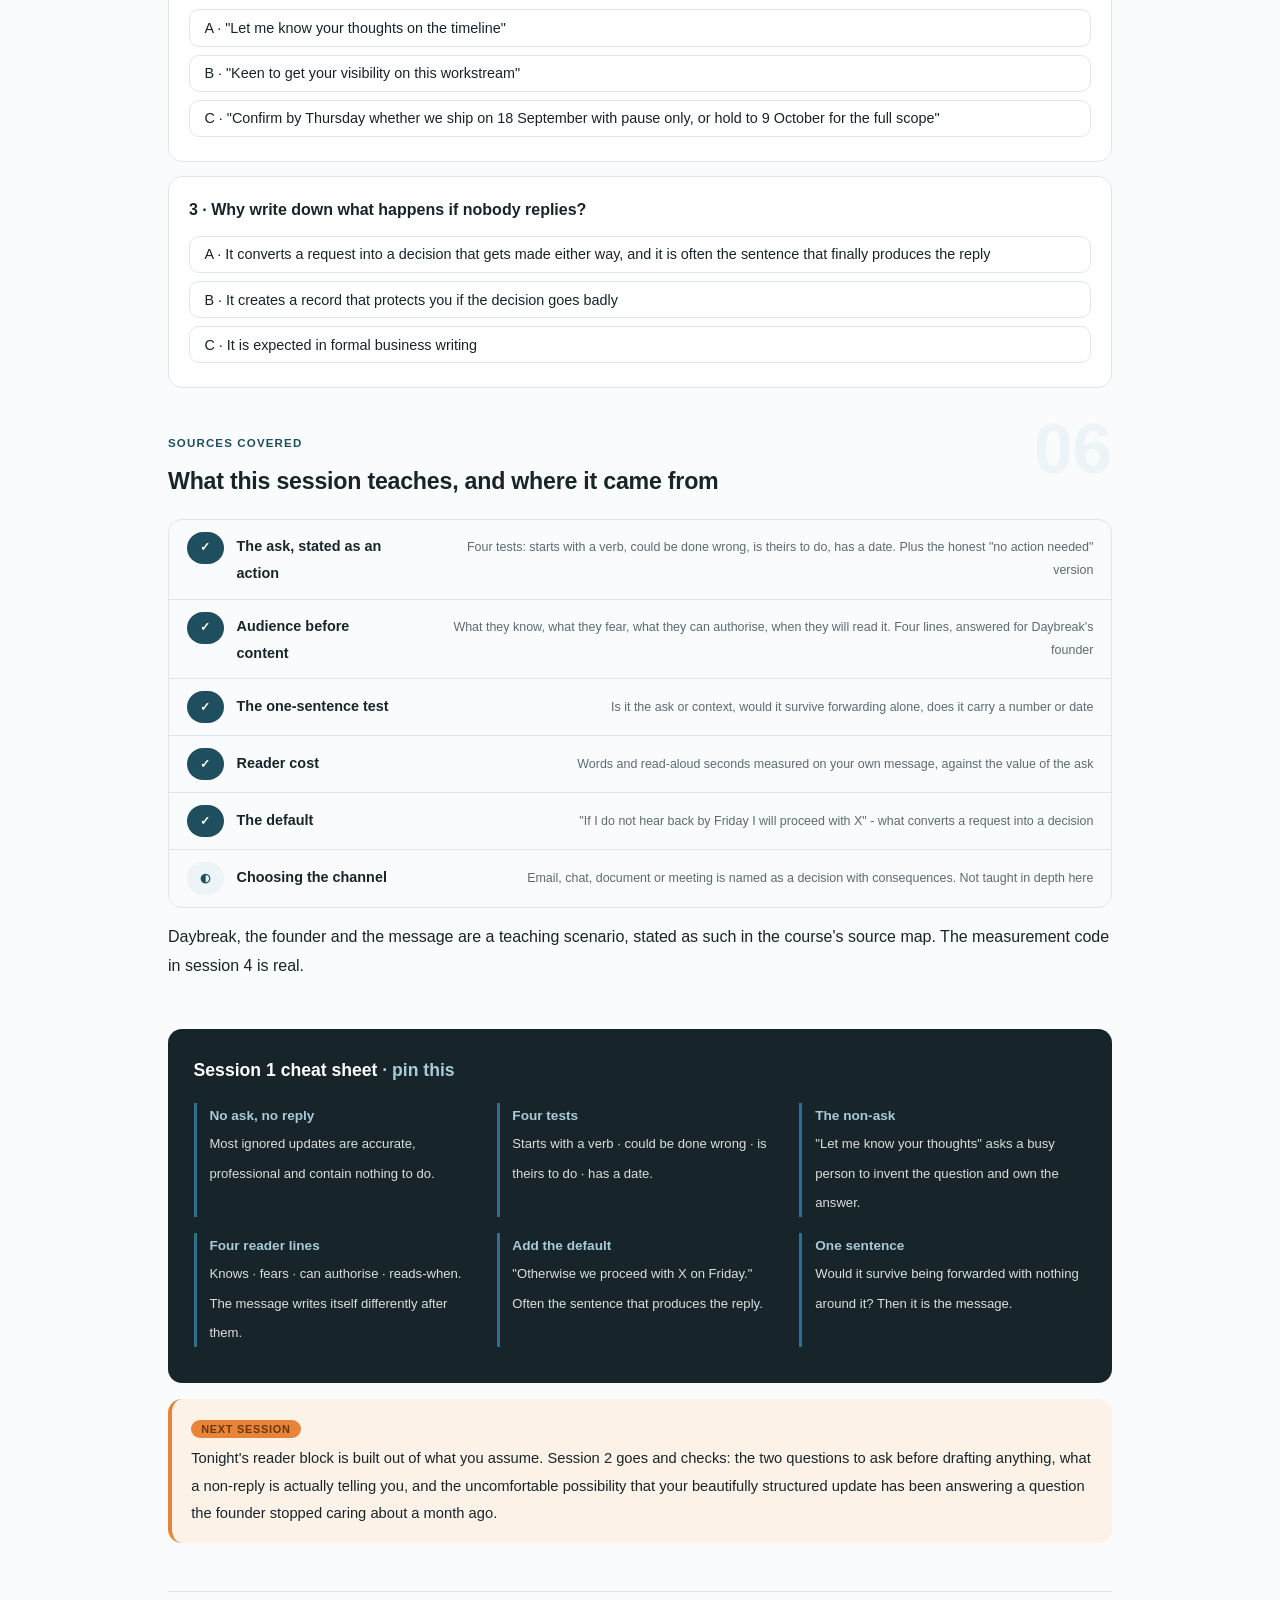
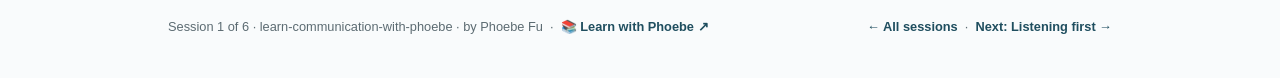
==== commit 5b8f0265: "Layout: code boxes stack under step text; toolbar is one row Shared-template defect, live estate-wid" ====
--- a/courses/01-the-ask.html
+++ b/courses/01-the-ask.html
@@ -19,7 +19,7 @@
 <meta name="twitter:image" content="https://phoebefu6.github.io/learn-communication-with-phoebe/assets/og-cover.png">
 <!-- social:end -->
 <title>Session 1 · The ask - learn communication with phoebe</title>
-<link rel="stylesheet" href="../assets/style.css?v=3">
+<link rel="stylesheet" href="../assets/style.css?v=5">
 </head>
 <body>
 
--- a/assets/style.css
+++ b/assets/style.css
@@ -113,8 +113,9 @@
   border-bottom: 1px solid var(--hairline);
   padding: .55rem 0;
 }
-.toolbar .wrap { display: flex; align-items: center; gap: .6rem; }
-.toolbar .crumb { font-size: .8rem; color: var(--muted); font-weight: 600; margin-right: auto; }
+.toolbar .wrap { display: flex; align-items: center; gap: .5rem; flex-wrap: nowrap; }
+.toolbar .crumb { font-size: .8rem; color: var(--muted); font-weight: 600; margin-right: auto; min-width: 0; white-space: nowrap; overflow: hidden; text-overflow: ellipsis; }
+.toolbar .btn { white-space: nowrap; flex: none; padding: .38rem .8rem; font-size: .78rem; line-height: 1.2; }
 .toolbar .crumb a { color: var(--indigo); text-decoration: none; }
 .btn {
   border: 1px solid var(--hairline);
@@ -314,11 +315,15 @@
 /* ---------- demo steps ---------- */
 .steps { counter-reset: step; margin: .6rem 0 1rem; }
 .step {
-  display: flex;
-  gap: .9rem;
+  display: grid;
+  grid-template-columns: max-content minmax(0, 1fr);
+  column-gap: .9rem;
+  row-gap: .2rem;
   padding: .85rem 0;
   border-bottom: .5px solid var(--hairline);
 }
+.step > * { grid-column: 2; min-width: 0; }
+.step > .prompt-box { margin: .8rem 0 .4rem; }
 .step:last-child { border-bottom: none; }
 .step::before {
   counter-increment: step;
@@ -822,7 +827,10 @@
   /* 44px tap targets */
   details.card summary { min-height: 44px; }
   .qopt { min-height: 44px; display: flex; align-items: center; padding: .7rem .9rem; }
-  .toolbar .btn, .pagefoot a { min-height: 44px; display: inline-flex; align-items: center; }
+  .toolbar .btn, .pagefoot a { min-height: 44px; display: inline-flex; align-items: center; justify-content: center; }
+  .toolbar .crumb, .toolbar #zoom-toggle { display: none; }
+  .toolbar .btn { flex: 1 1 0; padding: .3rem .4rem; font-size: .72rem; }
+  table.clean { display: block; overflow-x: auto; -webkit-overflow-scrolling: touch; }
 }
 
 @media (max-width: 640px) {
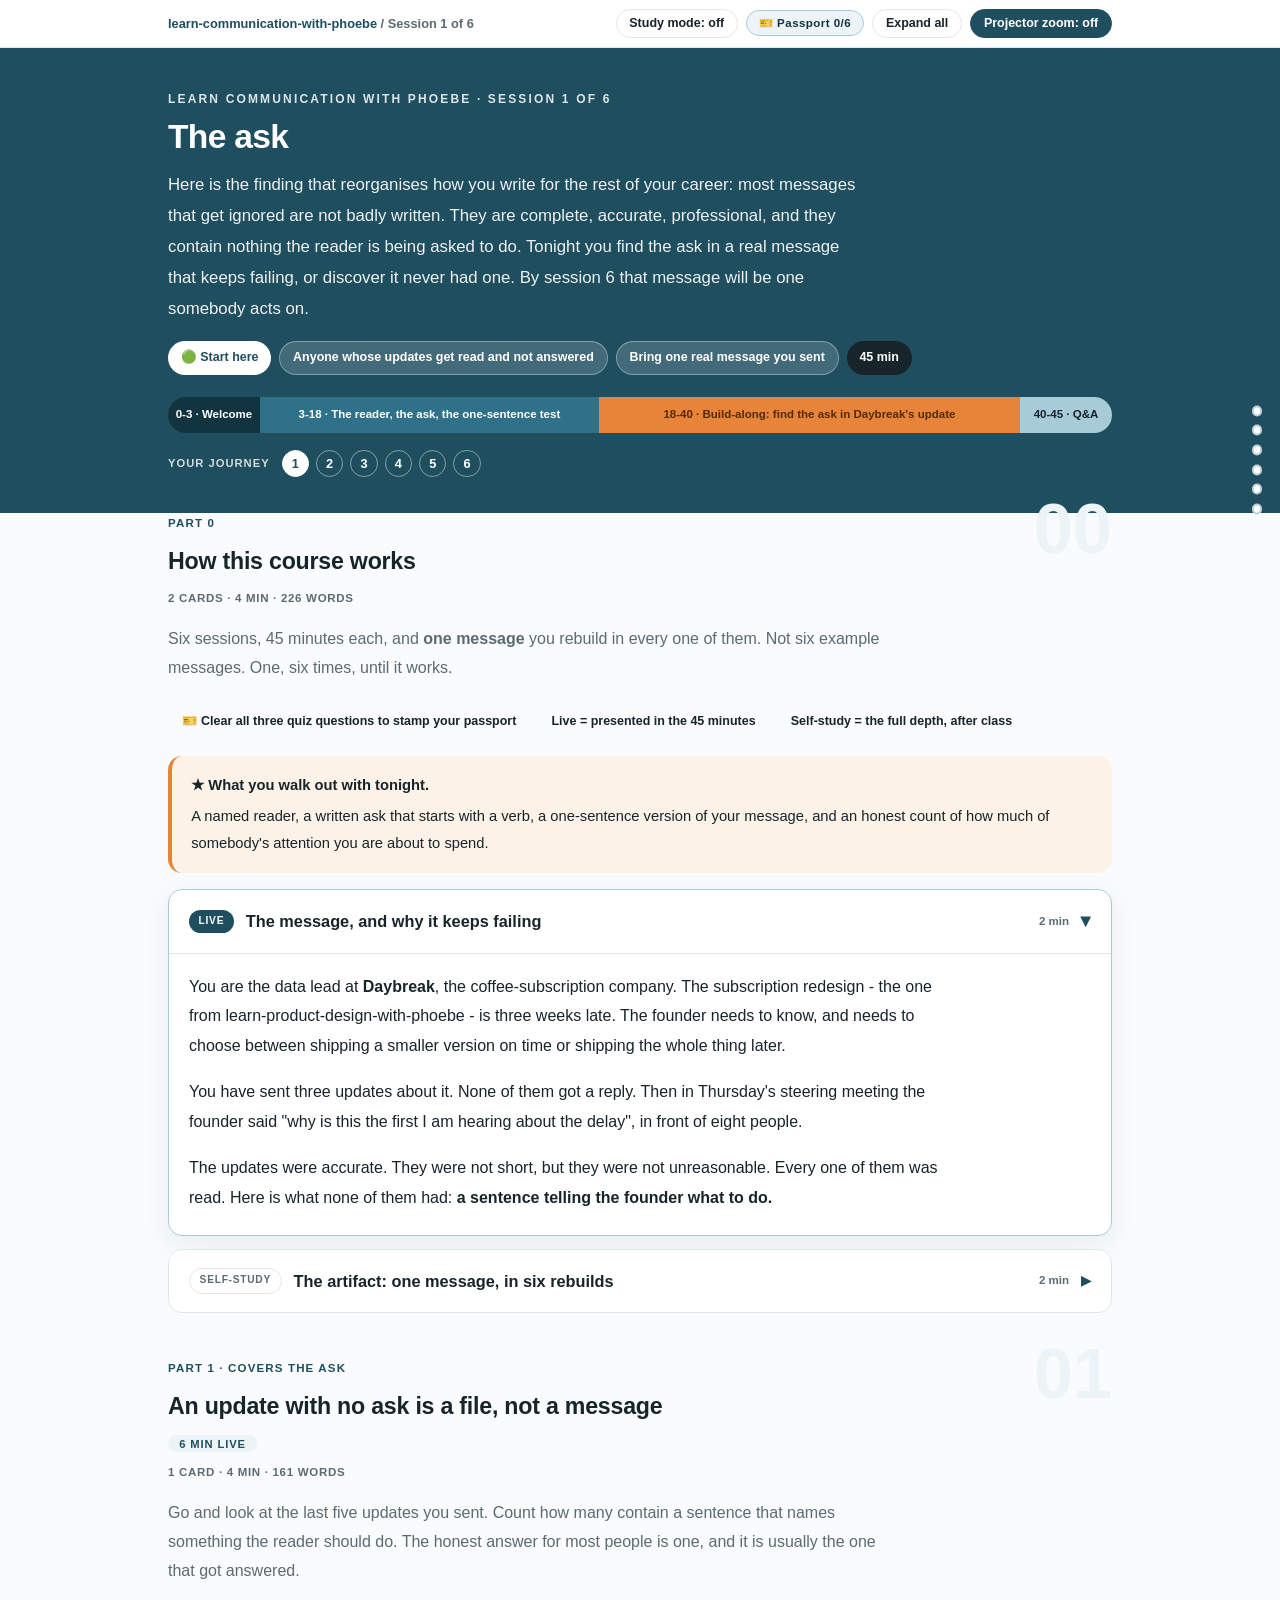
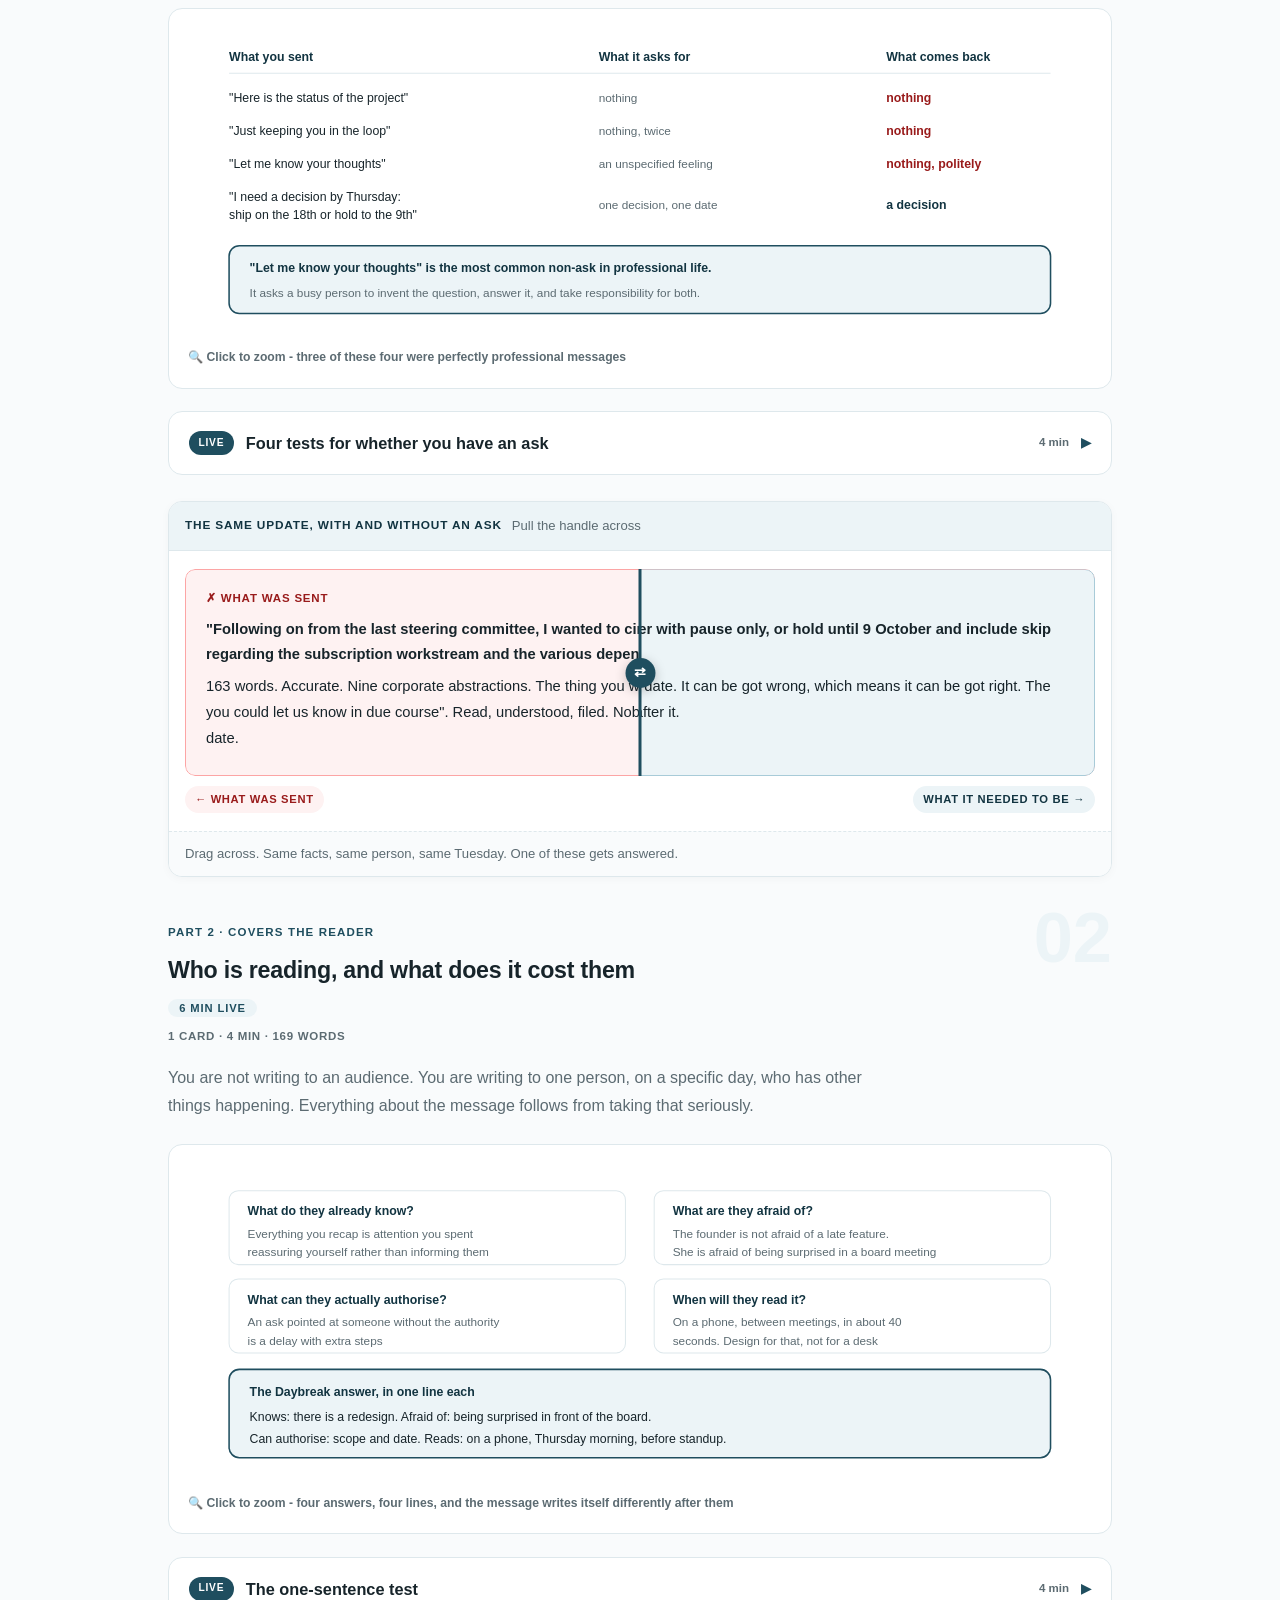
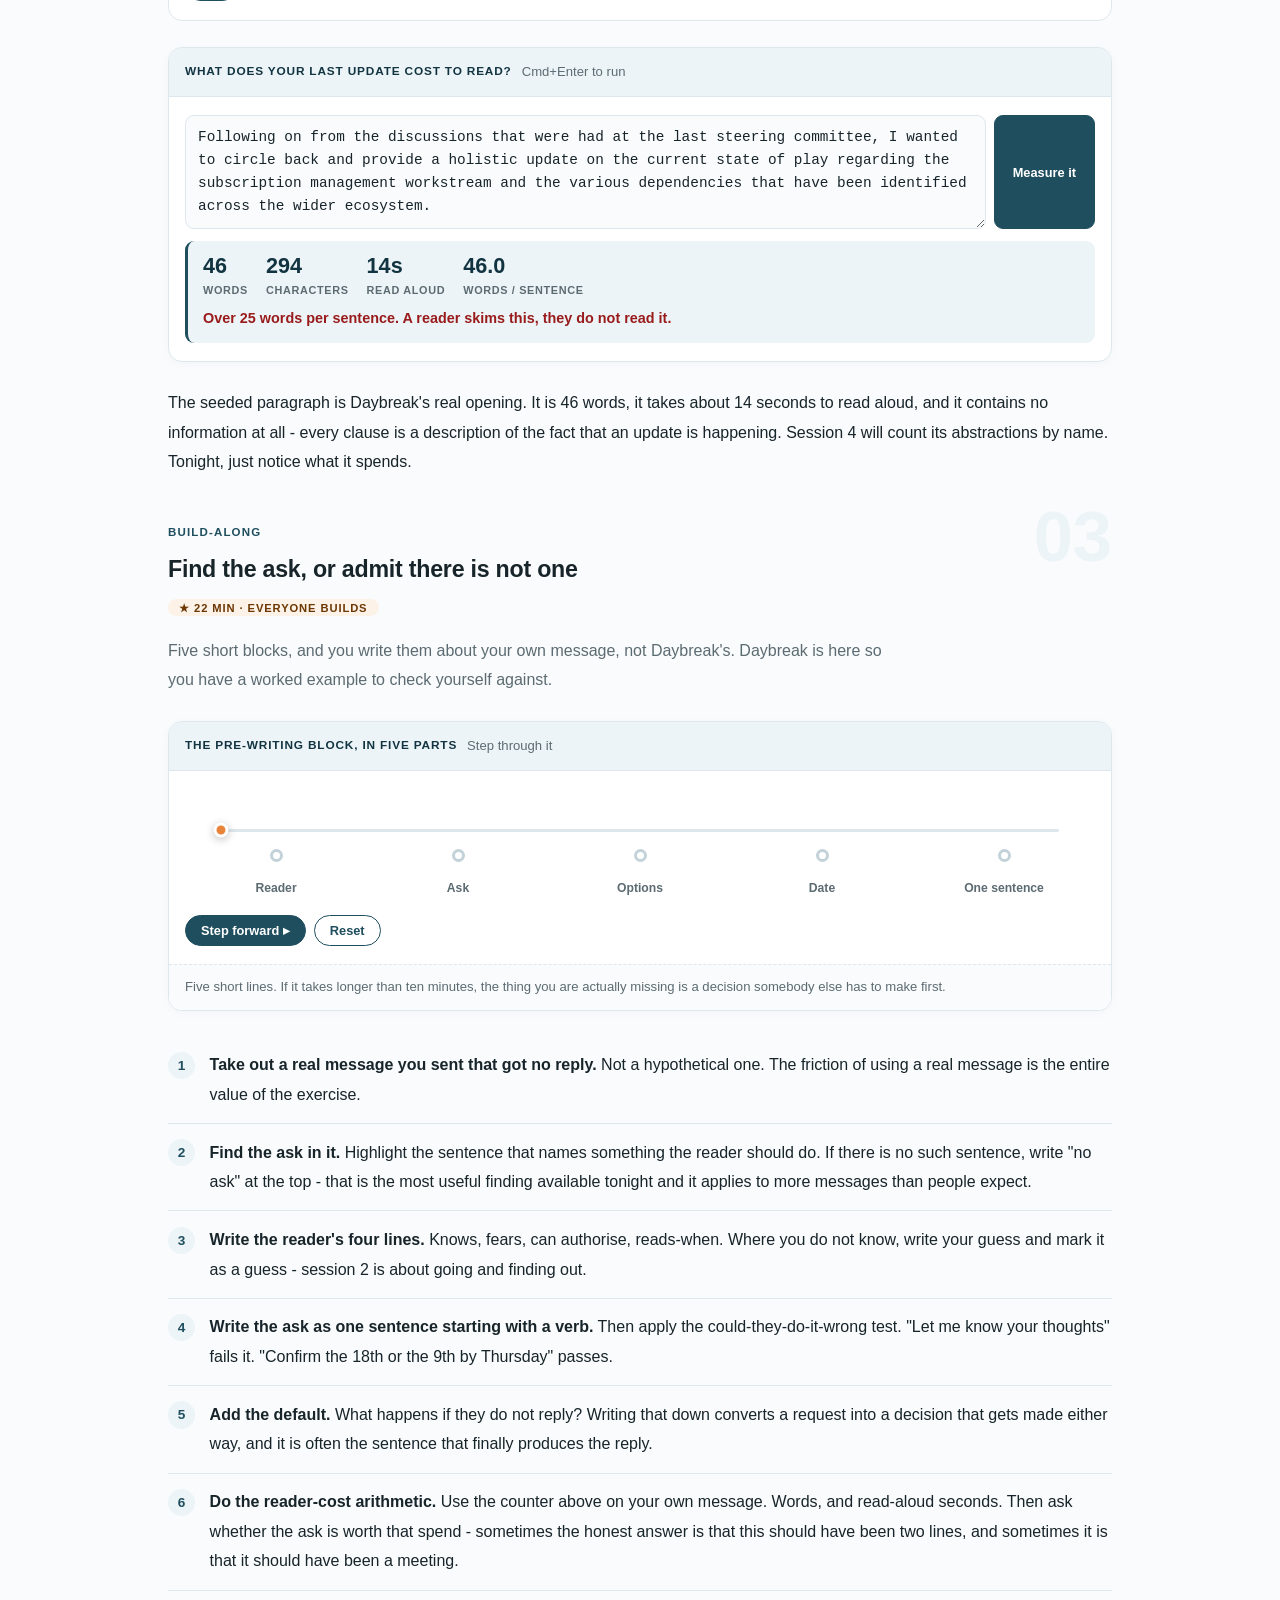
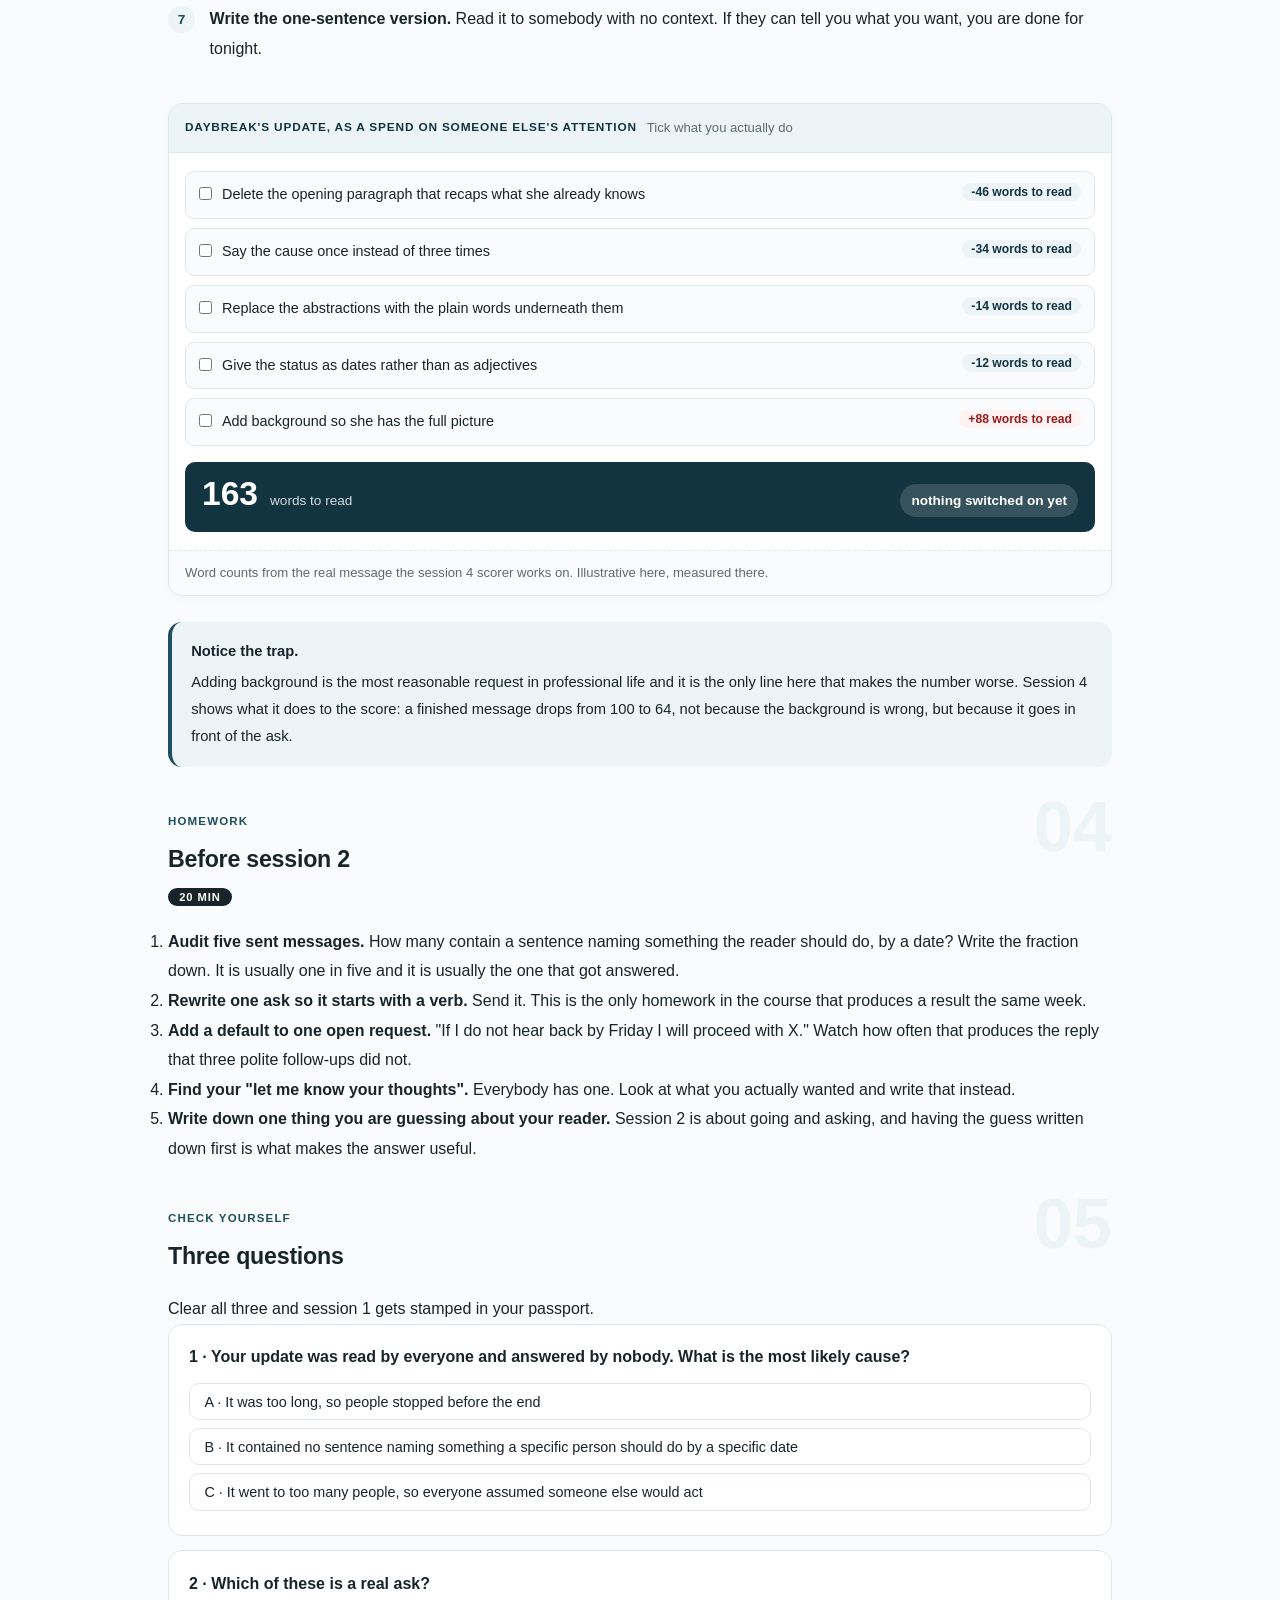
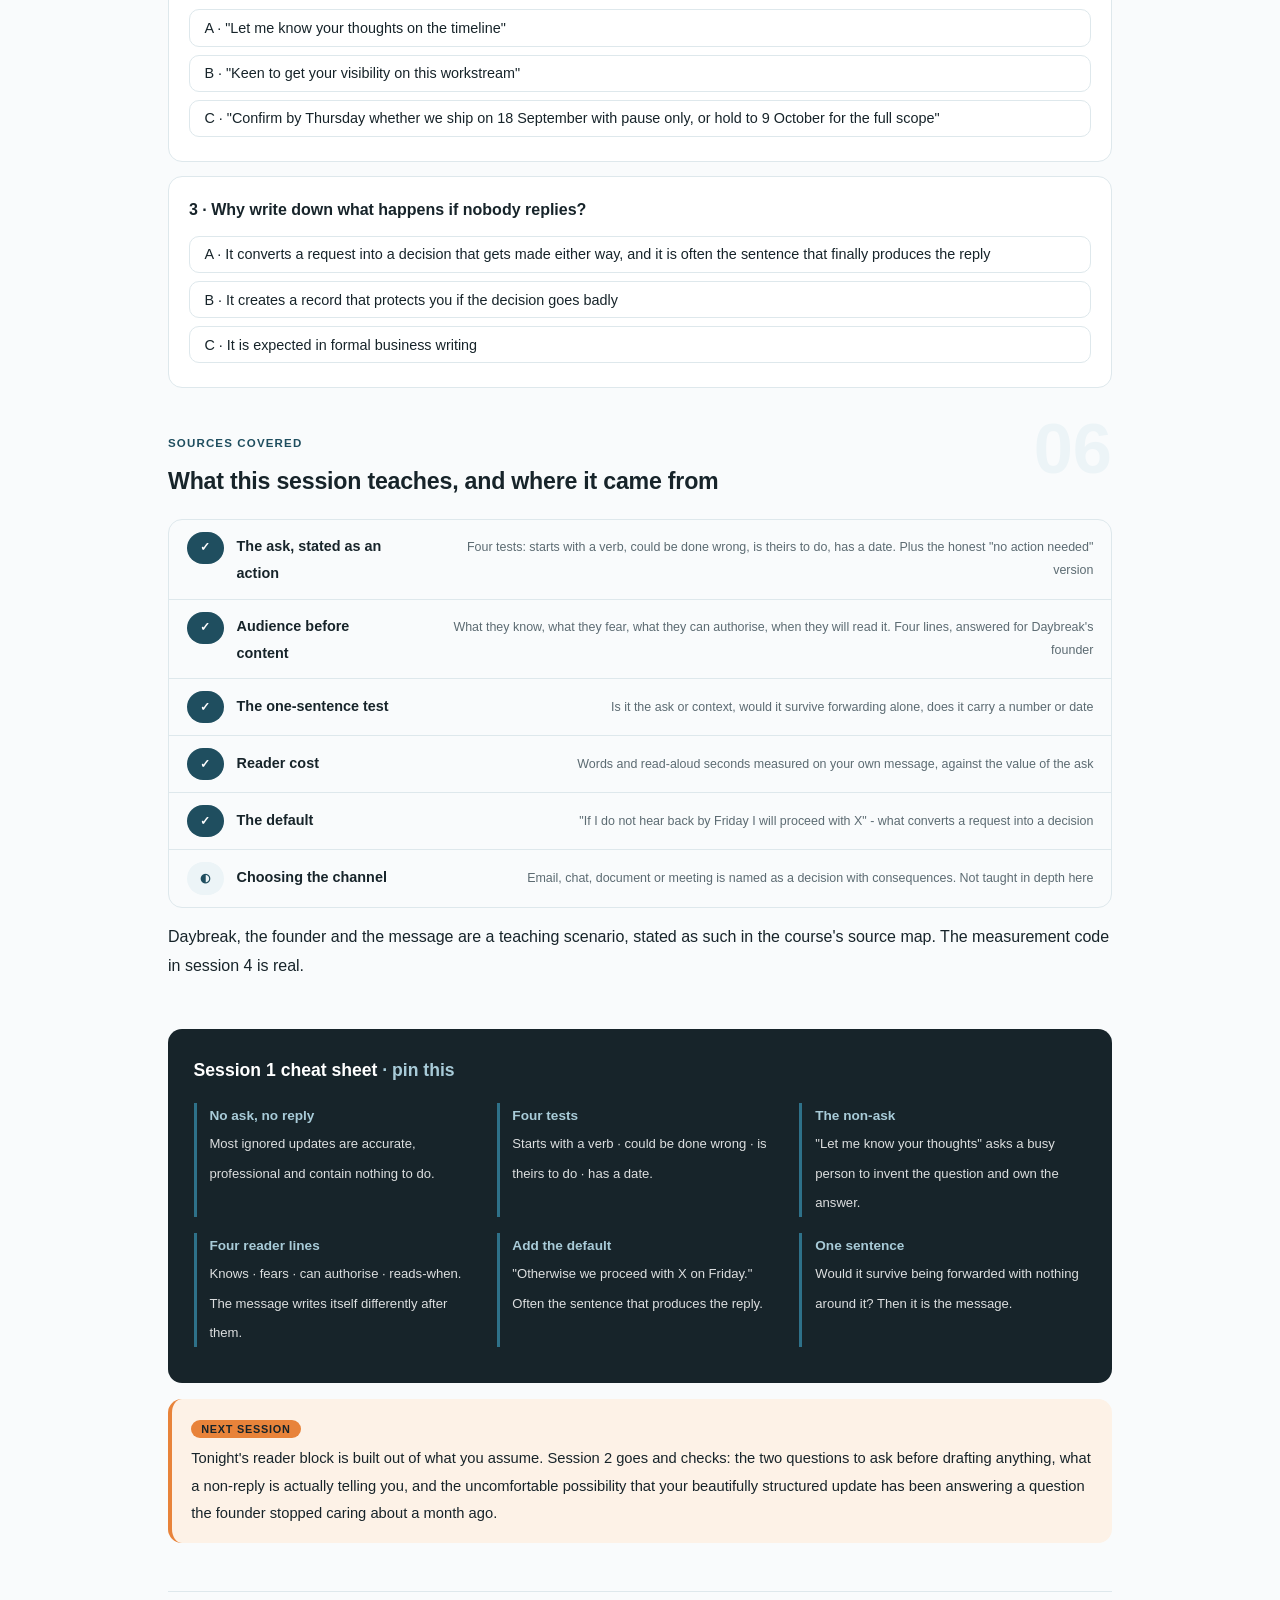
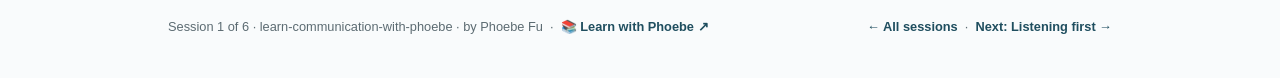
==== commit 96732714: "Fix unreadable pills and labels: the course's own ink on the amber fill The "Real world" pill, build" ====
--- a/courses/01-the-ask.html
+++ b/courses/01-the-ask.html
@@ -19,7 +19,7 @@
 <meta name="twitter:image" content="https://phoebefu6.github.io/learn-communication-with-phoebe/assets/og-cover.png">
 <!-- social:end -->
 <title>Session 1 · The ask - learn communication with phoebe</title>
-<link rel="stylesheet" href="../assets/style.css?v=5">
+<link rel="stylesheet" href="../assets/style.css?v=6">
 </head>
 <body>
 
--- a/assets/style.css
+++ b/assets/style.css
@@ -235,7 +235,7 @@
 .pill.solid { background: var(--indigo); color: #fff; }
 .pill.light { background: var(--indigo-50); color: var(--indigo); }
 .pill.inkpill { background: var(--ink); color: #fff; }
-.pill.amber, .pill.peach { background: var(--amber); color: var(--amber-ink); }
+.pill.amber, .pill.peach { background: var(--amber); color: var(--ink); }
 .pill.bare { color: var(--faint); }
 
 /* ---------- 4D grid ---------- */
@@ -293,7 +293,7 @@
   padding: .15rem .7rem;
 }
 .prompt-box.bad .label { background: var(--faint); color: var(--ink); }
-.prompt-box.good .label { background: var(--amber); color: var(--amber-ink); }
+.prompt-box.good .label { background: var(--amber); color: var(--ink); }
 .copy-btn {
   position: absolute;
   top: .7rem;
@@ -310,7 +310,7 @@
   transition: background .15s ease;
 }
 .copy-btn:hover { background: rgba(255,255,255,.22); }
-.copy-btn.copied { background: var(--amber); border-color: var(--amber); color: var(--amber-ink); }
+.copy-btn.copied { background: var(--amber); border-color: var(--amber); color: var(--ink); }
 
 /* ---------- demo steps ---------- */
 .steps { counter-reset: step; margin: .6rem 0 1rem; }
@@ -362,7 +362,7 @@
 .callout.example .ex-pill {
   display: inline-block;
   background: var(--amber);
-  color: var(--amber-ink);
+  color: var(--ink);
   border-radius: 999px;
   padding: .15rem .7rem;
   font-size: .68rem;
@@ -704,7 +704,7 @@
   font-family: inherit; transition: all .14s ease; white-space: nowrap;
 }
 .sql-btn:hover { background: rgba(255,255,255,.2); }
-.sql-btn.sql-run { background: var(--amber); color: var(--amber-ink); border-color: var(--amber); }
+.sql-btn.sql-run { background: var(--amber); color: var(--ink); border-color: var(--amber); }
 .sql-btn.sql-run:hover { filter: brightness(1.05); }
 .sql-label {
   display: block;
@@ -958,7 +958,7 @@
   z-index: 2;
 }
 .hs-pin:hover { transform: translate(-50%, -50%) scale(1.18); }
-.hs-pin.on { background: var(--amber); color: var(--amber-ink); }
+.hs-pin.on { background: var(--amber); color: var(--ink); }
 .hs-pin::before {
   content: ""; position: absolute; inset: -7px; border-radius: 999px;
   border: 2px solid var(--indigo); opacity: 0;
@@ -1104,7 +1104,7 @@
   padding: 4px 11px; border-radius: 999px;
   background: rgba(255,255,255,.15);
 }
-.stakes-read .sk-delta.good { background: var(--amber); color: var(--amber-ink); }
+.stakes-read .sk-delta.good { background: var(--amber); color: var(--ink); }
 .stakes-read .sk-delta.bad { background: #FCA5A5; color: #7f1d1d; }
 
 /* --- 6. scorecard: halfway self-grade ------------------ */
@@ -1140,7 +1140,7 @@
   background: var(--indigo-50); color: var(--indigo-deep);
   border: 1px solid var(--indigo-soft); cursor: default;
 }
-.pp-pill.full { background: var(--amber); color: var(--amber-ink); border-color: var(--amber); }
+.pp-pill.full { background: var(--amber); color: var(--ink); border-color: var(--amber); }
 .pp-strip { display: flex; gap: 10px; flex-wrap: wrap; margin: 18px 0 6px; }
 .pp-stamp {
   display: flex; flex-direction: column; align-items: center; gap: 6px;
@@ -1167,7 +1167,7 @@
   display: inline-block; margin-bottom: 7px;
   font: 800 0.68rem Inter, sans-serif; letter-spacing: .07em;
   text-transform: uppercase; padding: 3px 10px; border-radius: 999px;
-  background: var(--amber); color: var(--amber-ink);
+  background: var(--amber); color: var(--ink);
 }
 
 /* --- mobile floor (desktop is the product) ------------- */
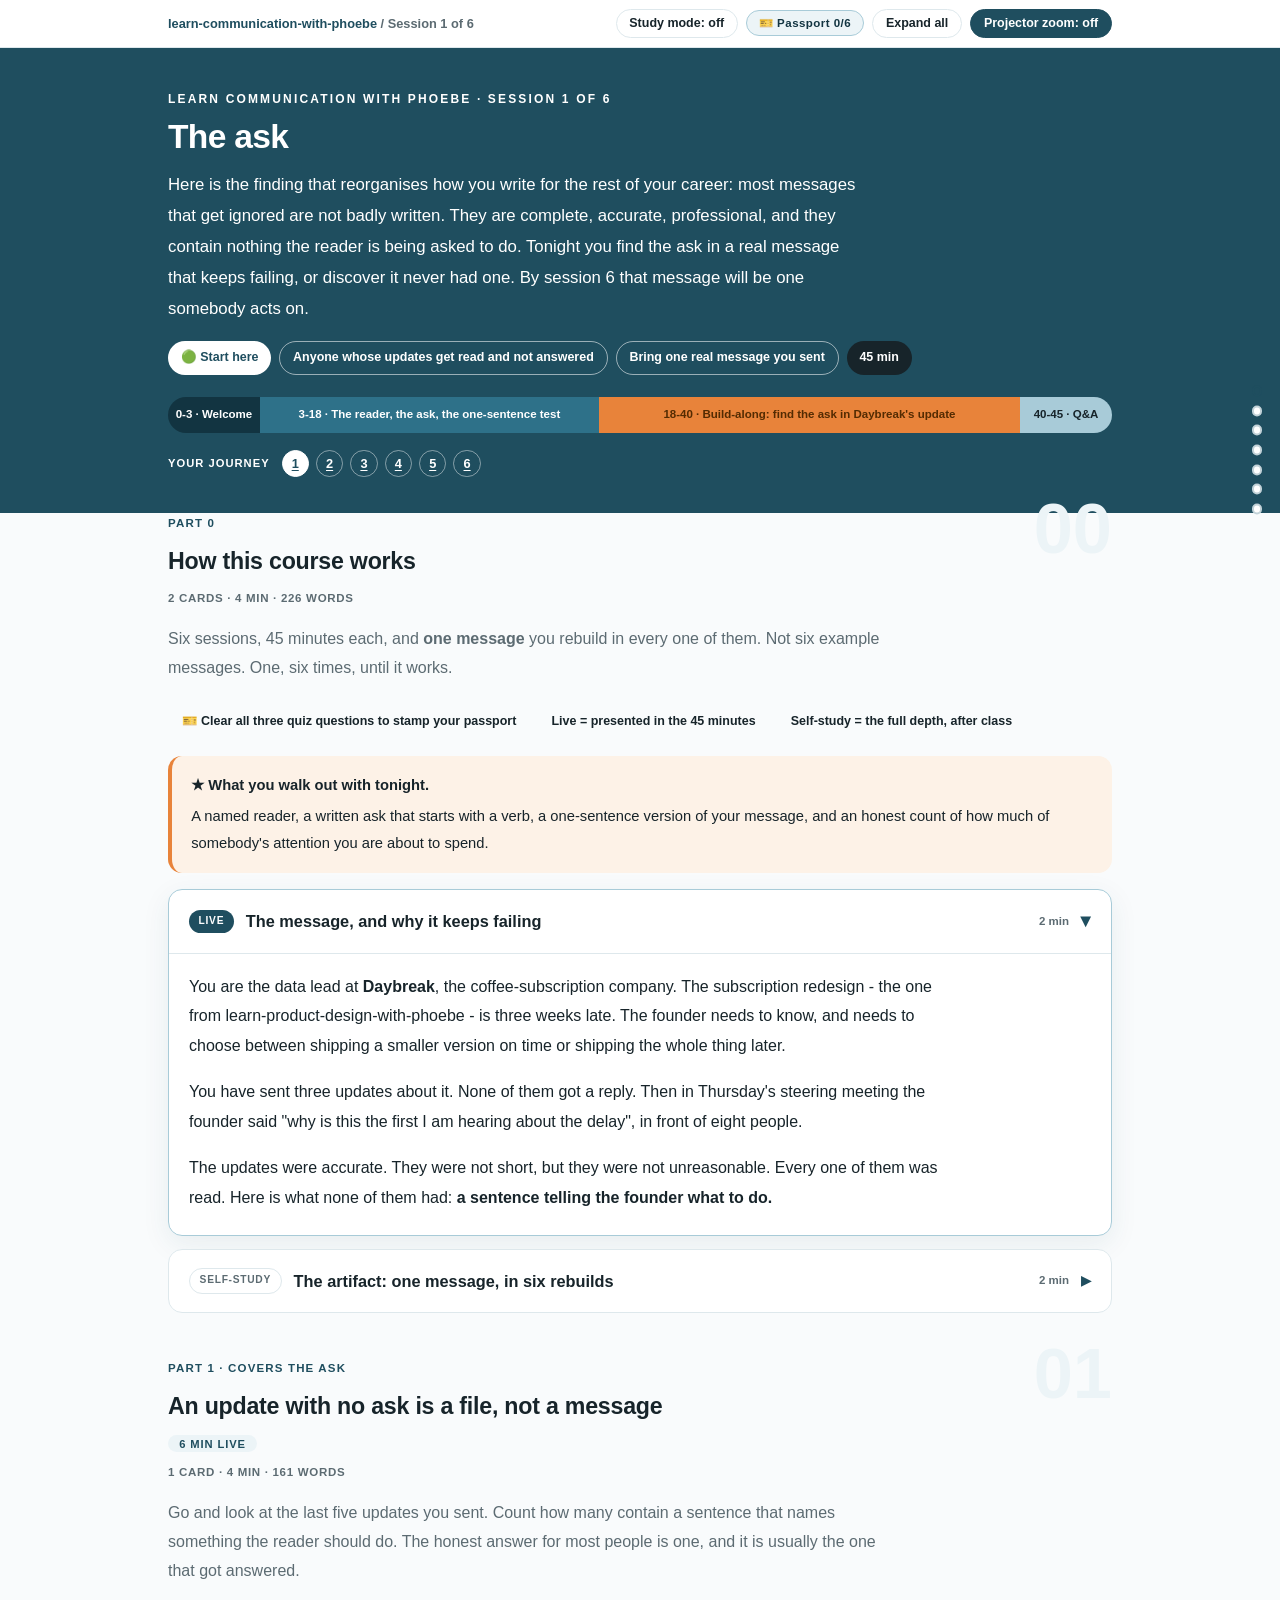
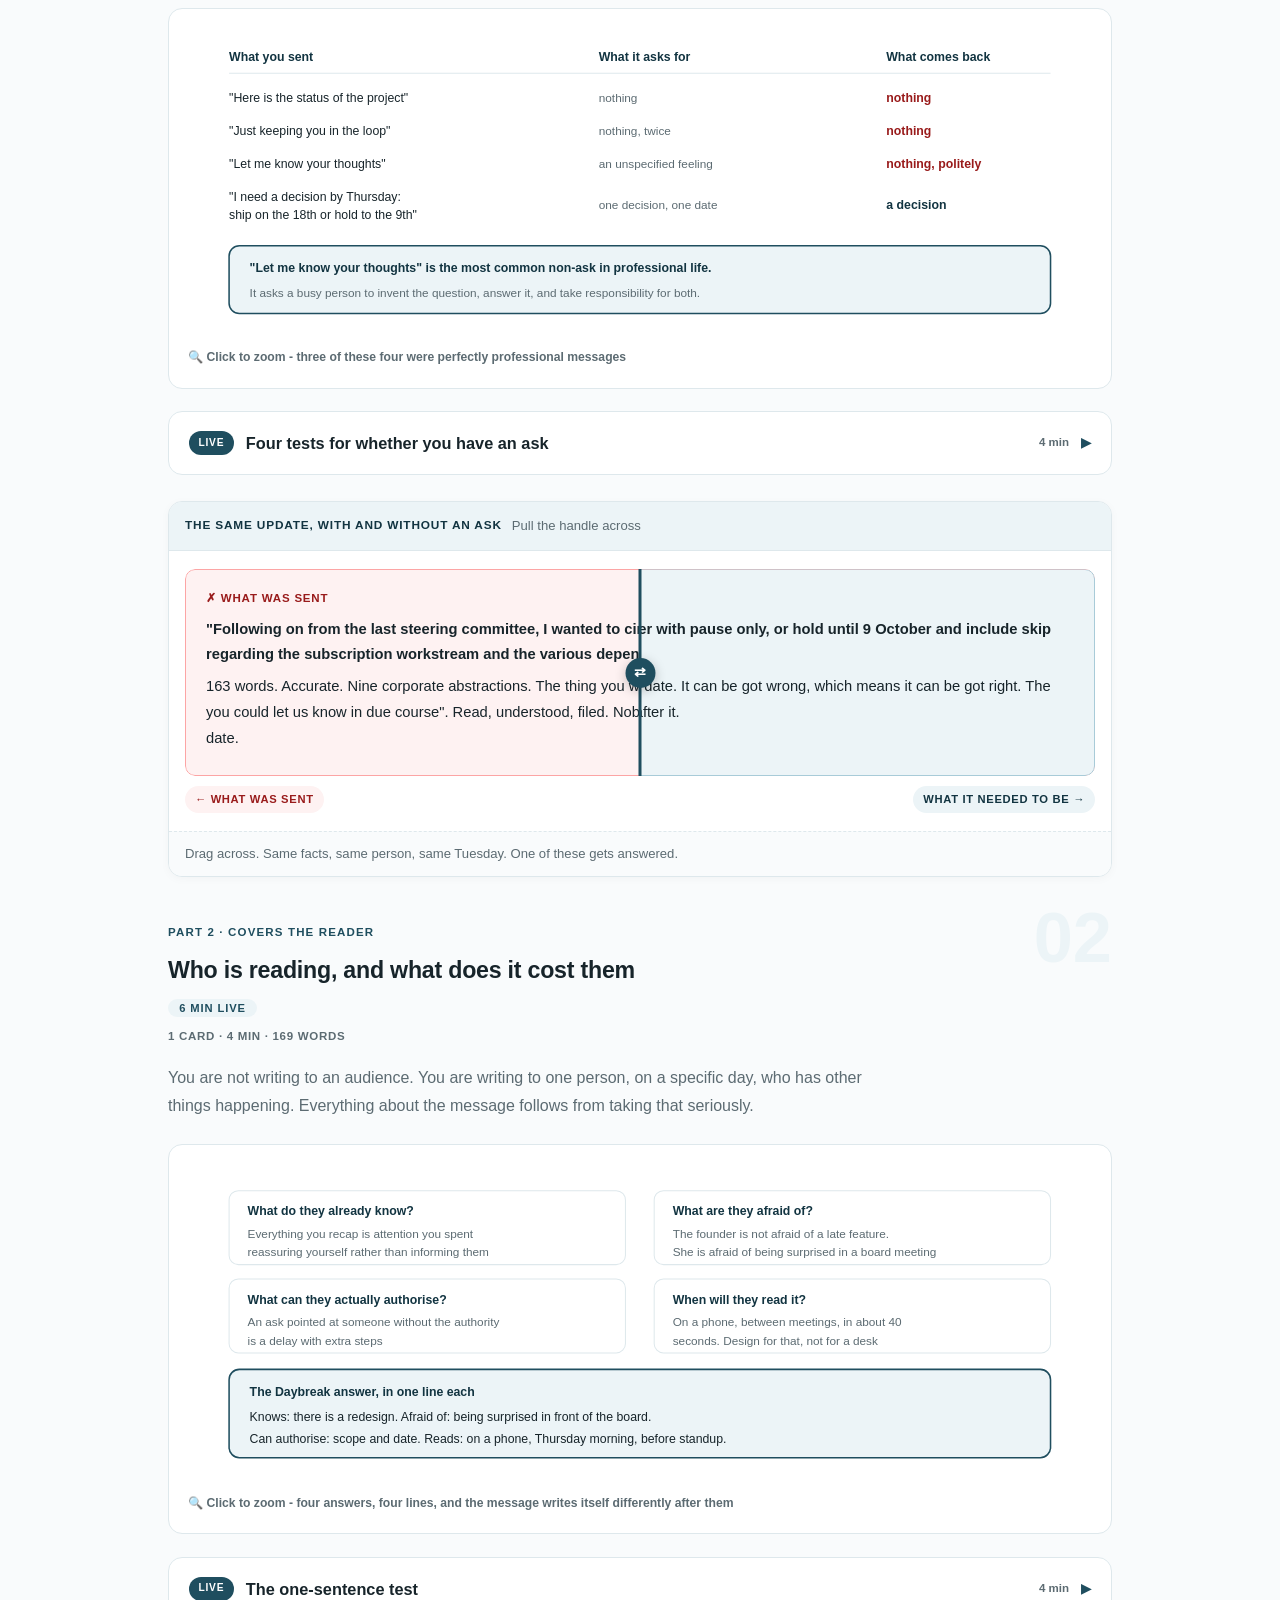
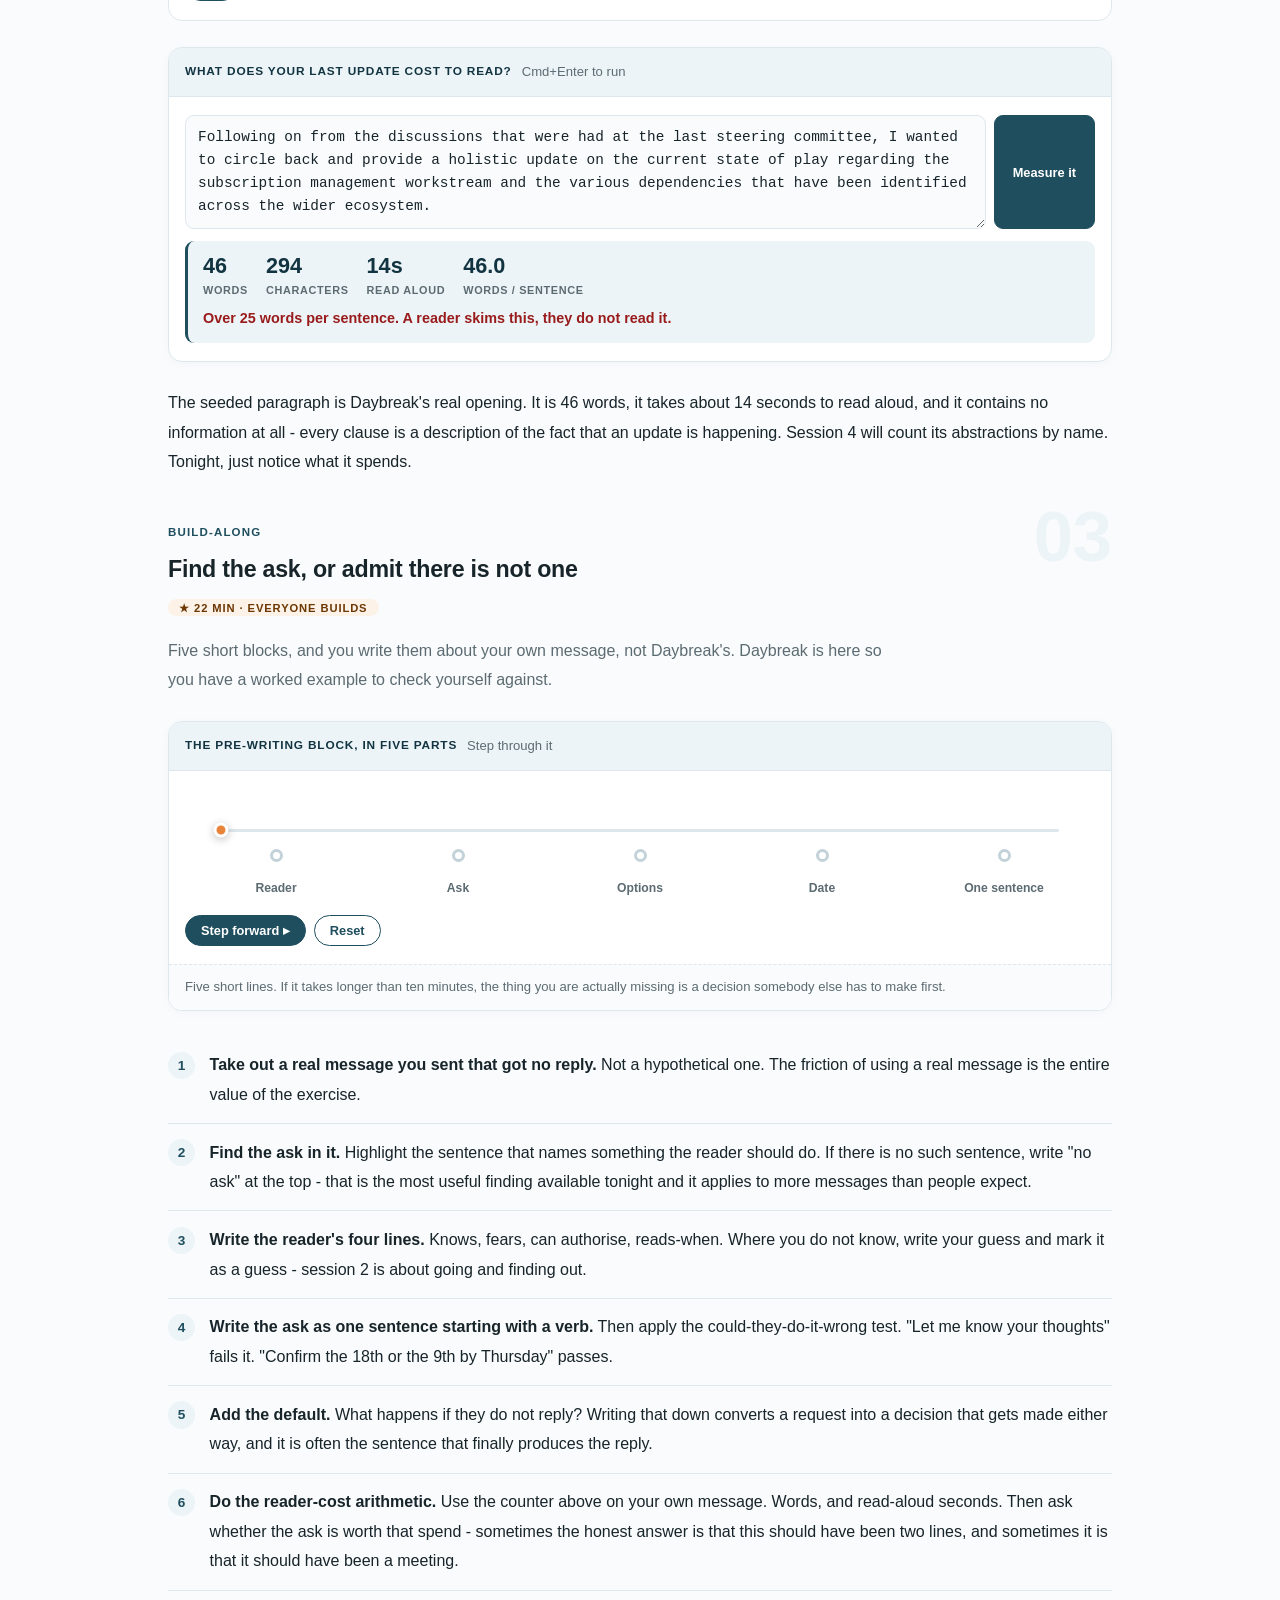
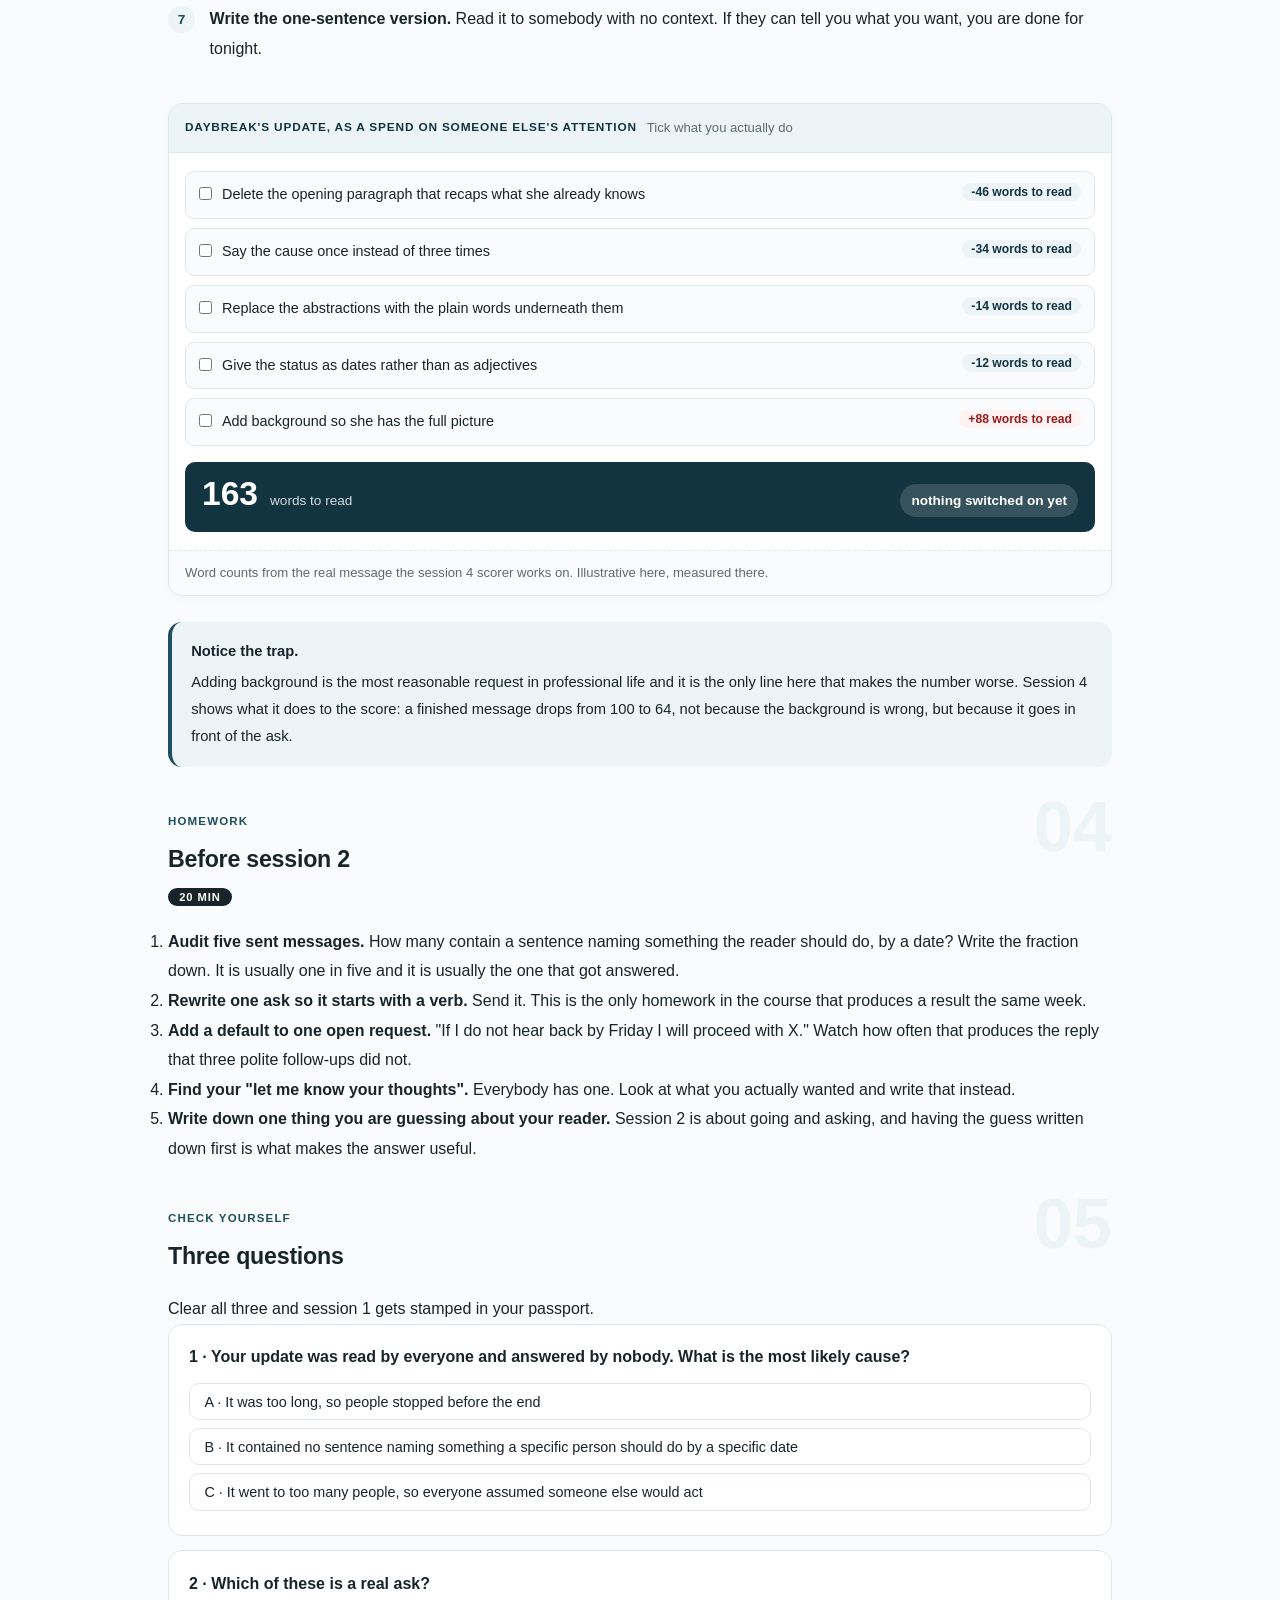
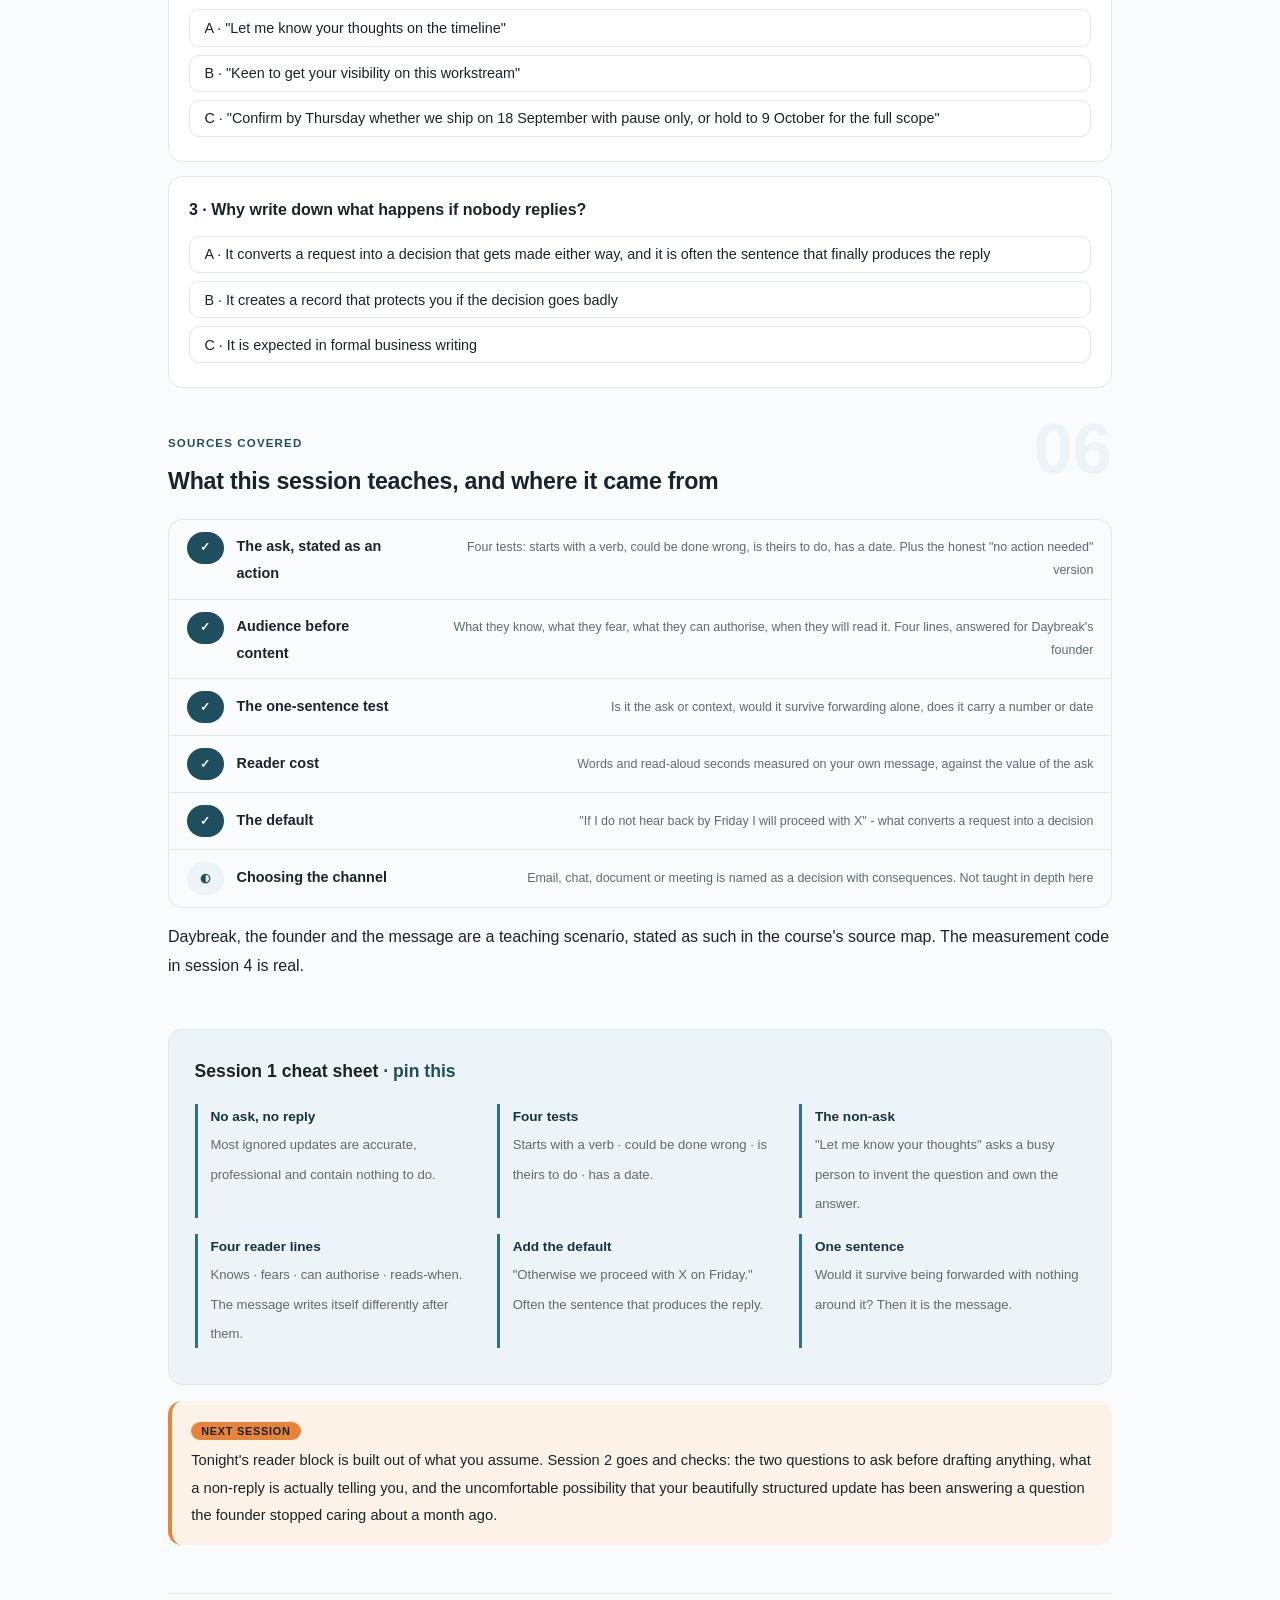
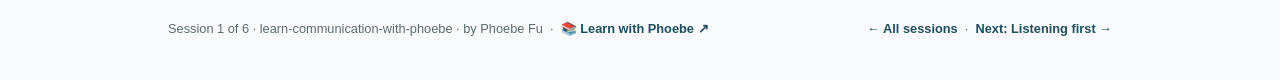
==== commit 4f784ccc: "Light surfaces everywhere: lightbox, cheat panel, code boxes; contrast and phone-width fixes Every d" ====
--- a/courses/01-the-ask.html
+++ b/courses/01-the-ask.html
@@ -19,7 +19,7 @@
 <meta name="twitter:image" content="https://phoebefu6.github.io/learn-communication-with-phoebe/assets/og-cover.png">
 <!-- social:end -->
 <title>Session 1 · The ask - learn communication with phoebe</title>
-<link rel="stylesheet" href="../assets/style.css?v=6">
+<link rel="stylesheet" href="../assets/style.css?v=22">
 </head>
 <body>
 
@@ -369,6 +369,6 @@
 
 </main>
 
-<script src="../assets/app.js?v=3"></script>
+<script src="../assets/app.js?v=22"></script>
 </body>
 </html>
--- a/assets/style.css
+++ b/assets/style.css
@@ -16,8 +16,8 @@
   --amber-ink: #6B3703;
   --amber-50: #FDF2E7;
   --paper: #F9FBFC;
-  --code-bg: #10222A;
-  --code-ink: #DCE9EE;
+  --code-bg: #ECF4F7;
+  --code-ink: #17242A;
   --radius: 14px;
 }
 
@@ -47,7 +47,7 @@
   font-size: .75rem;
   letter-spacing: .18em;
   text-transform: uppercase;
-  opacity: .85;
+  opacity: 1;
   font-weight: 600;
 }
 .masthead h1 {
@@ -58,7 +58,7 @@
   letter-spacing: -.02em;
 }
 .masthead h1 .accent { color: inherit; }
-.masthead .sub { font-size: 1.05rem; opacity: .92; max-width: 44rem; }
+.masthead .sub { font-size: 1.05rem; opacity: 1; max-width: 44rem; }
 
 .chip-row { display: flex; flex-wrap: wrap; gap: .5rem; margin-top: 1.1rem; }
 .chip {
@@ -72,7 +72,7 @@
   white-space: nowrap;
 }
 .chip.level { background: #fff; color: var(--indigo); }
-.chip.audience { background: rgba(255,255,255,.16); color: #fff; border: 1px solid rgba(255,255,255,.35); }
+.chip.audience { background: rgba(255,255,255,.08); color: #fff; border: 1px solid rgba(255,255,255,.35); }
 .chip.time { background: var(--ink); color: #fff; font-variant-numeric: tabular-nums; }
 
 
@@ -236,7 +236,7 @@
 .pill.light { background: var(--indigo-50); color: var(--indigo); }
 .pill.inkpill { background: var(--ink); color: #fff; }
 .pill.amber, .pill.peach { background: var(--amber); color: var(--ink); }
-.pill.bare { color: var(--faint); }
+.pill.bare { color: var(--muted); }
 
 /* ---------- 4D grid ---------- */
 .grid-2 { display: grid; grid-template-columns: repeat(auto-fit, minmax(15rem, 1fr)); gap: .8rem; margin: .5rem 0 1rem; }
@@ -265,10 +265,11 @@
 table.clean td:first-child { font-weight: 600; }
 
 /* ---------- prompt boxes ---------- */
-.prompt-box {
+.prompt-box{
   position: relative;
-  background: var(--code-bg);
-  color: var(--code-ink);
+  background: #ECF4F7;
+  border: 1px solid #DEE8EC;
+  color: #17242A;
   border-radius: var(--radius);
   padding: 1.1rem 1.2rem;
   margin: 1rem 0 1.2rem;
@@ -278,12 +279,12 @@
   white-space: pre-wrap;
   word-break: break-word;
 }
-.prompt-box .label {
+.prompt-box .label{
   position: absolute;
   top: -0.7rem;
   left: 1rem;
-  background: var(--indigo);
-  color: #fff;
+  background: #1F4E5F;
+  color: #FFFFFF;
   font-family: "Inter", -apple-system, sans-serif;
   font-size: .68rem;
   font-weight: 700;
@@ -294,13 +295,13 @@
 }
 .prompt-box.bad .label { background: var(--faint); color: var(--ink); }
 .prompt-box.good .label { background: var(--amber); color: var(--ink); }
-.copy-btn {
+.copy-btn{
   position: absolute;
   top: .7rem;
   right: .7rem;
-  background: rgba(255,255,255,.1);
-  border: 1px solid rgba(255,255,255,.25);
-  color: #fff;
+  background: #FFFFFF;
+  border: 1px solid #DEE8EC;
+  color: #17242A;
   border-radius: 999px;
   padding: .25rem .8rem;
   font-size: .72rem;
@@ -309,7 +310,7 @@
   font-family: "Inter", -apple-system, sans-serif;
   transition: background .15s ease;
 }
-.copy-btn:hover { background: rgba(255,255,255,.22); }
+.copy-btn:hover { background: #DEE8EC; }
 .copy-btn.copied { background: var(--amber); border-color: var(--amber); color: var(--ink); }
 
 /* ---------- demo steps ---------- */
@@ -399,11 +400,11 @@
   gap: .4rem;
 }
 
-.lightbox {
+.lightbox{
   position: fixed;
   inset: 0;
   z-index: 100;
-  background: rgba(23,36,42,.9);
+  background: rgba(249,251,252,.97);
   display: none;
   align-items: center;
   justify-content: center;
@@ -411,8 +412,10 @@
   cursor: zoom-out;
 }
 .lightbox.open { display: flex; }
-.lightbox .inner {
+.lightbox .inner{
   background: #fff;
+  border: 1px solid #DEE8EC;
+  box-shadow: 0 10px 40px rgba(23,36,42,.14);
   border-radius: var(--radius);
   padding: 2rem;
   max-width: 94vw;
@@ -420,13 +423,12 @@
   overflow: auto;
 }
 .lightbox .inner svg, .lightbox .inner img { width: min(88vw, 70rem); height: auto; }
-.lightbox .close-hint {
+.lightbox .close-hint{
   position: fixed;
   top: 1rem; right: 1.4rem;
-  color: #fff;
+  color: #17242A;
   font-size: .8rem;
   font-weight: 600;
-  opacity: .8;
 }
 
 /* ---------- courses covered ---------- */
@@ -445,19 +447,20 @@
 .covered-row .note { margin-left: auto; color: var(--muted); font-size: .78rem; text-align: right; }
 
 /* ---------- cheat sheet footer ---------- */
-.cheat {
-  background: var(--ink);
-  color: #fff;
+.cheat{
+  background: #ECF4F7;
+  border: 1px solid #DEE8EC;
+  color: #17242A;
   border-radius: var(--radius);
   padding: 1.6rem 1.6rem 1.3rem;
   margin-top: 3rem;
 }
 .cheat h3 { font-size: 1.1rem; margin-bottom: 1rem; }
-.cheat h3 span { color: var(--indigo-soft); }
+.cheat h3 span { color: #1F4E5F; }
 .cheat .grid-2 { gap: 1rem; }
 .cheat .cheat-item { border-left: 3px solid var(--indigo-mid); padding-left: .8rem; }
-.cheat .cheat-item b { display: block; font-size: .85rem; color: var(--indigo-soft); }
-.cheat .cheat-item span { font-size: .82rem; opacity: .85; }
+.cheat .cheat-item b { display: block; font-size: .85rem; color: #123441; }
+.cheat .cheat-item span { font-size: .82rem; color: #5C6B72; }
 
 footer.pagefoot {
   border-top: 1px solid var(--hairline);
@@ -552,7 +555,7 @@
   margin-top: 1.1rem;
   flex-wrap: wrap;
 }
-.journey .jlabel { font-size: .7rem; font-weight: 700; text-transform: uppercase; letter-spacing: .09em; opacity: .8; margin-right: .3rem; }
+.journey .jlabel { font-size: .7rem; font-weight: 700; text-transform: uppercase; letter-spacing: .09em; opacity: 1; margin-right: .3rem; }
 .journey a {
   width: 1.7rem; height: 1.7rem;
   border-radius: 999px;
@@ -1150,7 +1153,7 @@
   transition: all .18s ease;
 }
 .pp-stamp:hover { border-color: var(--indigo-soft); }
-.pp-stamp i { font-size: 1.3rem; font-style: normal; opacity: .35; }
+.pp-stamp i { font-size: 1.3rem; font-style: normal; opacity: 1; }
 .pp-stamp b { font: 800 0.7rem Inter, sans-serif; }
 .pp-stamp.got {
   border-style: solid; border-color: var(--indigo);
@@ -1181,3 +1184,30 @@
   .tick-stage span { font-size: 0.68rem; }
   .pp-stamp { width: 62px; }
 }
+
+/* layout-patch-3: phone-width overflow (2026-10-10) */
+.sql-bar { flex-wrap: wrap; }
+@media (max-width: 480px) {
+  .covered-row { flex-wrap: wrap; }
+  .covered-row .note { margin-left: 0; text-align: left; flex-basis: 100%; }
+  details.card summary { flex-wrap: wrap; }
+  details.card summary .mini { white-space: normal; }
+  .wk, .sqlbox, .prompt-box, pre { max-width: 100%; overflow-x: auto; }
+  .mono, code, strong, .note { overflow-wrap: anywhere; }
+  select, input[type=range], label { max-width: 100%; }
+  canvas, svg, img { max-width: 100%; height: auto; }
+  .tree-kids, .tree-node-wrap, .tree-node, .rb-night, .al-row, .gd-field, .tl-row, .sl-row { max-width: 100%; overflow-x: auto; }
+  .tl-cols, .sl-cols, .bb-cols, .ev-cols, [class$="-cols"] { grid-template-columns: 1fr !important; display: grid; }
+  .tl-cols > *, .sl-cols > *, [class$="-cols"] > * { min-width: 0; max-width: 100%; }
+  .mono { white-space: normal; }
+  .er-w, .bb-lab, .tl-lev, .sl-lev { max-width: 100%; white-space: normal; }
+}
+/* contrast-patch-2b */
+.cheat a { color: var(--indigo-deep, var(--ink)); }
+.chip.audience { background: transparent; border-color: rgba(255,255,255,.55); }
+.masthead a, .masthead .sub a { color: #fff; text-decoration: underline; text-underline-offset: 2px; }
+.prompt-box b, .prompt-box strong { color: var(--indigo-deep, var(--ink)); }
+.prompt-box span, .prompt-box em, .prompt-box i { color: inherit; }
+.pp-stamp i { color: var(--ink); }
+/* contrast-patch-2c */
+.cl-modes button.on { color: var(--ink); } .cl i, .cl-part i { color: var(--muted); }
